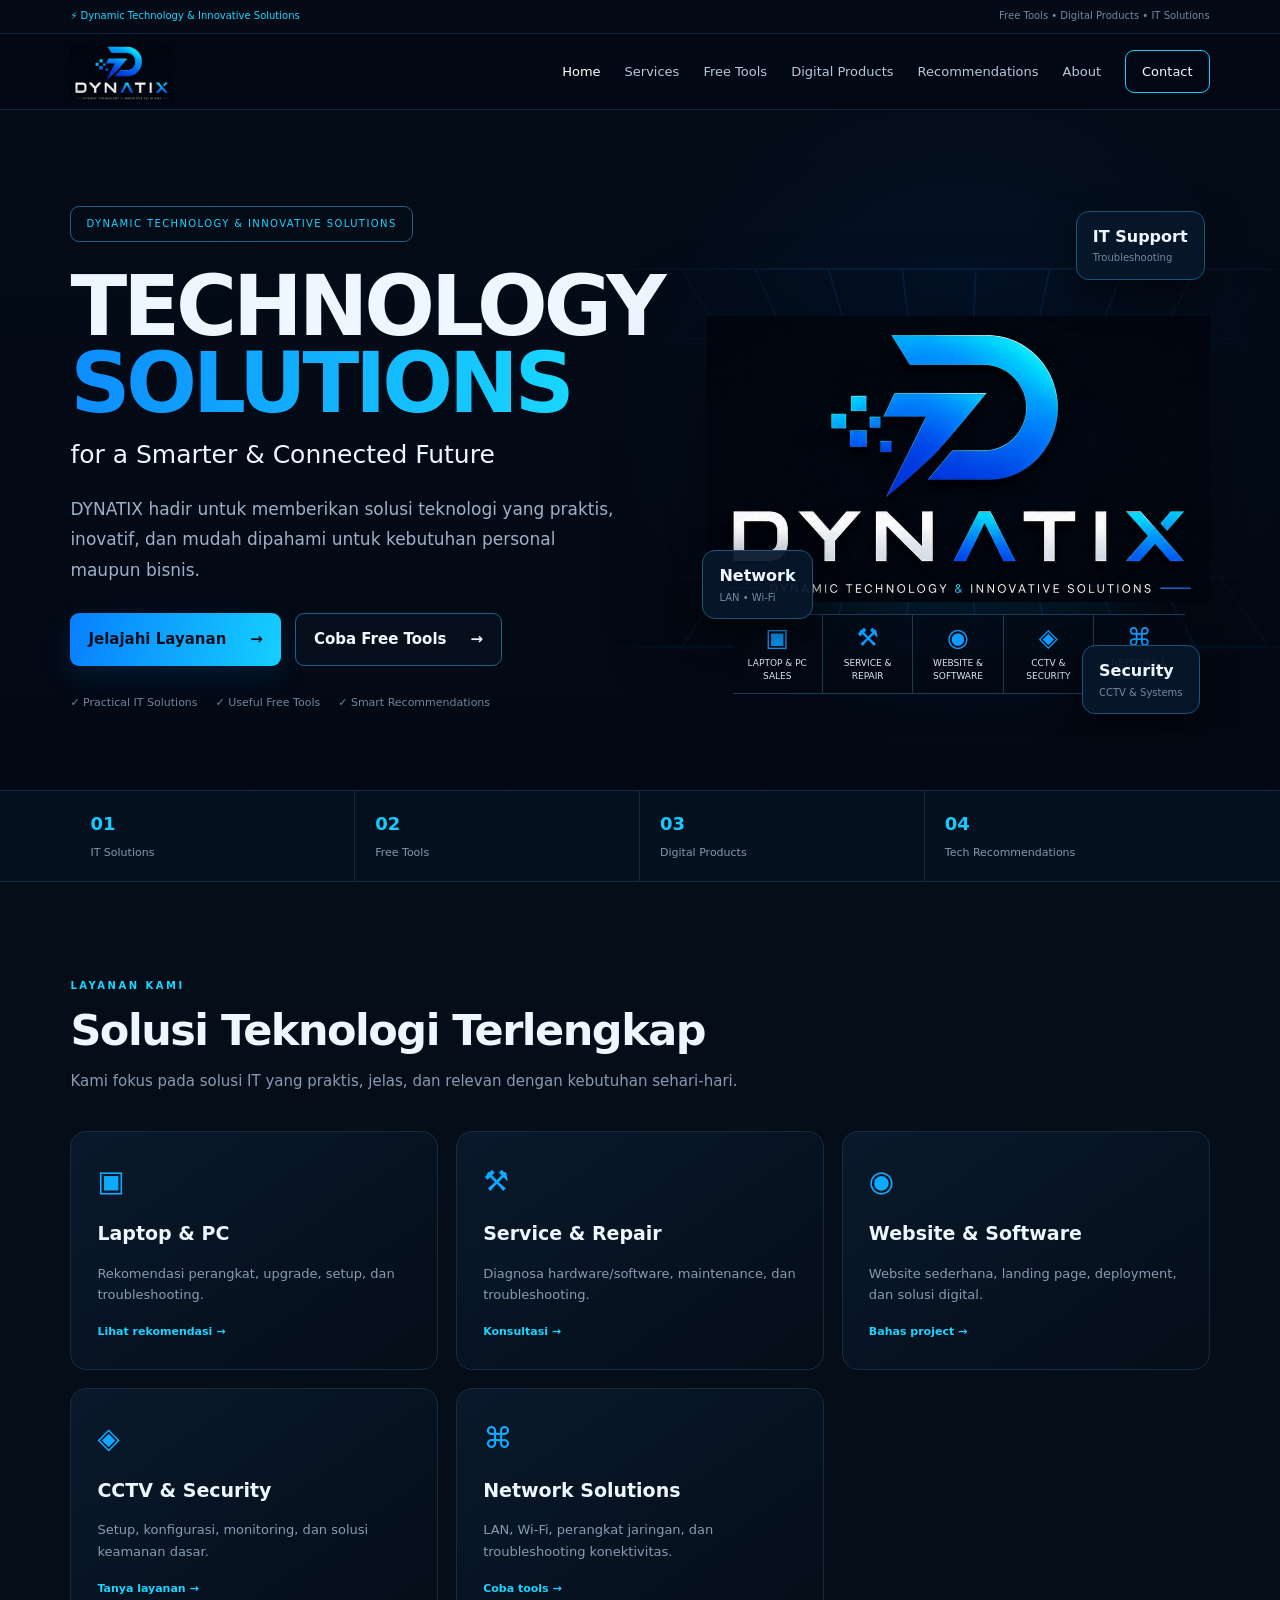
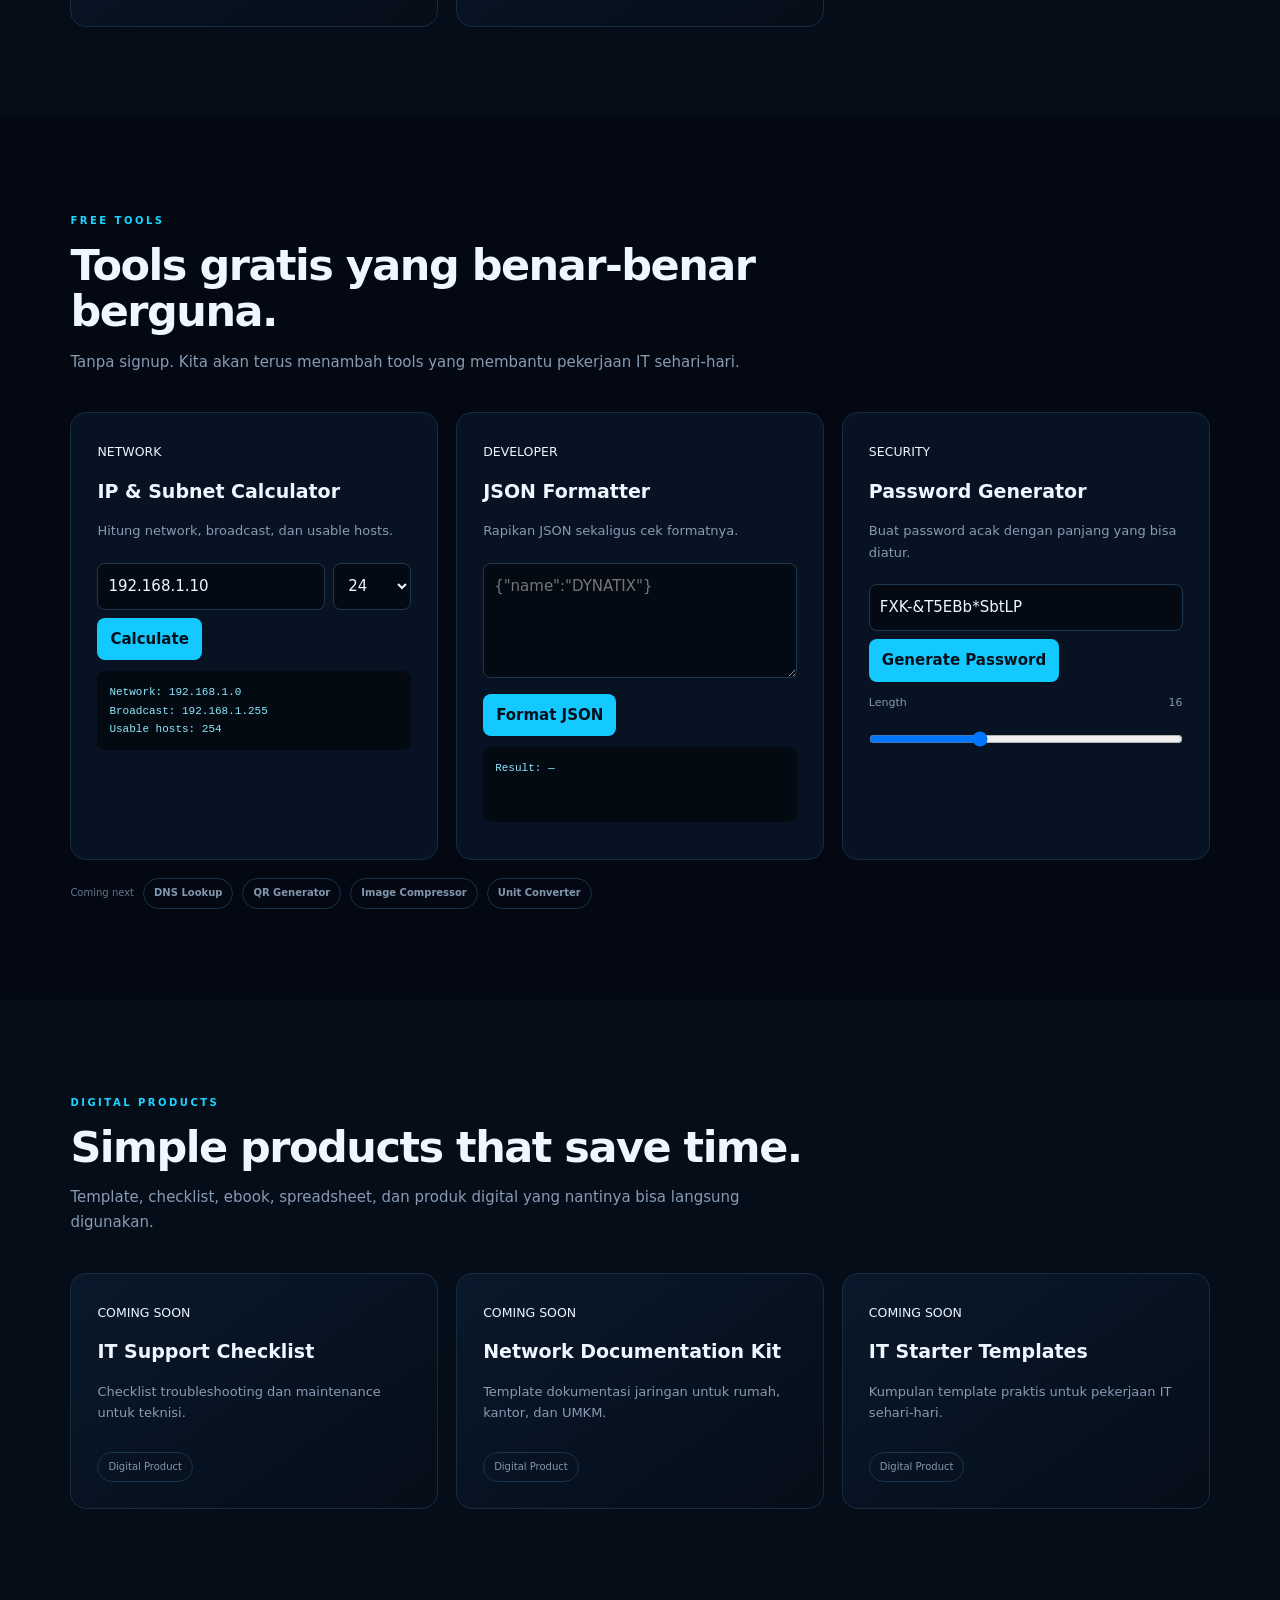
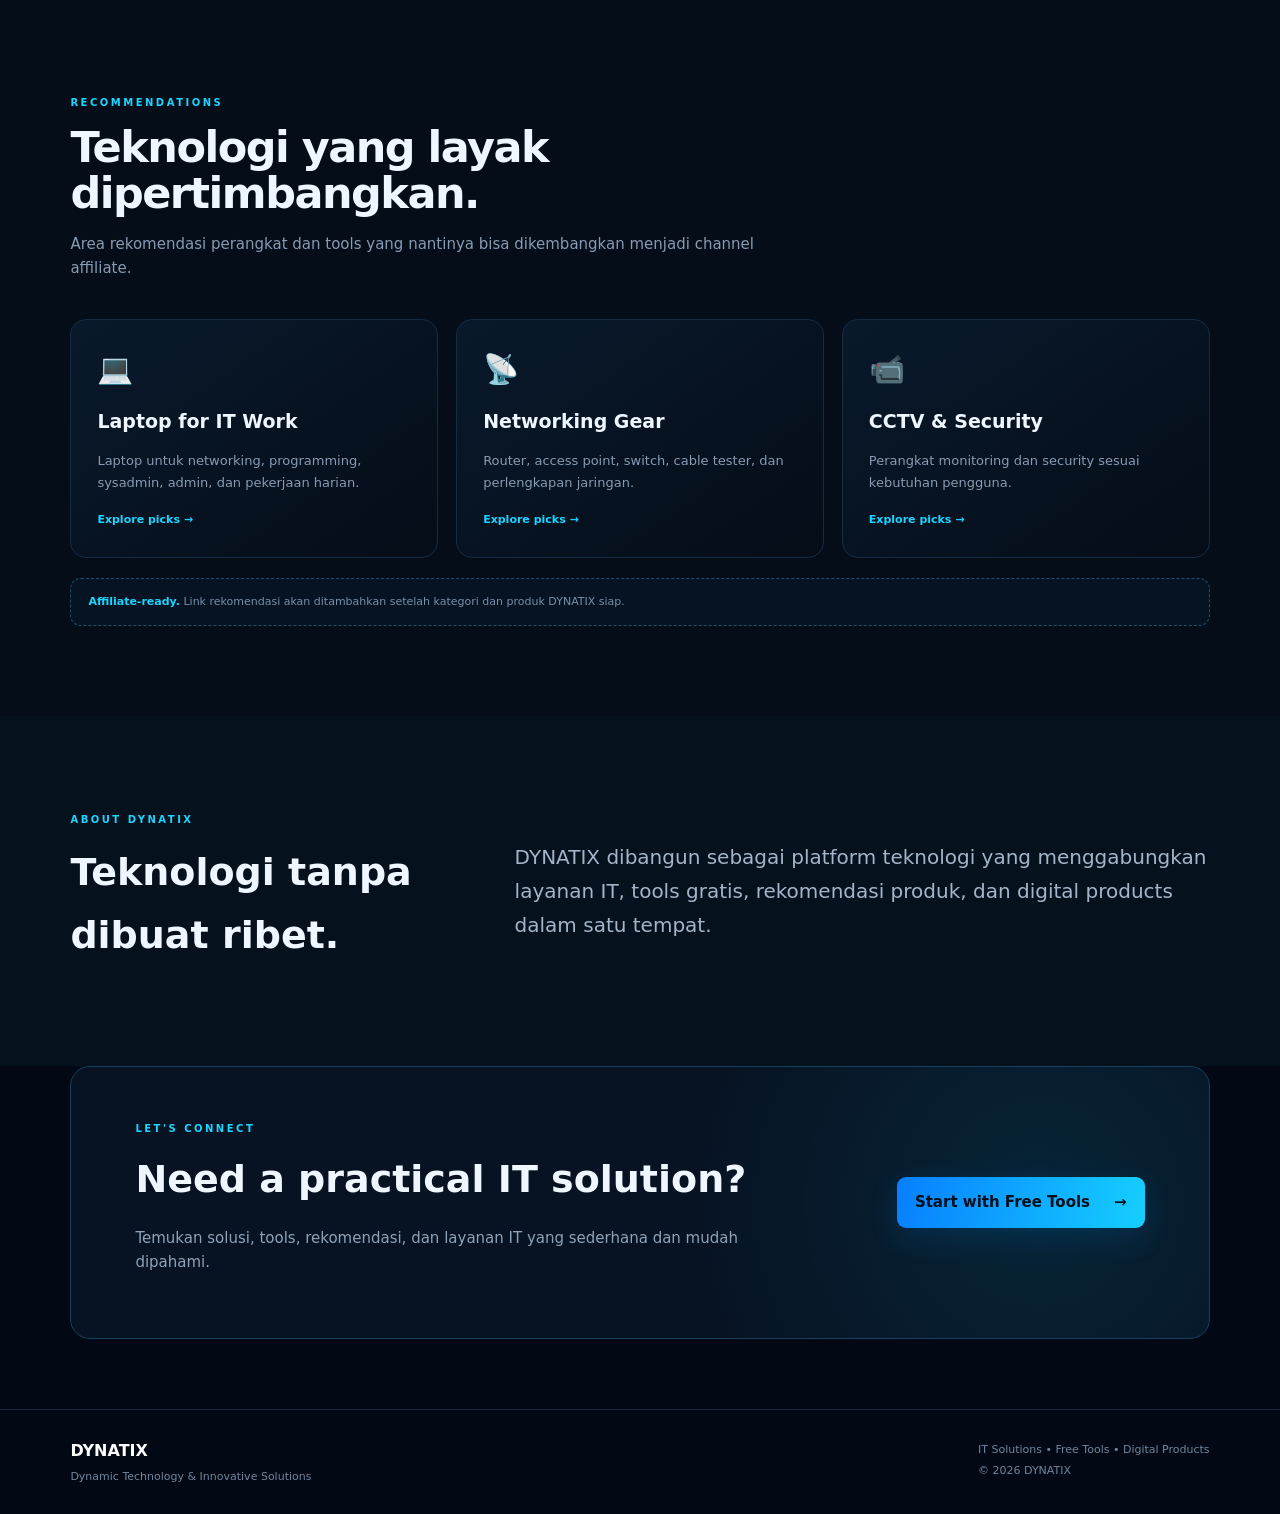
==== index.html @ 8c46ffd1 "Add files via upload" ====
<!doctype html><html lang="id"><head><meta charset="utf-8"><meta name="viewport" content="width=device-width,initial-scale=1"><meta name="description" content="DYNATIX — Dynamic Technology & Innovative Solutions. Practical IT services, free tools, digital products and technology recommendations."><meta name="robots" content="index,follow"><meta property="og:title" content="DYNATIX — Dynamic Technology & Innovative Solutions"><meta property="og:description" content="Solusi IT praktis, free tools, digital products, dan rekomendasi teknologi."><meta property="og:type" content="website"><title>DYNATIX — Dynamic Technology & Innovative Solutions</title><link rel="icon" href="assets/dynatix-logo.jpg"><link rel="stylesheet" href="style.css"></head><body>
<div class="topbar"><span>⚡ Dynamic Technology & Innovative Solutions</span><span>Free Tools • Digital Products • IT Solutions</span></div>
<header><a class="brand" href="#home"><img src="assets/dynatix-logo.jpg" alt="DYNATIX"></a><button id="menu" aria-label="Buka menu">☰</button><nav><a class="active" href="#home">Home</a><a href="#services">Services</a><a href="#tools">Free Tools</a><a href="#products">Digital Products</a><a href="#recommendations">Recommendations</a><a href="#about">About</a><a class="nav-contact" href="#contact">Contact</a></nav></header>
<main>
<section id="home" class="hero"><div class="hero-copy"><small>DYNAMIC TECHNOLOGY & INNOVATIVE SOLUTIONS</small><h1>Technology<br><span>Solutions</span></h1><h2>for a Smarter & Connected Future</h2><p>DYNATIX hadir untuk memberikan solusi teknologi yang praktis, inovatif, dan mudah dipahami untuk kebutuhan personal maupun bisnis.</p><div class="actions"><a class="btn primary" href="#services">Jelajahi Layanan <b>→</b></a><a class="btn secondary" href="#tools">Coba Free Tools <b>→</b></a></div><div class="trust-row"><span>✓ Practical IT Solutions</span><span>✓ Useful Free Tools</span><span>✓ Smart Recommendations</span></div></div><div class="hero-visual"><div class="circuit circuit-a"></div><div class="circuit circuit-b"></div><div class="glow"></div><img class="hero-logo" src="assets/dynatix-logo.jpg" alt="DYNATIX — Dynamic Technology & Innovative Solutions"><div class="hero-services"><div><i>▣</i><span>LAPTOP & PC<br>SALES</span></div><div><i>⚒</i><span>SERVICE &<br>REPAIR</span></div><div><i>◉</i><span>WEBSITE &<br>SOFTWARE</span></div><div><i>◈</i><span>CCTV &<br>SECURITY</span></div><div><i>⌘</i><span>NETWORK &<br>SOLUTION</span></div></div><div class="floating-card fc-a"><b>IT Support</b><small>Troubleshooting</small></div><div class="floating-card fc-b"><b>Network</b><small>LAN • Wi-Fi</small></div><div class="floating-card fc-c"><b>Security</b><small>CCTV & Systems</small></div></div></section>
<section class="quick-strip"><div><strong>01</strong><span>IT Solutions</span></div><div><strong>02</strong><span>Free Tools</span></div><div><strong>03</strong><span>Digital Products</span></div><div><strong>04</strong><span>Tech Recommendations</span></div></section>
<section id="services" class="section"><div class="section-head"><small>LAYANAN KAMI</small><h2>Solusi Teknologi Terlengkap</h2><p>Kami fokus pada solusi IT yang praktis, jelas, dan relevan dengan kebutuhan sehari-hari.</p></div><div class="cards services-grid"><article><div class="service-icon">▣</div><h3>Laptop & PC</h3><p>Rekomendasi perangkat, upgrade, setup, dan troubleshooting.</p><a href="#recommendations">Lihat rekomendasi →</a></article><article><div class="service-icon">⚒</div><h3>Service & Repair</h3><p>Diagnosa hardware/software, maintenance, dan troubleshooting.</p><a href="#contact">Konsultasi →</a></article><article><div class="service-icon">◉</div><h3>Website & Software</h3><p>Website sederhana, landing page, deployment, dan solusi digital.</p><a href="#contact">Bahas project →</a></article><article><div class="service-icon">◈</div><h3>CCTV & Security</h3><p>Setup, konfigurasi, monitoring, dan solusi keamanan dasar.</p><a href="#contact">Tanya layanan →</a></article><article><div class="service-icon">⌘</div><h3>Network Solutions</h3><p>LAN, Wi-Fi, perangkat jaringan, dan troubleshooting konektivitas.</p><a href="#tools">Coba tools →</a></article></div></section>
<section id="tools" class="section dark"><div class="section-head"><small>FREE TOOLS</small><h2>Tools gratis yang benar-benar berguna.</h2><p>Tanpa signup. Kita akan terus menambah tools yang membantu pekerjaan IT sehari-hari.</p></div><div class="cards tools-grid"><article class="tool-card"><small>NETWORK</small><h3>IP & Subnet Calculator</h3><p>Hitung network, broadcast, dan usable hosts.</p><div class="tool-row"><input id="ip" value="192.168.1.10"><select id="cidr"><option>24</option><option>25</option><option>26</option><option>27</option><option>28</option><option>29</option><option>30</option></select></div><button onclick="calc()">Calculate</button><pre id="ipout">Network: —\nBroadcast: —\nUsable hosts: —</pre></article><article class="tool-card"><small>DEVELOPER</small><h3>JSON Formatter</h3><p>Rapikan JSON sekaligus cek formatnya.</p><textarea id="json" placeholder='{"name":"DYNATIX"}'></textarea><button onclick="fmt()">Format JSON</button><pre id="jsonout">Result: —</pre></article><article class="tool-card"><small>SECURITY</small><h3>Password Generator</h3><p>Buat password acak dengan panjang yang bisa diatur.</p><input id="pass" readonly><button onclick="gen()">Generate Password</button><div class="range"><span>Length</span><output id="lenout">16</output></div><input id="len" type="range" min="8" max="32" value="16" oninput="lenout.textContent=this.value"></article></div><div class="planned"><span>Coming next</span><b>DNS Lookup</b><b>QR Generator</b><b>Image Compressor</b><b>Unit Converter</b></div></section>
<section id="products" class="section"><div class="section-head"><small>DIGITAL PRODUCTS</small><h2>Simple products that save time.</h2><p>Template, checklist, ebook, spreadsheet, dan produk digital yang nantinya bisa langsung digunakan.</p></div><div class="cards product-grid"><article><small>COMING SOON</small><h3>IT Support Checklist</h3><p>Checklist troubleshooting dan maintenance untuk teknisi.</p><span class="tag">Digital Product</span></article><article><small>COMING SOON</small><h3>Network Documentation Kit</h3><p>Template dokumentasi jaringan untuk rumah, kantor, dan UMKM.</p><span class="tag">Digital Product</span></article><article><small>COMING SOON</small><h3>IT Starter Templates</h3><p>Kumpulan template praktis untuk pekerjaan IT sehari-hari.</p><span class="tag">Digital Product</span></article></div></section>
<section id="recommendations" class="section"><div class="section-head"><small>RECOMMENDATIONS</small><h2>Teknologi yang layak dipertimbangkan.</h2><p>Area rekomendasi perangkat dan tools yang nantinya bisa dikembangkan menjadi channel affiliate.</p></div><div class="cards recommendation-grid"><article><div class="rec-icon">💻</div><h3>Laptop for IT Work</h3><p>Laptop untuk networking, programming, sysadmin, admin, dan pekerjaan harian.</p><a href="#contact">Explore picks →</a></article><article><div class="rec-icon">📡</div><h3>Networking Gear</h3><p>Router, access point, switch, cable tester, dan perlengkapan jaringan.</p><a href="#contact">Explore picks →</a></article><article><div class="rec-icon">📹</div><h3>CCTV & Security</h3><p>Perangkat monitoring dan security sesuai kebutuhan pengguna.</p><a href="#contact">Explore picks →</a></article></div><div class="affiliate-note"><b>Affiliate-ready.</b> Link rekomendasi akan ditambahkan setelah kategori dan produk DYNATIX siap.</div></section>
<section id="about" class="section about"><div><small>ABOUT DYNATIX</small><h2>Teknologi tanpa dibuat ribet.</h2></div><p>DYNATIX dibangun sebagai platform teknologi yang menggabungkan layanan IT, tools gratis, rekomendasi produk, dan digital products dalam satu tempat.</p></section>
<section id="contact" class="contact"><div><small>LET'S CONNECT</small><h2>Need a practical IT solution?</h2><p>Temukan solusi, tools, rekomendasi, dan layanan IT yang sederhana dan mudah dipahami.</p></div><a class="btn primary" href="#tools">Start with Free Tools <b>→</b></a></section>
</main><footer><div><b>DYNATIX</b><span>Dynamic Technology & Innovative Solutions</span></div><div><span>IT Solutions • Free Tools • Digital Products</span><span>© 2026 DYNATIX</span></div></footer><script src="script.js"></script></body></html>
---- style.css ----
*{box-sizing:border-box}html{scroll-behavior:smooth}body{margin:0;background:#030914;color:#eef6ff;font:15px/1.65 system-ui,-apple-system,Segoe UI,sans-serif}a{text-decoration:none;color:inherit}button,input,select,textarea{font:inherit}.topbar{height:34px;padding:0 5.5%;display:flex;align-items:center;justify-content:space-between;border-bottom:1px solid #11233a;background:#040b16;color:#7289a4;font-size:10px}.topbar span:first-child{color:#1bd6ff}header{height:76px;padding:8px 5.5%;position:sticky;top:0;z-index:20;display:flex;align-items:center;justify-content:space-between;background:#030914e8;border-bottom:1px solid #12263d;backdrop-filter:blur(18px)}.brand{display:block;width:205px;height:58px;overflow:hidden}.brand img{width:100%;height:100%;object-fit:contain;object-position:left center;display:block}nav{display:flex;align-items:center;gap:24px;color:#b8c8dc;font-size:13px}nav a{position:relative;padding:7px 0}nav a:hover,nav a.active{color:#fff}.nav-contact{border:1px solid #17c9ff;border-radius:9px;padding:10px 16px!important;color:#eefbff!important}#menu{display:none;background:none;border:0;color:#fff;font-size:25px}.hero{min-height:680px;padding:78px 5.5% 60px;display:grid;grid-template-columns:1fr 1.05fr;gap:45px;align-items:center;position:relative;overflow:hidden;background:radial-gradient(circle at 75% 45%,#006dff18,transparent 33%),linear-gradient(180deg,#040c18,#030914)}.hero-copy{max-width:620px}.hero-copy>small{display:inline-block;padding:9px 15px;border:1px solid #236189;border-radius:9px;color:#19d4ff;font-size:10px;letter-spacing:1.4px}.hero h1{font-size:clamp(58px,6.5vw,90px);line-height:.92;text-transform:uppercase;letter-spacing:-4px;margin:27px 0 12px}.hero h1 span{background:linear-gradient(90deg,#0d8cff,#18d7ff);-webkit-background-clip:text;color:transparent}.hero h2{font-size:25px;font-weight:500;margin:0 0 18px}.hero-copy>p{max-width:560px;color:#9eb1c9;font-size:17px;line-height:1.8}.actions{display:flex;gap:14px;margin:28px 0}.btn{display:inline-flex;align-items:center;justify-content:space-between;gap:24px;padding:13px 18px;border-radius:9px;font-weight:800}.primary{background:linear-gradient(100deg,#087fff,#15cfff);color:#02101e;box-shadow:0 10px 30px #008cff22}.secondary{border:1px solid #22608a;color:#f1f8ff;background:#06101c}.trust-row{display:flex;gap:18px;flex-wrap:wrap;color:#71869e;font-size:11px}.hero-visual{position:relative;min-height:520px;display:flex;align-items:center;justify-content:center}.hero-logo{position:relative;z-index:3;width:min(650px,100%);height:auto;max-height:390px;object-fit:contain;border-radius:0;box-shadow:none;filter:drop-shadow(0 25px 45px #0008)}.glow{position:absolute;width:370px;height:90px;bottom:105px;border-radius:50%;background:#00bfff38;filter:blur(28px);z-index:1}.circuit{position:absolute;width:80%;height:65%;opacity:.22;background-image:linear-gradient(90deg,#087cff 1px,transparent 1px),linear-gradient(#087cff 1px,transparent 1px);background-size:42px 42px;mask-image:linear-gradient(90deg,transparent,#000 30%,#000 70%,transparent);transform:perspective(300px) rotateX(50deg);z-index:0}.circuit-b{transform:perspective(300px) rotateX(-50deg);opacity:.12}.hero-services{position:absolute;z-index:4;bottom:25px;left:5%;right:5%;display:grid;grid-template-columns:repeat(5,1fr);border-top:1px solid #1d3b56;border-bottom:1px solid #1d3b56;background:#030914aa;backdrop-filter:blur(5px)}.hero-services div{min-height:78px;display:flex;flex-direction:column;align-items:center;justify-content:center;text-align:center;border-right:1px solid #21394f}.hero-services div:last-child{border-right:0}.hero-services i{font-style:normal;color:#0e9cff;font-size:25px;line-height:1;margin-bottom:7px}.hero-services span{font-size:9px;line-height:1.45;color:#d9e7f5}.floating-card{position:absolute;z-index:5;padding:12px 16px;background:#07172aee;border:1px solid #185579;border-radius:13px;box-shadow:0 15px 35px #0008}.floating-card b,.floating-card small{display:block}.floating-card b{font-size:16px}.floating-card small{font-size:10px;color:#7289a3}.fc-a{top:12px;right:1%}.fc-b{bottom:100px;left:-1%}.fc-c{bottom:5px;right:2%}.quick-strip{padding:0 5.5%;display:grid;grid-template-columns:repeat(4,1fr);border-top:1px solid #142a40;border-bottom:1px solid #142a40;background:#06111f}.quick-strip div{padding:18px 20px;border-right:1px solid #142a40}.quick-strip div:last-child{border-right:0}.quick-strip strong{display:block;color:#16caff;font-size:18px}.quick-strip span{color:#8397ae;font-size:11px}.section{padding:90px 5.5%;background:#050d19}.section.dark{background:#030812}.section-head{max-width:770px}.section-head small,.about small,.contact small{color:#1bd5ff;letter-spacing:2.5px;font-weight:800;font-size:10px}.section-head h2{font-size:43px;line-height:1.08;margin:10px 0 12px;letter-spacing:-1.5px}.section-head p{color:#879bb3;max-width:720px}.cards{display:grid;gap:18px;margin-top:38px}.services-grid,.tools-grid,.product-grid,.recommendation-grid{grid-template-columns:repeat(3,1fr)}.cards article{padding:26px;border:1px solid #162c43;border-radius:16px;background:linear-gradient(145deg,#09192b,#050d18);transition:.2s}.cards article:hover{transform:translateY(-4px);border-color:#1879ac;box-shadow:0 18px 50px #0004}.service-icon,.rec-icon{color:#0eaaff;font-size:29px}.cards h3{margin:12px 0 6px;font-size:19px}.cards p{color:#879bb3;font-size:13px}.cards article a{font-size:11px;color:#1bd4ff;font-weight:800}.tool-card{background:#071322!important}.tool-card input,.tool-card select,.tool-card textarea{width:100%;margin:8px 0;padding:10px;border:1px solid #203750;border-radius:8px;background:#040a13;color:#eef6ff}.tool-card textarea{height:115px;resize:vertical}.tool-card button{padding:9px 13px;border:0;border-radius:8px;background:#14c9ff;color:#02101b;font-weight:800;cursor:pointer}.tool-row{display:grid;grid-template-columns:1fr 78px;gap:8px}.tool-card pre{padding:12px;min-height:75px;background:#040a12;color:#8ee8ff;border-radius:8px;font-size:11px;white-space:pre-wrap}.range{display:flex;justify-content:space-between;color:#8498ae;font-size:11px;margin-top:12px}.planned{display:flex;align-items:center;gap:9px;flex-wrap:wrap;margin-top:18px}.planned span{font-size:10px;color:#62788f}.planned b,.tag{font-size:10px;color:#8197ae;border:1px solid #18334c;border-radius:99px;padding:6px 10px}.tag{display:inline-block;margin-top:15px}.affiliate-note{margin-top:20px;padding:14px 17px;border:1px dashed #20506e;border-radius:11px;color:#7890a9;font-size:11px;background:#061322}.affiliate-note b{color:#19d5ff}.about{display:grid;grid-template-columns:.7fr 1.3fr;gap:70px;align-items:center;background:#06111e}.about h2{font-size:38px;margin:10px 0}.about>p{font-size:20px;line-height:1.7;color:#a4b5c9}.contact{margin:0 5.5% 70px;padding:48px 5%;border:1px solid #16405e;border-radius:20px;display:flex;align-items:center;justify-content:space-between;gap:25px;background:radial-gradient(circle at 85% 50%,#00cfff18,transparent 35%),#071323}.contact h2{font-size:38px;margin:8px 0}.contact p{max-width:680px;color:#8fa2b8}footer{padding:28px 5.5%;display:flex;justify-content:space-between;gap:25px;border-top:1px solid #13283f;color:#70859d;font-size:11px}footer b{display:block;color:#fff;font-size:16px}footer span{display:block;margin-top:3px}@media(max-width:1000px){nav{gap:14px}.hero{grid-template-columns:1fr}.hero-copy{max-width:750px}.hero-visual{min-height:520px}.services-grid,.tools-grid,.product-grid,.recommendation-grid{grid-template-columns:repeat(2,1fr)}.about{grid-template-columns:1fr}.contact{flex-direction:column;align-items:flex-start}}@media(max-width:720px){.topbar{display:none}header{height:68px;padding:7px 5%}.brand{width:160px;height:52px}#menu{display:block}nav{display:none;position:absolute;top:68px;right:5%;padding:16px;flex-direction:column;align-items:stretch;gap:4px;width:220px;background:#06111f;border:1px solid #17334b;border-radius:12px;box-shadow:0 20px 50px #0008}.hero{padding:65px 5% 40px}.hero h1{font-size:55px;letter-spacing:-2px}.hero h2{font-size:21px}.hero-copy>p{font-size:14px}.actions{flex-direction:column}.hero-visual{min-height:450px}.hero-logo{width:100%;max-height:280px}.hero-services{left:0;right:0;bottom:25px}.hero-services div{min-height:70px}.hero-services i{font-size:19px}.hero-services span{font-size:7px}.floating-card{padding:9px 12px}.floating-card b{font-size:13px}.floating-card small{font-size:8px}.fc-a{top:12px;right:0}.fc-b{left:0;bottom:100px}.fc-c{right:0;bottom:7px}.quick-strip{grid-template-columns:1fr 1fr;padding:0 5%}.quick-strip div{padding:14px}.section{padding:70px 5%}.section-head h2{font-size:34px}.services-grid,.tools-grid,.product-grid,.recommendation-grid{grid-template-columns:1fr}.about>p{font-size:16px}.contact{margin:0 5% 50px;padding:32px 24px}.contact h2{font-size:32px}footer{padding:24px 5%;flex-direction:column}}
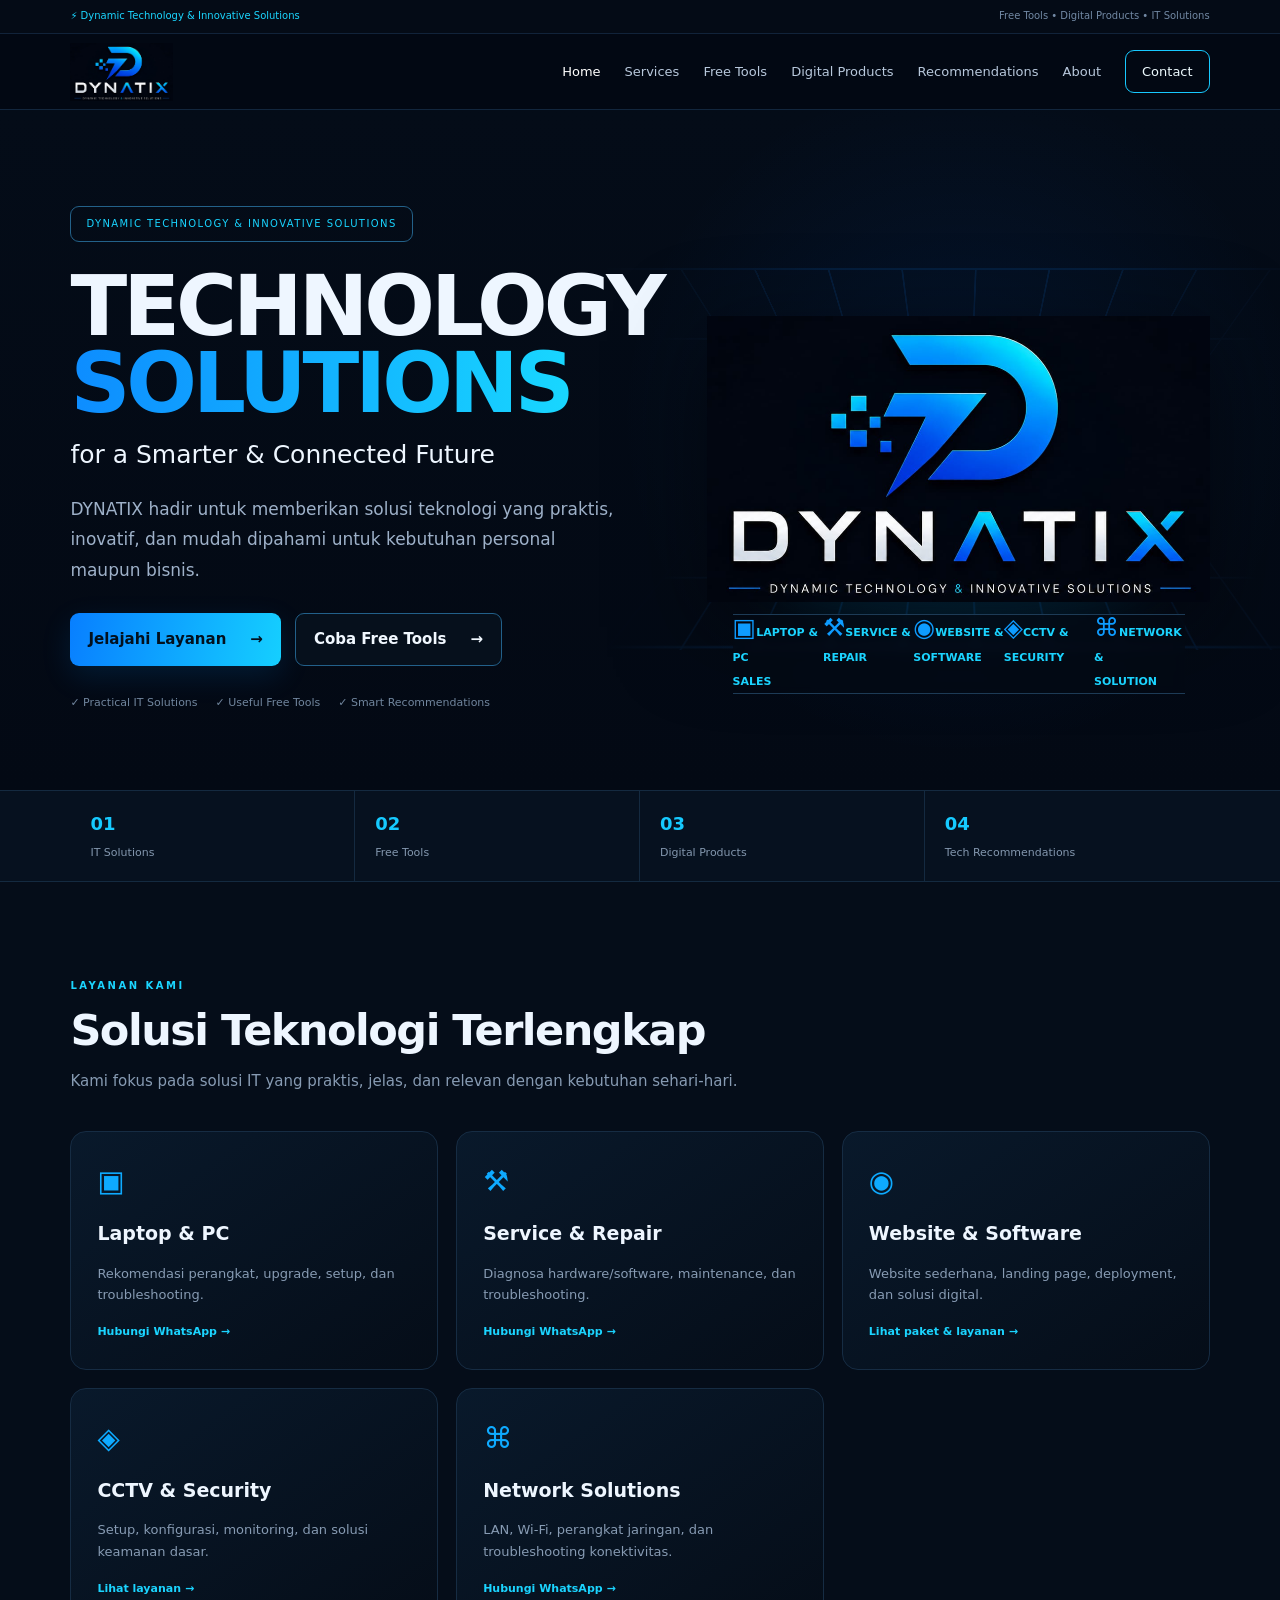
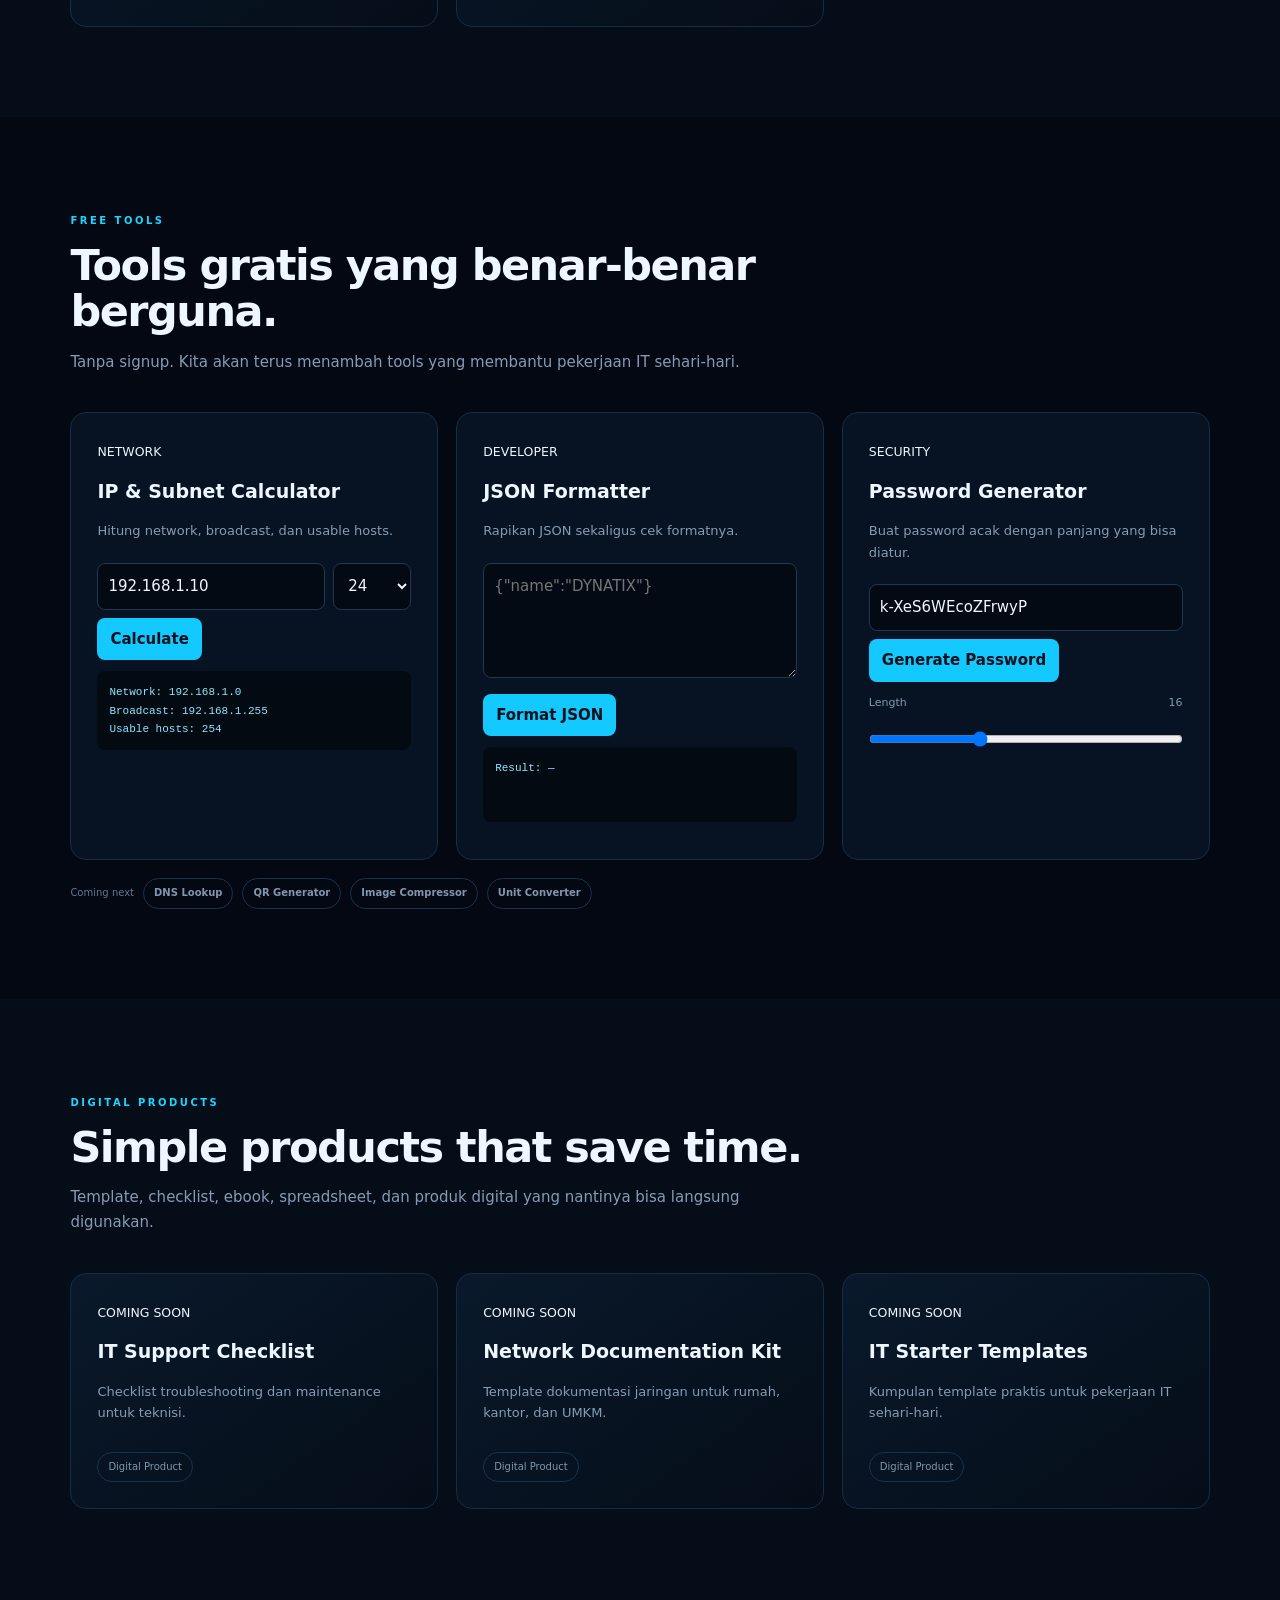
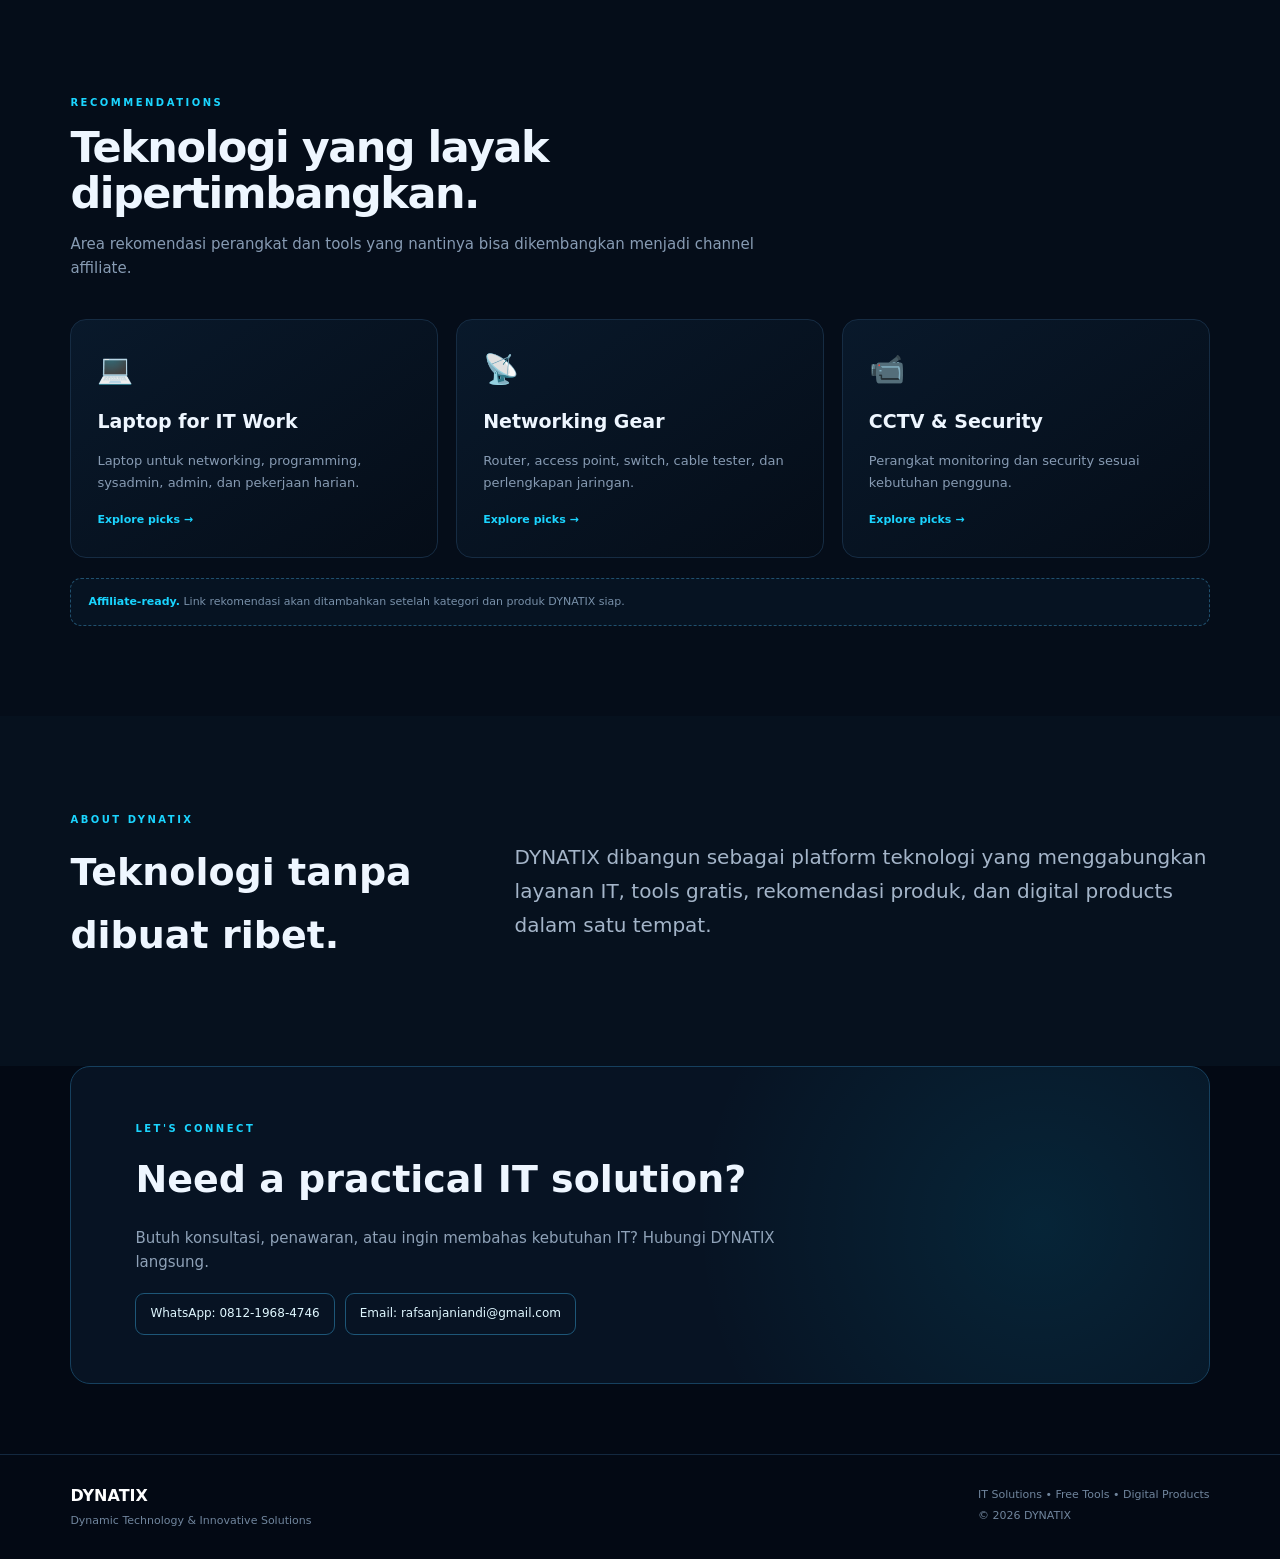
==== commit 090c31fd: "Add files via upload" ====
--- a/index.html
+++ b/index.html
@@ -2,12 +2,26 @@
 <div class="topbar"><span>⚡ Dynamic Technology & Innovative Solutions</span><span>Free Tools • Digital Products • IT Solutions</span></div>
 <header><a class="brand" href="#home"><img src="assets/dynatix-logo.jpg" alt="DYNATIX"></a><button id="menu" aria-label="Buka menu">☰</button><nav><a class="active" href="#home">Home</a><a href="#services">Services</a><a href="#tools">Free Tools</a><a href="#products">Digital Products</a><a href="#recommendations">Recommendations</a><a href="#about">About</a><a class="nav-contact" href="#contact">Contact</a></nav></header>
 <main>
-<section id="home" class="hero"><div class="hero-copy"><small>DYNAMIC TECHNOLOGY & INNOVATIVE SOLUTIONS</small><h1>Technology<br><span>Solutions</span></h1><h2>for a Smarter & Connected Future</h2><p>DYNATIX hadir untuk memberikan solusi teknologi yang praktis, inovatif, dan mudah dipahami untuk kebutuhan personal maupun bisnis.</p><div class="actions"><a class="btn primary" href="#services">Jelajahi Layanan <b>→</b></a><a class="btn secondary" href="#tools">Coba Free Tools <b>→</b></a></div><div class="trust-row"><span>✓ Practical IT Solutions</span><span>✓ Useful Free Tools</span><span>✓ Smart Recommendations</span></div></div><div class="hero-visual"><div class="circuit circuit-a"></div><div class="circuit circuit-b"></div><div class="glow"></div><img class="hero-logo" src="assets/dynatix-logo.jpg" alt="DYNATIX — Dynamic Technology & Innovative Solutions"><div class="hero-services"><div><i>▣</i><span>LAPTOP & PC<br>SALES</span></div><div><i>⚒</i><span>SERVICE &<br>REPAIR</span></div><div><i>◉</i><span>WEBSITE &<br>SOFTWARE</span></div><div><i>◈</i><span>CCTV &<br>SECURITY</span></div><div><i>⌘</i><span>NETWORK &<br>SOLUTION</span></div></div><div class="floating-card fc-a"><b>IT Support</b><small>Troubleshooting</small></div><div class="floating-card fc-b"><b>Network</b><small>LAN • Wi-Fi</small></div><div class="floating-card fc-c"><b>Security</b><small>CCTV & Systems</small></div></div></section>
+<section id="home" class="hero"><div class="hero-copy"><small>DYNAMIC TECHNOLOGY & INNOVATIVE SOLUTIONS</small><h1>Technology<br><span>Solutions</span></h1><h2>for a Smarter & Connected Future</h2><p>DYNATIX hadir untuk memberikan solusi teknologi yang praktis, inovatif, dan mudah dipahami untuk kebutuhan personal maupun bisnis.</p><div class="actions"><a class="btn primary" href="#services">Jelajahi Layanan <b>→</b></a><a class="btn secondary" href="#tools">Coba Free Tools <b>→</b></a></div><div class="trust-row"><span>✓ Practical IT Solutions</span><span>✓ Useful Free Tools</span><span>✓ Smart Recommendations</span></div></div><div class="hero-visual"><div class="circuit circuit-a"></div><div class="circuit circuit-b"></div><div class="glow"></div><img class="hero-logo" src="assets/dynatix-logo.jpg" alt="DYNATIX — Dynamic Technology & Innovative Solutions"><div class="hero-services">
+<a class="service-link" href="https://wa.me/6281219684746?text=Halo%20DYNATIX%2C%20saya%20ingin%20konsultasi%20Laptop%20%26%20PC." target="_blank" rel="noopener"><i>▣</i><span>LAPTOP & PC<br>SALES</span></a>
+<a class="service-link" href="https://wa.me/6281219684746?text=Halo%20DYNATIX%2C%20saya%20ingin%20konsultasi%20Service%20%26%20Repair." target="_blank" rel="noopener"><i>⚒</i><span>SERVICE &<br>REPAIR</span></a>
+<a class="service-link" href="service-web.html"><i>◉</i><span>WEBSITE &<br>SOFTWARE</span></a>
+<a class="service-link" href="service-cctv.html"><i>◈</i><span>CCTV &<br>SECURITY</span></a>
+<a class="service-link" href="https://wa.me/6281219684746?text=Halo%20DYNATIX%2C%20saya%20ingin%20konsultasi%20Network%20Solution." target="_blank" rel="noopener"><i>⌘</i><span>NETWORK &<br>SOLUTION</span></a>
+</div></div></section>
 <section class="quick-strip"><div><strong>01</strong><span>IT Solutions</span></div><div><strong>02</strong><span>Free Tools</span></div><div><strong>03</strong><span>Digital Products</span></div><div><strong>04</strong><span>Tech Recommendations</span></div></section>
-<section id="services" class="section"><div class="section-head"><small>LAYANAN KAMI</small><h2>Solusi Teknologi Terlengkap</h2><p>Kami fokus pada solusi IT yang praktis, jelas, dan relevan dengan kebutuhan sehari-hari.</p></div><div class="cards services-grid"><article><div class="service-icon">▣</div><h3>Laptop & PC</h3><p>Rekomendasi perangkat, upgrade, setup, dan troubleshooting.</p><a href="#recommendations">Lihat rekomendasi →</a></article><article><div class="service-icon">⚒</div><h3>Service & Repair</h3><p>Diagnosa hardware/software, maintenance, dan troubleshooting.</p><a href="#contact">Konsultasi →</a></article><article><div class="service-icon">◉</div><h3>Website & Software</h3><p>Website sederhana, landing page, deployment, dan solusi digital.</p><a href="#contact">Bahas project →</a></article><article><div class="service-icon">◈</div><h3>CCTV & Security</h3><p>Setup, konfigurasi, monitoring, dan solusi keamanan dasar.</p><a href="#contact">Tanya layanan →</a></article><article><div class="service-icon">⌘</div><h3>Network Solutions</h3><p>LAN, Wi-Fi, perangkat jaringan, dan troubleshooting konektivitas.</p><a href="#tools">Coba tools →</a></article></div></section>
-<section id="tools" class="section dark"><div class="section-head"><small>FREE TOOLS</small><h2>Tools gratis yang benar-benar berguna.</h2><p>Tanpa signup. Kita akan terus menambah tools yang membantu pekerjaan IT sehari-hari.</p></div><div class="cards tools-grid"><article class="tool-card"><small>NETWORK</small><h3>IP & Subnet Calculator</h3><p>Hitung network, broadcast, dan usable hosts.</p><div class="tool-row"><input id="ip" value="192.168.1.10"><select id="cidr"><option>24</option><option>25</option><option>26</option><option>27</option><option>28</option><option>29</option><option>30</option></select></div><button onclick="calc()">Calculate</button><pre id="ipout">Network: —\nBroadcast: —\nUsable hosts: —</pre></article><article class="tool-card"><small>DEVELOPER</small><h3>JSON Formatter</h3><p>Rapikan JSON sekaligus cek formatnya.</p><textarea id="json" placeholder='{"name":"DYNATIX"}'></textarea><button onclick="fmt()">Format JSON</button><pre id="jsonout">Result: —</pre></article><article class="tool-card"><small>SECURITY</small><h3>Password Generator</h3><p>Buat password acak dengan panjang yang bisa diatur.</p><input id="pass" readonly><button onclick="gen()">Generate Password</button><div class="range"><span>Length</span><output id="lenout">16</output></div><input id="len" type="range" min="8" max="32" value="16" oninput="lenout.textContent=this.value"></article></div><div class="planned"><span>Coming next</span><b>DNS Lookup</b><b>QR Generator</b><b>Image Compressor</b><b>Unit Converter</b></div></section>
+<section id="services" class="section"><div class="section-head"><small>LAYANAN KAMI</small><h2>Solusi Teknologi Terlengkap</h2><p>Kami fokus pada solusi IT yang praktis, jelas, dan relevan dengan kebutuhan sehari-hari.</p></div><div class="cards services-grid">
+<a class="service-link" href="https://wa.me/6281219684746?text=Halo%20DYNATIX%2C%20saya%20ingin%20konsultasi%20Laptop%20%26%20PC." target="_blank" rel="noopener"><article><div class="service-icon">▣</div><h3>Laptop & PC</h3><p>Rekomendasi perangkat, upgrade, setup, dan troubleshooting.</p><span>Hubungi WhatsApp →</span></article></a>
+<a class="service-link" href="https://wa.me/6281219684746?text=Halo%20DYNATIX%2C%20saya%20ingin%20konsultasi%20Service%20%26%20Repair." target="_blank" rel="noopener"><article><div class="service-icon">⚒</div><h3>Service & Repair</h3><p>Diagnosa hardware/software, maintenance, dan troubleshooting.</p><span>Hubungi WhatsApp →</span></article></a>
+<a class="service-link" href="service-web.html"><article><div class="service-icon">◉</div><h3>Website & Software</h3><p>Website sederhana, landing page, deployment, dan solusi digital.</p><span>Lihat paket & layanan →</span></article></a>
+<a class="service-link" href="service-cctv.html"><article><div class="service-icon">◈</div><h3>CCTV & Security</h3><p>Setup, konfigurasi, monitoring, dan solusi keamanan dasar.</p><span>Lihat layanan →</span></article></a>
+<a class="service-link" href="https://wa.me/6281219684746?text=Halo%20DYNATIX%2C%20saya%20ingin%20konsultasi%20Network%20Solution." target="_blank" rel="noopener"><article><div class="service-icon">⌘</div><h3>Network Solutions</h3><p>LAN, Wi-Fi, perangkat jaringan, dan troubleshooting konektivitas.</p><span>Hubungi WhatsApp →</span></article></a>
+</div></section>
+<section id="tools" class="section dark"><div class="section-head"><small>FREE TOOLS</small><h2>Tools gratis yang benar-benar berguna.</h2><p>Tanpa signup. Kita akan terus menambah tools yang membantu pekerjaan IT sehari-hari.</p></div><div class="cards tools-grid"><article class="tool-card"><small>NETWORK</small><h3>IP & Subnet Calculator</h3><p>Hitung network, broadcast, dan usable hosts.</p><div class="tool-row"><input id="ip" value="192.168.1.10"><select id="cidr"><option>24</option><option>25</option><option>26</option><option>27</option><option>28</option><option>29</option><option>30</option></select></div><button onclick="calc()">Calculate</button><pre id="ipout">Network: —
+Broadcast: —
+Usable hosts: —</pre></article><article class="tool-card"><small>DEVELOPER</small><h3>JSON Formatter</h3><p>Rapikan JSON sekaligus cek formatnya.</p><textarea id="json" placeholder='{"name":"DYNATIX"}'></textarea><button onclick="fmt()">Format JSON</button><pre id="jsonout">Result: —</pre></article><article class="tool-card"><small>SECURITY</small><h3>Password Generator</h3><p>Buat password acak dengan panjang yang bisa diatur.</p><input id="pass" readonly><button onclick="gen()">Generate Password</button><div class="range"><span>Length</span><output id="lenout">16</output></div><input id="len" type="range" min="8" max="32" value="16" oninput="lenout.textContent=this.value"></article></div><div class="planned"><span>Coming next</span><b>DNS Lookup</b><b>QR Generator</b><b>Image Compressor</b><b>Unit Converter</b></div></section>
 <section id="products" class="section"><div class="section-head"><small>DIGITAL PRODUCTS</small><h2>Simple products that save time.</h2><p>Template, checklist, ebook, spreadsheet, dan produk digital yang nantinya bisa langsung digunakan.</p></div><div class="cards product-grid"><article><small>COMING SOON</small><h3>IT Support Checklist</h3><p>Checklist troubleshooting dan maintenance untuk teknisi.</p><span class="tag">Digital Product</span></article><article><small>COMING SOON</small><h3>Network Documentation Kit</h3><p>Template dokumentasi jaringan untuk rumah, kantor, dan UMKM.</p><span class="tag">Digital Product</span></article><article><small>COMING SOON</small><h3>IT Starter Templates</h3><p>Kumpulan template praktis untuk pekerjaan IT sehari-hari.</p><span class="tag">Digital Product</span></article></div></section>
 <section id="recommendations" class="section"><div class="section-head"><small>RECOMMENDATIONS</small><h2>Teknologi yang layak dipertimbangkan.</h2><p>Area rekomendasi perangkat dan tools yang nantinya bisa dikembangkan menjadi channel affiliate.</p></div><div class="cards recommendation-grid"><article><div class="rec-icon">💻</div><h3>Laptop for IT Work</h3><p>Laptop untuk networking, programming, sysadmin, admin, dan pekerjaan harian.</p><a href="#contact">Explore picks →</a></article><article><div class="rec-icon">📡</div><h3>Networking Gear</h3><p>Router, access point, switch, cable tester, dan perlengkapan jaringan.</p><a href="#contact">Explore picks →</a></article><article><div class="rec-icon">📹</div><h3>CCTV & Security</h3><p>Perangkat monitoring dan security sesuai kebutuhan pengguna.</p><a href="#contact">Explore picks →</a></article></div><div class="affiliate-note"><b>Affiliate-ready.</b> Link rekomendasi akan ditambahkan setelah kategori dan produk DYNATIX siap.</div></section>
 <section id="about" class="section about"><div><small>ABOUT DYNATIX</small><h2>Teknologi tanpa dibuat ribet.</h2></div><p>DYNATIX dibangun sebagai platform teknologi yang menggabungkan layanan IT, tools gratis, rekomendasi produk, dan digital products dalam satu tempat.</p></section>
-<section id="contact" class="contact"><div><small>LET'S CONNECT</small><h2>Need a practical IT solution?</h2><p>Temukan solusi, tools, rekomendasi, dan layanan IT yang sederhana dan mudah dipahami.</p></div><a class="btn primary" href="#tools">Start with Free Tools <b>→</b></a></section>
-</main><footer><div><b>DYNATIX</b><span>Dynamic Technology & Innovative Solutions</span></div><div><span>IT Solutions • Free Tools • Digital Products</span><span>© 2026 DYNATIX</span></div></footer><script src="script.js"></script></body></html>
+<section id="contact" class="contact"><div><small>LET'S CONNECT</small><h2>Need a practical IT solution?</h2><p>Butuh konsultasi, penawaran, atau ingin membahas kebutuhan IT? Hubungi DYNATIX langsung.</p><div class="contact-links"><a href="https://wa.me/6281219684746" target="_blank" rel="noopener">WhatsApp: 0812-1968-4746</a><a href="mailto:rafsanjaniandi@gmail.com">Email: rafsanjaniandi@gmail.com</a></div></div></section>
+</main><footer><div><b>DYNATIX</b><span>Dynamic Technology & Innovative Solutions</span></div><div><span>IT Solutions • Free Tools • Digital Products</span><span>© 2026 DYNATIX</span></div></footer><script src="script.js"></script></body></html>
--- a/style.css
+++ b/style.css
@@ -1 +1 @@
-*{box-sizing:border-box}html{scroll-behavior:smooth}body{margin:0;background:#030914;color:#eef6ff;font:15px/1.65 system-ui,-apple-system,Segoe UI,sans-serif}a{text-decoration:none;color:inherit}button,input,select,textarea{font:inherit}.topbar{height:34px;padding:0 5.5%;display:flex;align-items:center;justify-content:space-between;border-bottom:1px solid #11233a;background:#040b16;color:#7289a4;font-size:10px}.topbar span:first-child{color:#1bd6ff}header{height:76px;padding:8px 5.5%;position:sticky;top:0;z-index:20;display:flex;align-items:center;justify-content:space-between;background:#030914e8;border-bottom:1px solid #12263d;backdrop-filter:blur(18px)}.brand{display:block;width:205px;height:58px;overflow:hidden}.brand img{width:100%;height:100%;object-fit:contain;object-position:left center;display:block}nav{display:flex;align-items:center;gap:24px;color:#b8c8dc;font-size:13px}nav a{position:relative;padding:7px 0}nav a:hover,nav a.active{color:#fff}.nav-contact{border:1px solid #17c9ff;border-radius:9px;padding:10px 16px!important;color:#eefbff!important}#menu{display:none;background:none;border:0;color:#fff;font-size:25px}.hero{min-height:680px;padding:78px 5.5% 60px;display:grid;grid-template-columns:1fr 1.05fr;gap:45px;align-items:center;position:relative;overflow:hidden;background:radial-gradient(circle at 75% 45%,#006dff18,transparent 33%),linear-gradient(180deg,#040c18,#030914)}.hero-copy{max-width:620px}.hero-copy>small{display:inline-block;padding:9px 15px;border:1px solid #236189;border-radius:9px;color:#19d4ff;font-size:10px;letter-spacing:1.4px}.hero h1{font-size:clamp(58px,6.5vw,90px);line-height:.92;text-transform:uppercase;letter-spacing:-4px;margin:27px 0 12px}.hero h1 span{background:linear-gradient(90deg,#0d8cff,#18d7ff);-webkit-background-clip:text;color:transparent}.hero h2{font-size:25px;font-weight:500;margin:0 0 18px}.hero-copy>p{max-width:560px;color:#9eb1c9;font-size:17px;line-height:1.8}.actions{display:flex;gap:14px;margin:28px 0}.btn{display:inline-flex;align-items:center;justify-content:space-between;gap:24px;padding:13px 18px;border-radius:9px;font-weight:800}.primary{background:linear-gradient(100deg,#087fff,#15cfff);color:#02101e;box-shadow:0 10px 30px #008cff22}.secondary{border:1px solid #22608a;color:#f1f8ff;background:#06101c}.trust-row{display:flex;gap:18px;flex-wrap:wrap;color:#71869e;font-size:11px}.hero-visual{position:relative;min-height:520px;display:flex;align-items:center;justify-content:center}.hero-logo{position:relative;z-index:3;width:min(650px,100%);height:auto;max-height:390px;object-fit:contain;border-radius:0;box-shadow:none;filter:drop-shadow(0 25px 45px #0008)}.glow{position:absolute;width:370px;height:90px;bottom:105px;border-radius:50%;background:#00bfff38;filter:blur(28px);z-index:1}.circuit{position:absolute;width:80%;height:65%;opacity:.22;background-image:linear-gradient(90deg,#087cff 1px,transparent 1px),linear-gradient(#087cff 1px,transparent 1px);background-size:42px 42px;mask-image:linear-gradient(90deg,transparent,#000 30%,#000 70%,transparent);transform:perspective(300px) rotateX(50deg);z-index:0}.circuit-b{transform:perspective(300px) rotateX(-50deg);opacity:.12}.hero-services{position:absolute;z-index:4;bottom:25px;left:5%;right:5%;display:grid;grid-template-columns:repeat(5,1fr);border-top:1px solid #1d3b56;border-bottom:1px solid #1d3b56;background:#030914aa;backdrop-filter:blur(5px)}.hero-services div{min-height:78px;display:flex;flex-direction:column;align-items:center;justify-content:center;text-align:center;border-right:1px solid #21394f}.hero-services div:last-child{border-right:0}.hero-services i{font-style:normal;color:#0e9cff;font-size:25px;line-height:1;margin-bottom:7px}.hero-services span{font-size:9px;line-height:1.45;color:#d9e7f5}.floating-card{position:absolute;z-index:5;padding:12px 16px;background:#07172aee;border:1px solid #185579;border-radius:13px;box-shadow:0 15px 35px #0008}.floating-card b,.floating-card small{display:block}.floating-card b{font-size:16px}.floating-card small{font-size:10px;color:#7289a3}.fc-a{top:12px;right:1%}.fc-b{bottom:100px;left:-1%}.fc-c{bottom:5px;right:2%}.quick-strip{padding:0 5.5%;display:grid;grid-template-columns:repeat(4,1fr);border-top:1px solid #142a40;border-bottom:1px solid #142a40;background:#06111f}.quick-strip div{padding:18px 20px;border-right:1px solid #142a40}.quick-strip div:last-child{border-right:0}.quick-strip strong{display:block;color:#16caff;font-size:18px}.quick-strip span{color:#8397ae;font-size:11px}.section{padding:90px 5.5%;background:#050d19}.section.dark{background:#030812}.section-head{max-width:770px}.section-head small,.about small,.contact small{color:#1bd5ff;letter-spacing:2.5px;font-weight:800;font-size:10px}.section-head h2{font-size:43px;line-height:1.08;margin:10px 0 12px;letter-spacing:-1.5px}.section-head p{color:#879bb3;max-width:720px}.cards{display:grid;gap:18px;margin-top:38px}.services-grid,.tools-grid,.product-grid,.recommendation-grid{grid-template-columns:repeat(3,1fr)}.cards article{padding:26px;border:1px solid #162c43;border-radius:16px;background:linear-gradient(145deg,#09192b,#050d18);transition:.2s}.cards article:hover{transform:translateY(-4px);border-color:#1879ac;box-shadow:0 18px 50px #0004}.service-icon,.rec-icon{color:#0eaaff;font-size:29px}.cards h3{margin:12px 0 6px;font-size:19px}.cards p{color:#879bb3;font-size:13px}.cards article a{font-size:11px;color:#1bd4ff;font-weight:800}.tool-card{background:#071322!important}.tool-card input,.tool-card select,.tool-card textarea{width:100%;margin:8px 0;padding:10px;border:1px solid #203750;border-radius:8px;background:#040a13;color:#eef6ff}.tool-card textarea{height:115px;resize:vertical}.tool-card button{padding:9px 13px;border:0;border-radius:8px;background:#14c9ff;color:#02101b;font-weight:800;cursor:pointer}.tool-row{display:grid;grid-template-columns:1fr 78px;gap:8px}.tool-card pre{padding:12px;min-height:75px;background:#040a12;color:#8ee8ff;border-radius:8px;font-size:11px;white-space:pre-wrap}.range{display:flex;justify-content:space-between;color:#8498ae;font-size:11px;margin-top:12px}.planned{display:flex;align-items:center;gap:9px;flex-wrap:wrap;margin-top:18px}.planned span{font-size:10px;color:#62788f}.planned b,.tag{font-size:10px;color:#8197ae;border:1px solid #18334c;border-radius:99px;padding:6px 10px}.tag{display:inline-block;margin-top:15px}.affiliate-note{margin-top:20px;padding:14px 17px;border:1px dashed #20506e;border-radius:11px;color:#7890a9;font-size:11px;background:#061322}.affiliate-note b{color:#19d5ff}.about{display:grid;grid-template-columns:.7fr 1.3fr;gap:70px;align-items:center;background:#06111e}.about h2{font-size:38px;margin:10px 0}.about>p{font-size:20px;line-height:1.7;color:#a4b5c9}.contact{margin:0 5.5% 70px;padding:48px 5%;border:1px solid #16405e;border-radius:20px;display:flex;align-items:center;justify-content:space-between;gap:25px;background:radial-gradient(circle at 85% 50%,#00cfff18,transparent 35%),#071323}.contact h2{font-size:38px;margin:8px 0}.contact p{max-width:680px;color:#8fa2b8}footer{padding:28px 5.5%;display:flex;justify-content:space-between;gap:25px;border-top:1px solid #13283f;color:#70859d;font-size:11px}footer b{display:block;color:#fff;font-size:16px}footer span{display:block;margin-top:3px}@media(max-width:1000px){nav{gap:14px}.hero{grid-template-columns:1fr}.hero-copy{max-width:750px}.hero-visual{min-height:520px}.services-grid,.tools-grid,.product-grid,.recommendation-grid{grid-template-columns:repeat(2,1fr)}.about{grid-template-columns:1fr}.contact{flex-direction:column;align-items:flex-start}}@media(max-width:720px){.topbar{display:none}header{height:68px;padding:7px 5%}.brand{width:160px;height:52px}#menu{display:block}nav{display:none;position:absolute;top:68px;right:5%;padding:16px;flex-direction:column;align-items:stretch;gap:4px;width:220px;background:#06111f;border:1px solid #17334b;border-radius:12px;box-shadow:0 20px 50px #0008}.hero{padding:65px 5% 40px}.hero h1{font-size:55px;letter-spacing:-2px}.hero h2{font-size:21px}.hero-copy>p{font-size:14px}.actions{flex-direction:column}.hero-visual{min-height:450px}.hero-logo{width:100%;max-height:280px}.hero-services{left:0;right:0;bottom:25px}.hero-services div{min-height:70px}.hero-services i{font-size:19px}.hero-services span{font-size:7px}.floating-card{padding:9px 12px}.floating-card b{font-size:13px}.floating-card small{font-size:8px}.fc-a{top:12px;right:0}.fc-b{left:0;bottom:100px}.fc-c{right:0;bottom:7px}.quick-strip{grid-template-columns:1fr 1fr;padding:0 5%}.quick-strip div{padding:14px}.section{padding:70px 5%}.section-head h2{font-size:34px}.services-grid,.tools-grid,.product-grid,.recommendation-grid{grid-template-columns:1fr}.about>p{font-size:16px}.contact{margin:0 5% 50px;padding:32px 24px}.contact h2{font-size:32px}footer{padding:24px 5%;flex-direction:column}}
+*{box-sizing:border-box}html{scroll-behavior:smooth}body{margin:0;background:#030914;color:#eef6ff;font:15px/1.65 system-ui,-apple-system,Segoe UI,sans-serif}a{text-decoration:none;color:inherit}button,input,select,textarea{font:inherit}.topbar{height:34px;padding:0 5.5%;display:flex;align-items:center;justify-content:space-between;border-bottom:1px solid #11233a;background:#040b16;color:#7289a4;font-size:10px}.topbar span:first-child{color:#1bd6ff}header{height:76px;padding:8px 5.5%;position:sticky;top:0;z-index:20;display:flex;align-items:center;justify-content:space-between;background:#030914e8;border-bottom:1px solid #12263d;backdrop-filter:blur(18px)}.brand{display:block;width:205px;height:58px;overflow:hidden}.brand img{width:100%;height:100%;object-fit:contain;object-position:left center;display:block}nav{display:flex;align-items:center;gap:24px;color:#b8c8dc;font-size:13px}nav a{position:relative;padding:7px 0}nav a:hover,nav a.active{color:#fff}.nav-contact{border:1px solid #17c9ff;border-radius:9px;padding:10px 16px!important;color:#eefbff!important}#menu{display:none;background:none;border:0;color:#fff;font-size:25px}.hero{min-height:680px;padding:78px 5.5% 60px;display:grid;grid-template-columns:1fr 1.05fr;gap:45px;align-items:center;position:relative;overflow:hidden;background:radial-gradient(circle at 75% 45%,#006dff18,transparent 33%),linear-gradient(180deg,#040c18,#030914)}.hero-copy{max-width:620px}.hero-copy>small{display:inline-block;padding:9px 15px;border:1px solid #236189;border-radius:9px;color:#19d4ff;font-size:10px;letter-spacing:1.4px}.hero h1{font-size:clamp(58px,6.5vw,90px);line-height:.92;text-transform:uppercase;letter-spacing:-4px;margin:27px 0 12px}.hero h1 span{background:linear-gradient(90deg,#0d8cff,#18d7ff);-webkit-background-clip:text;color:transparent}.hero h2{font-size:25px;font-weight:500;margin:0 0 18px}.hero-copy>p{max-width:560px;color:#9eb1c9;font-size:17px;line-height:1.8}.actions{display:flex;gap:14px;margin:28px 0}.btn{display:inline-flex;align-items:center;justify-content:space-between;gap:24px;padding:13px 18px;border-radius:9px;font-weight:800}.primary{background:linear-gradient(100deg,#087fff,#15cfff);color:#02101e;box-shadow:0 10px 30px #008cff22}.secondary{border:1px solid #22608a;color:#f1f8ff;background:#06101c}.trust-row{display:flex;gap:18px;flex-wrap:wrap;color:#71869e;font-size:11px}.hero-visual{position:relative;min-height:520px;display:flex;align-items:center;justify-content:center}.hero-logo{position:relative;z-index:3;width:min(650px,100%);height:auto;max-height:390px;object-fit:contain;border-radius:0;box-shadow:none;filter:drop-shadow(0 25px 45px #0008)}.glow{position:absolute;width:370px;height:90px;bottom:105px;border-radius:50%;background:#00bfff38;filter:blur(28px);z-index:1}.circuit{position:absolute;width:80%;height:65%;opacity:.22;background-image:linear-gradient(90deg,#087cff 1px,transparent 1px),linear-gradient(#087cff 1px,transparent 1px);background-size:42px 42px;mask-image:linear-gradient(90deg,transparent,#000 30%,#000 70%,transparent);transform:perspective(300px) rotateX(50deg);z-index:0}.circuit-b{transform:perspective(300px) rotateX(-50deg);opacity:.12}.hero-services{position:absolute;z-index:4;bottom:25px;left:5%;right:5%;display:grid;grid-template-columns:repeat(5,1fr);border-top:1px solid #1d3b56;border-bottom:1px solid #1d3b56;background:#030914aa;backdrop-filter:blur(5px)}.hero-services div{min-height:78px;display:flex;flex-direction:column;align-items:center;justify-content:center;text-align:center;border-right:1px solid #21394f}.hero-services div:last-child{border-right:0}.hero-services i{font-style:normal;color:#0e9cff;font-size:25px;line-height:1;margin-bottom:7px}.hero-services span{font-size:9px;line-height:1.45;color:#d9e7f5}.floating-card{display:none!important}.quick-strip{padding:0 5.5%;display:grid;grid-template-columns:repeat(4,1fr);border-top:1px solid #142a40;border-bottom:1px solid #142a40;background:#06111f}.quick-strip div{padding:18px 20px;border-right:1px solid #142a40}.quick-strip div:last-child{border-right:0}.quick-strip strong{display:block;color:#16caff;font-size:18px}.quick-strip span{color:#8397ae;font-size:11px}.section{padding:90px 5.5%;background:#050d19}.section.dark{background:#030812}.section-head{max-width:770px}.section-head small,.about small,.contact small{color:#1bd5ff;letter-spacing:2.5px;font-weight:800;font-size:10px}.section-head h2{font-size:43px;line-height:1.08;margin:10px 0 12px;letter-spacing:-1.5px}.section-head p{color:#879bb3;max-width:720px}.cards{display:grid;gap:18px;margin-top:38px}.services-grid,.tools-grid,.product-grid,.recommendation-grid{grid-template-columns:repeat(3,1fr)}.cards article{padding:26px;border:1px solid #162c43;border-radius:16px;background:linear-gradient(145deg,#09192b,#050d18);transition:.2s}.cards article:hover{transform:translateY(-4px);border-color:#1879ac;box-shadow:0 18px 50px #0004}.service-icon,.rec-icon{color:#0eaaff;font-size:29px}.cards h3{margin:12px 0 6px;font-size:19px}.cards p{color:#879bb3;font-size:13px}.cards article a,.service-link span{font-size:11px;color:#1bd4ff;font-weight:800}.service-link{display:block;cursor:pointer}.service-link:hover .service-icon{transform:translateY(-2px);filter:drop-shadow(0 0 8px #0eaaff)}.tool-card{background:#071322!important}.tool-card input,.tool-card select,.tool-card textarea{width:100%;margin:8px 0;padding:10px;border:1px solid #203750;border-radius:8px;background:#040a13;color:#eef6ff}.tool-card textarea{height:115px;resize:vertical}.tool-card button{padding:9px 13px;border:0;border-radius:8px;background:#14c9ff;color:#02101b;font-weight:800;cursor:pointer}.tool-row{display:grid;grid-template-columns:1fr 78px;gap:8px}.tool-card pre{padding:12px;min-height:75px;background:#040a12;color:#8ee8ff;border-radius:8px;font-size:11px;white-space:pre-wrap}.range{display:flex;justify-content:space-between;color:#8498ae;font-size:11px;margin-top:12px}.planned{display:flex;align-items:center;gap:9px;flex-wrap:wrap;margin-top:18px}.planned span{font-size:10px;color:#62788f}.planned b,.tag{font-size:10px;color:#8197ae;border:1px solid #18334c;border-radius:99px;padding:6px 10px}.tag{display:inline-block;margin-top:15px}.affiliate-note{margin-top:20px;padding:14px 17px;border:1px dashed #20506e;border-radius:11px;color:#7890a9;font-size:11px;background:#061322}.affiliate-note b{color:#19d5ff}.about{display:grid;grid-template-columns:.7fr 1.3fr;gap:70px;align-items:center;background:#06111e}.about h2{font-size:38px;margin:10px 0}.about>p{font-size:20px;line-height:1.7;color:#a4b5c9}.contact{margin:0 5.5% 70px;padding:48px 5%;border:1px solid #16405e;border-radius:20px;display:flex;align-items:center;justify-content:space-between;gap:25px;background:radial-gradient(circle at 85% 50%,#00cfff18,transparent 35%),#071323}.contact h2{font-size:38px;margin:8px 0}.contact p{max-width:680px;color:#8fa2b8}.contact-links{display:flex;gap:10px;flex-wrap:wrap;margin-top:18px}.contact-links a{padding:10px 14px;border:1px solid #1d5677;border-radius:9px;color:#dff7ff;font-size:12px}.contact-links a:hover{border-color:#19d4ff;color:#19d4ff}footer{padding:28px 5.5%;display:flex;justify-content:space-between;gap:25px;border-top:1px solid #13283f;color:#70859d;font-size:11px}footer b{display:block;color:#fff;font-size:16px}footer span{display:block;margin-top:3px}@media(max-width:1000px){nav{gap:14px}.hero{grid-template-columns:1fr}.hero-copy{max-width:750px}.hero-visual{min-height:520px}.services-grid,.tools-grid,.product-grid,.recommendation-grid{grid-template-columns:repeat(2,1fr)}.about{grid-template-columns:1fr}.contact{flex-direction:column;align-items:flex-start}}@media(max-width:720px){.topbar{display:none}header{height:68px;padding:7px 5%}.brand{width:160px;height:52px}#menu{display:block}nav{display:none;position:absolute;top:68px;right:5%;padding:16px;flex-direction:column;align-items:stretch;gap:4px;width:220px;background:#06111f;border:1px solid #17334b;border-radius:12px;box-shadow:0 20px 50px #0008}.hero{padding:65px 5% 40px}.hero h1{font-size:55px;letter-spacing:-2px}.hero h2{font-size:21px}.hero-copy>p{font-size:14px}.actions{flex-direction:column}.hero-visual{min-height:450px}.hero-logo{width:100%;max-height:280px}.hero-services{left:0;right:0;bottom:25px}.hero-services div{min-height:70px}.hero-services i{font-size:19px}.hero-services span{font-size:7px}.quick-strip{grid-template-columns:1fr 1fr;padding:0 5%}.quick-strip div{padding:14px}.section{padding:70px 5%}.section-head h2{font-size:34px}.services-grid,.tools-grid,.product-grid,.recommendation-grid{grid-template-columns:1fr}.about>p{font-size:16px}.contact{margin:0 5% 50px;padding:32px 24px}.contact h2{font-size:32px}footer{padding:24px 5%;flex-direction:column}}
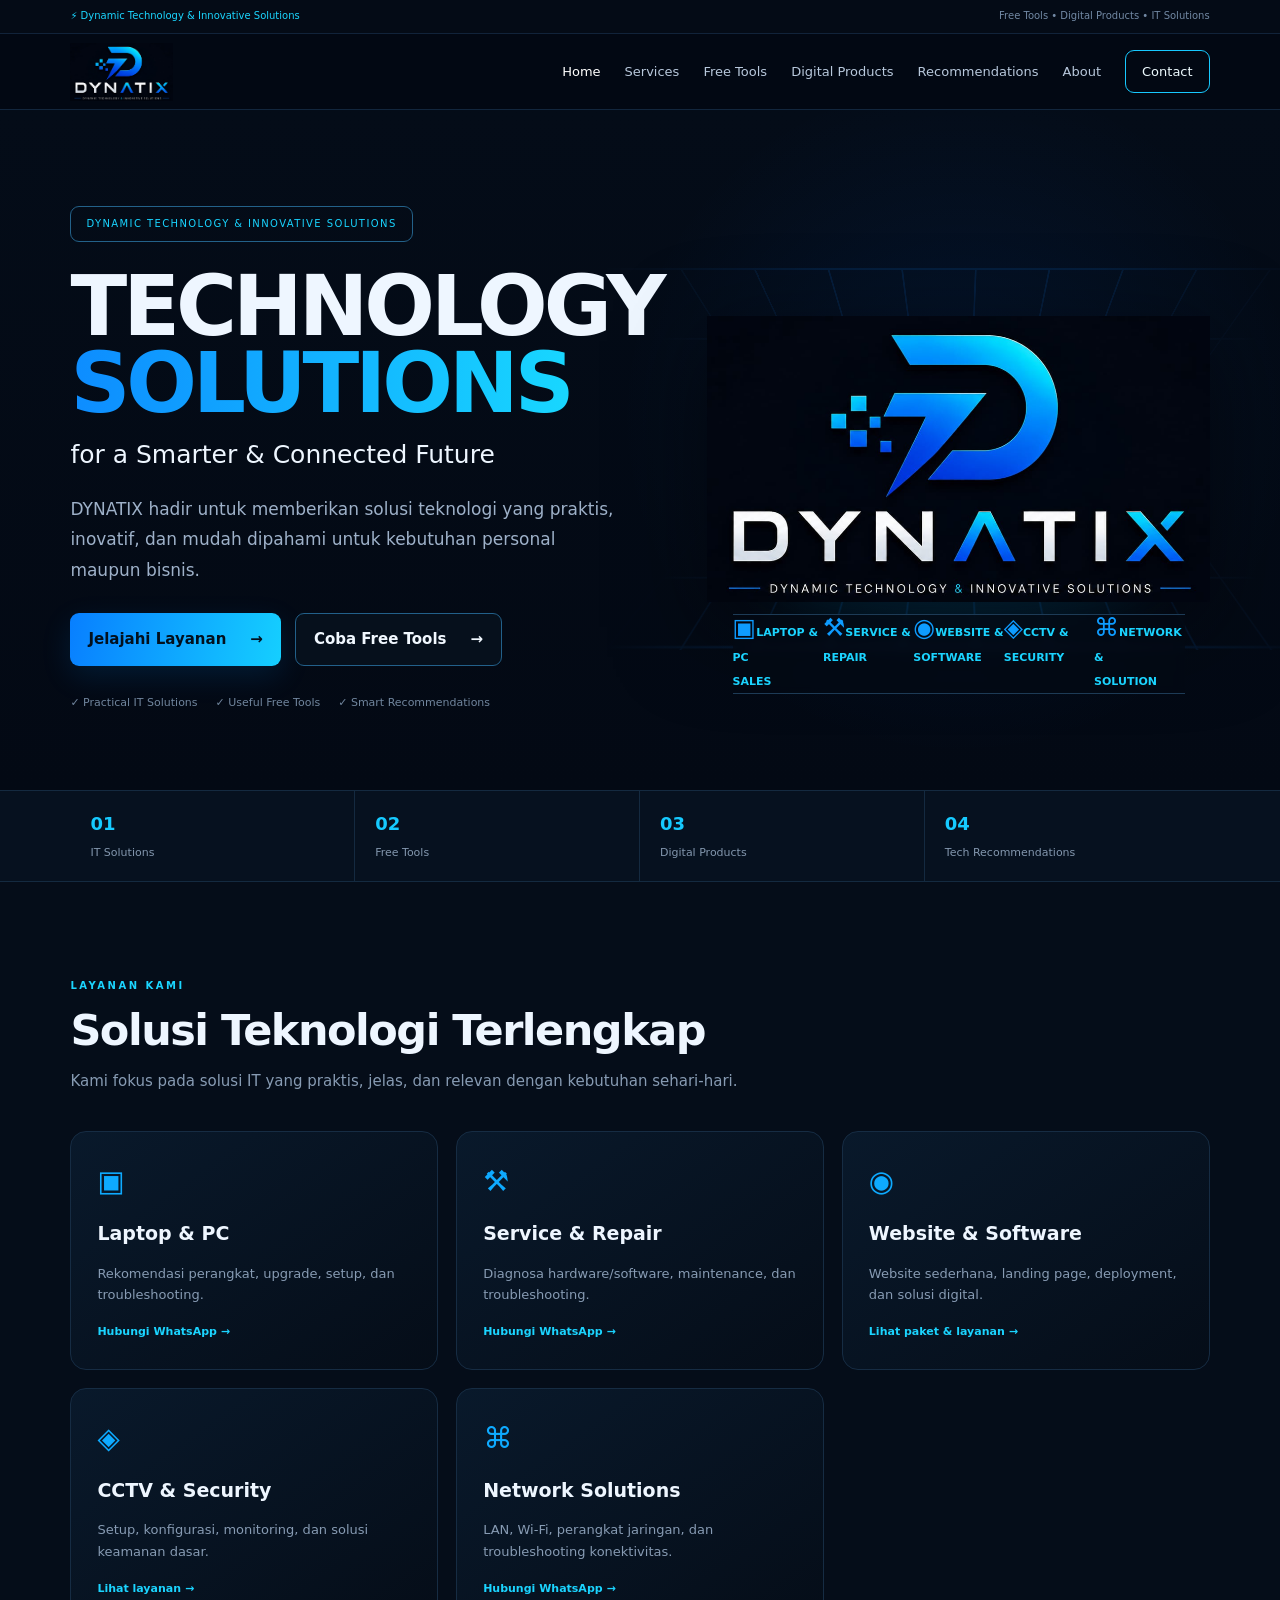
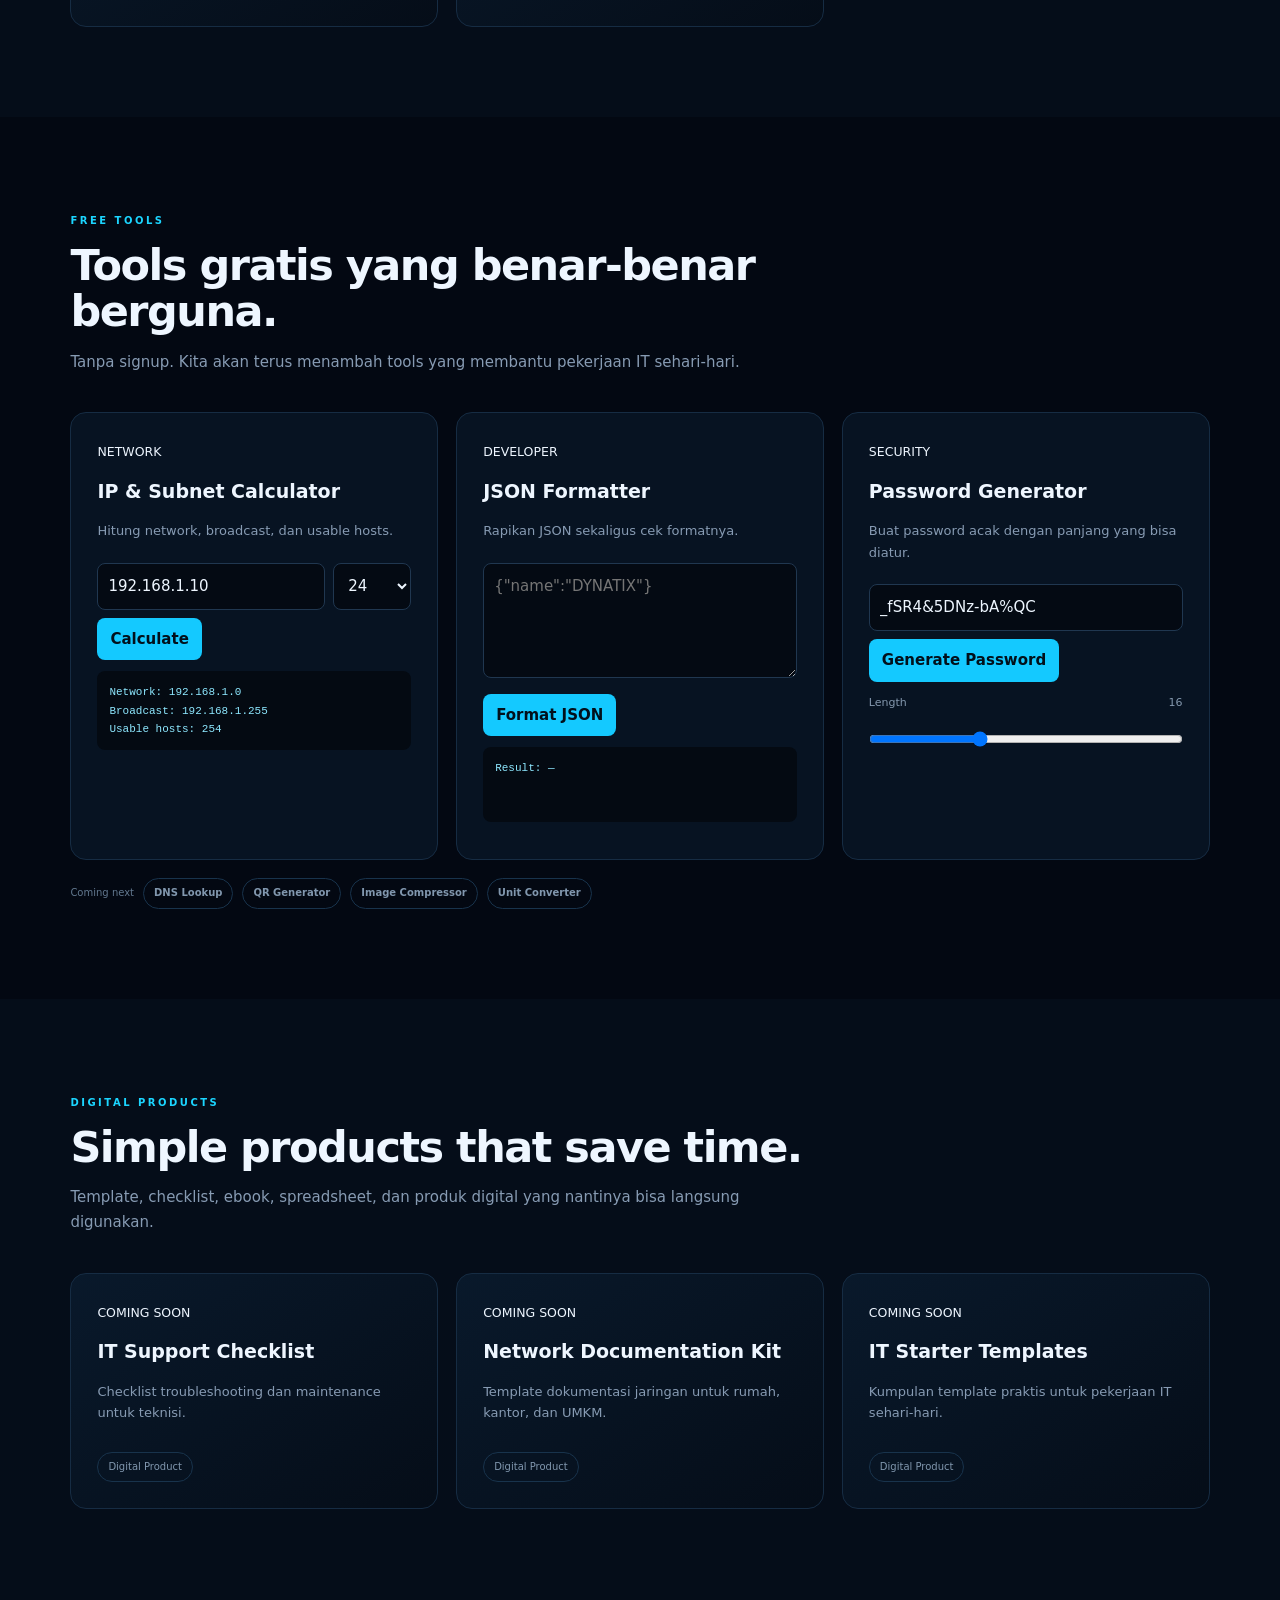
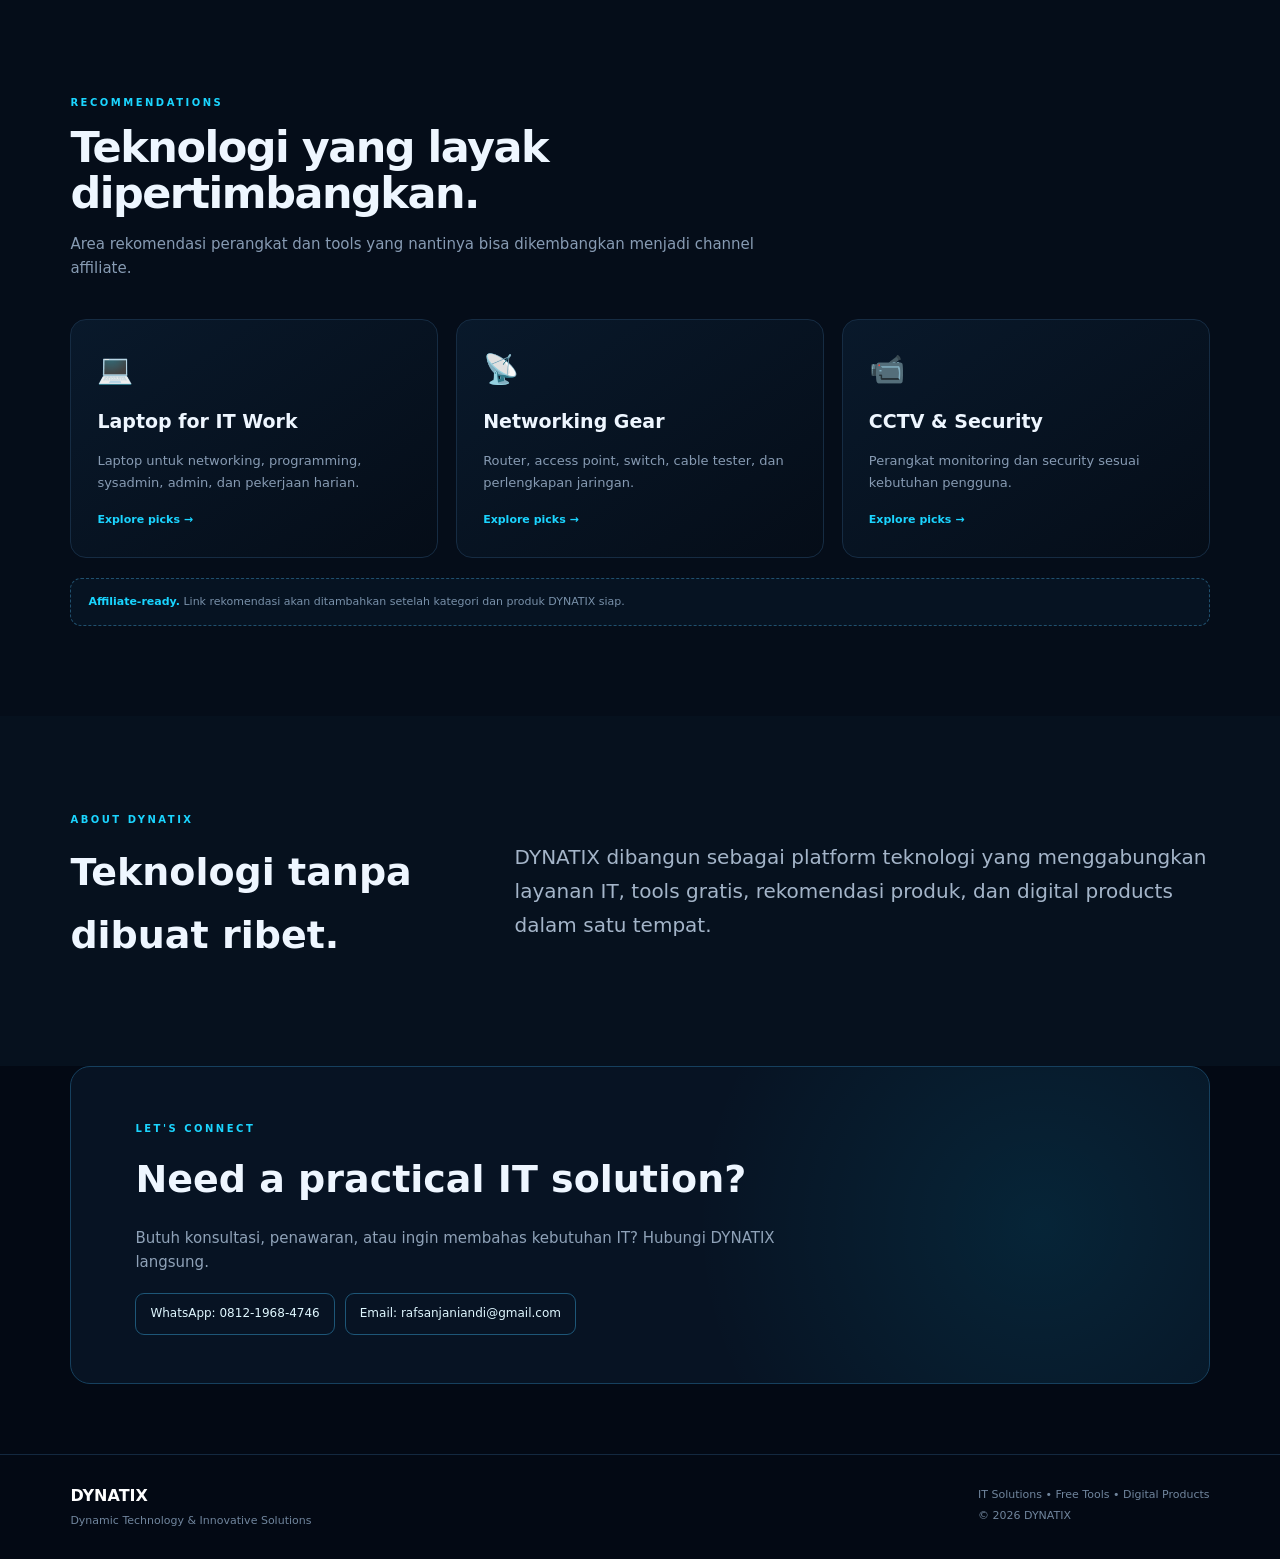
==== commit 6c7fe067: "Add files via upload" ====
--- a/index.html
+++ b/index.html
@@ -1,4 +1,4 @@
-<!doctype html><html lang="id"><head><meta charset="utf-8"><meta name="viewport" content="width=device-width,initial-scale=1"><meta name="description" content="DYNATIX — Dynamic Technology & Innovative Solutions. Practical IT services, free tools, digital products and technology recommendations."><meta name="robots" content="index,follow"><meta property="og:title" content="DYNATIX — Dynamic Technology & Innovative Solutions"><meta property="og:description" content="Solusi IT praktis, free tools, digital products, dan rekomendasi teknologi."><meta property="og:type" content="website"><title>DYNATIX — Dynamic Technology & Innovative Solutions</title><link rel="icon" href="assets/dynatix-logo.jpg"><link rel="stylesheet" href="style.css"></head><body>
+<!doctype html><html lang="id"><head><meta charset="utf-8"><meta name="viewport" content="width=device-width,initial-scale=1"><meta name="description" content="DYNATIX — Dynamic Technology & Innovative Solutions. Practical IT services, free tools, digital products and technology recommendations."><meta name="robots" content="index,follow"><meta property="og:title" content="DYNATIX — Dynamic Technology & Innovative Solutions"><meta property="og:description" content="Solusi IT praktis, free tools, digital products, dan rekomendasi teknologi."><meta property="og:type" content="website"><title>DYNATIX — Dynamic Technology & Innovative Solutions</title><link rel="icon" href="assets/dynatix-logo.jpg"><link rel="stylesheet" href="style.css?v=20260814-2"></head><body>
 <div class="topbar"><span>⚡ Dynamic Technology & Innovative Solutions</span><span>Free Tools • Digital Products • IT Solutions</span></div>
 <header><a class="brand" href="#home"><img src="assets/dynatix-logo.jpg" alt="DYNATIX"></a><button id="menu" aria-label="Buka menu">☰</button><nav><a class="active" href="#home">Home</a><a href="#services">Services</a><a href="#tools">Free Tools</a><a href="#products">Digital Products</a><a href="#recommendations">Recommendations</a><a href="#about">About</a><a class="nav-contact" href="#contact">Contact</a></nav></header>
 <main>
@@ -24,4 +24,4 @@
 <section id="recommendations" class="section"><div class="section-head"><small>RECOMMENDATIONS</small><h2>Teknologi yang layak dipertimbangkan.</h2><p>Area rekomendasi perangkat dan tools yang nantinya bisa dikembangkan menjadi channel affiliate.</p></div><div class="cards recommendation-grid"><article><div class="rec-icon">💻</div><h3>Laptop for IT Work</h3><p>Laptop untuk networking, programming, sysadmin, admin, dan pekerjaan harian.</p><a href="#contact">Explore picks →</a></article><article><div class="rec-icon">📡</div><h3>Networking Gear</h3><p>Router, access point, switch, cable tester, dan perlengkapan jaringan.</p><a href="#contact">Explore picks →</a></article><article><div class="rec-icon">📹</div><h3>CCTV & Security</h3><p>Perangkat monitoring dan security sesuai kebutuhan pengguna.</p><a href="#contact">Explore picks →</a></article></div><div class="affiliate-note"><b>Affiliate-ready.</b> Link rekomendasi akan ditambahkan setelah kategori dan produk DYNATIX siap.</div></section>
 <section id="about" class="section about"><div><small>ABOUT DYNATIX</small><h2>Teknologi tanpa dibuat ribet.</h2></div><p>DYNATIX dibangun sebagai platform teknologi yang menggabungkan layanan IT, tools gratis, rekomendasi produk, dan digital products dalam satu tempat.</p></section>
 <section id="contact" class="contact"><div><small>LET'S CONNECT</small><h2>Need a practical IT solution?</h2><p>Butuh konsultasi, penawaran, atau ingin membahas kebutuhan IT? Hubungi DYNATIX langsung.</p><div class="contact-links"><a href="https://wa.me/6281219684746" target="_blank" rel="noopener">WhatsApp: 0812-1968-4746</a><a href="mailto:rafsanjaniandi@gmail.com">Email: rafsanjaniandi@gmail.com</a></div></div></section>
-</main><footer><div><b>DYNATIX</b><span>Dynamic Technology & Innovative Solutions</span></div><div><span>IT Solutions • Free Tools • Digital Products</span><span>© 2026 DYNATIX</span></div></footer><script src="script.js"></script></body></html>+</main><footer><div><b>DYNATIX</b><span>Dynamic Technology & Innovative Solutions</span></div><div><span>IT Solutions • Free Tools • Digital Products</span><span>© 2026 DYNATIX</span></div></footer><script src="script.js?v=20260814-2"></script></body></html>
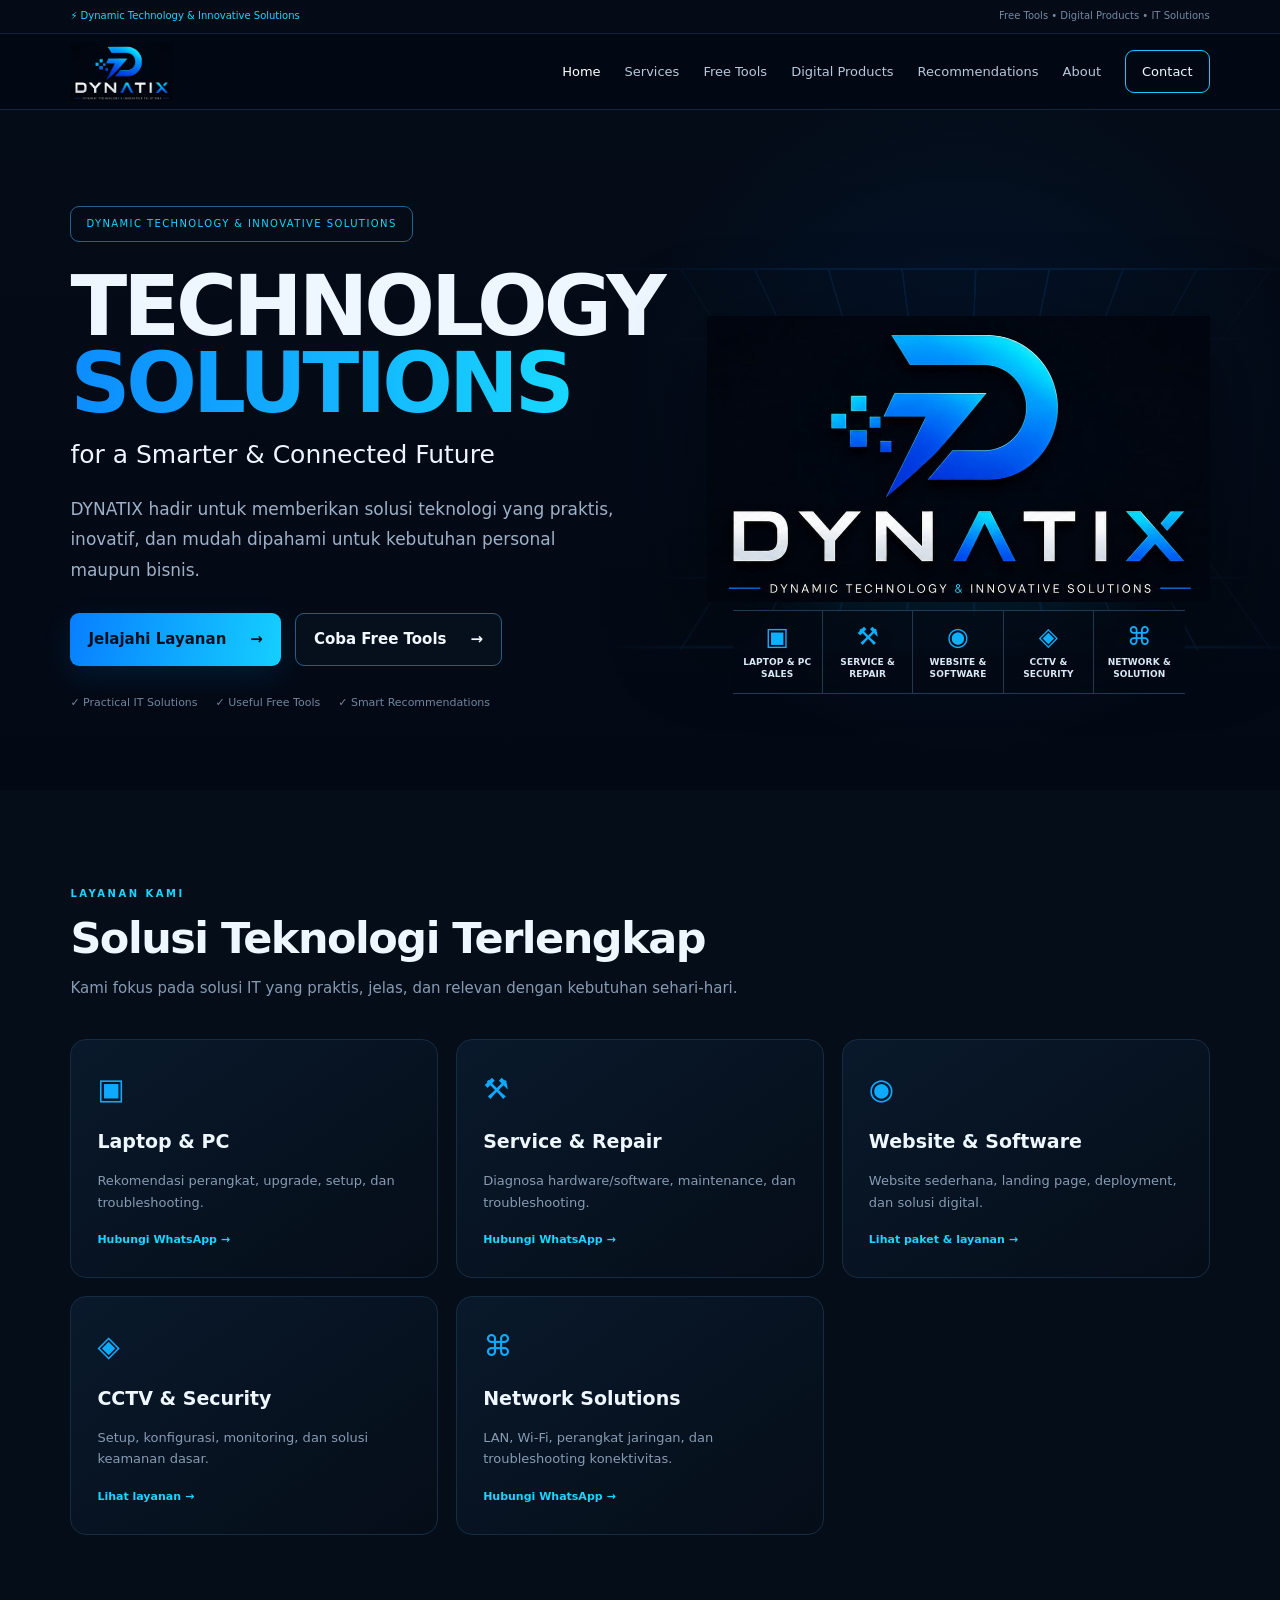
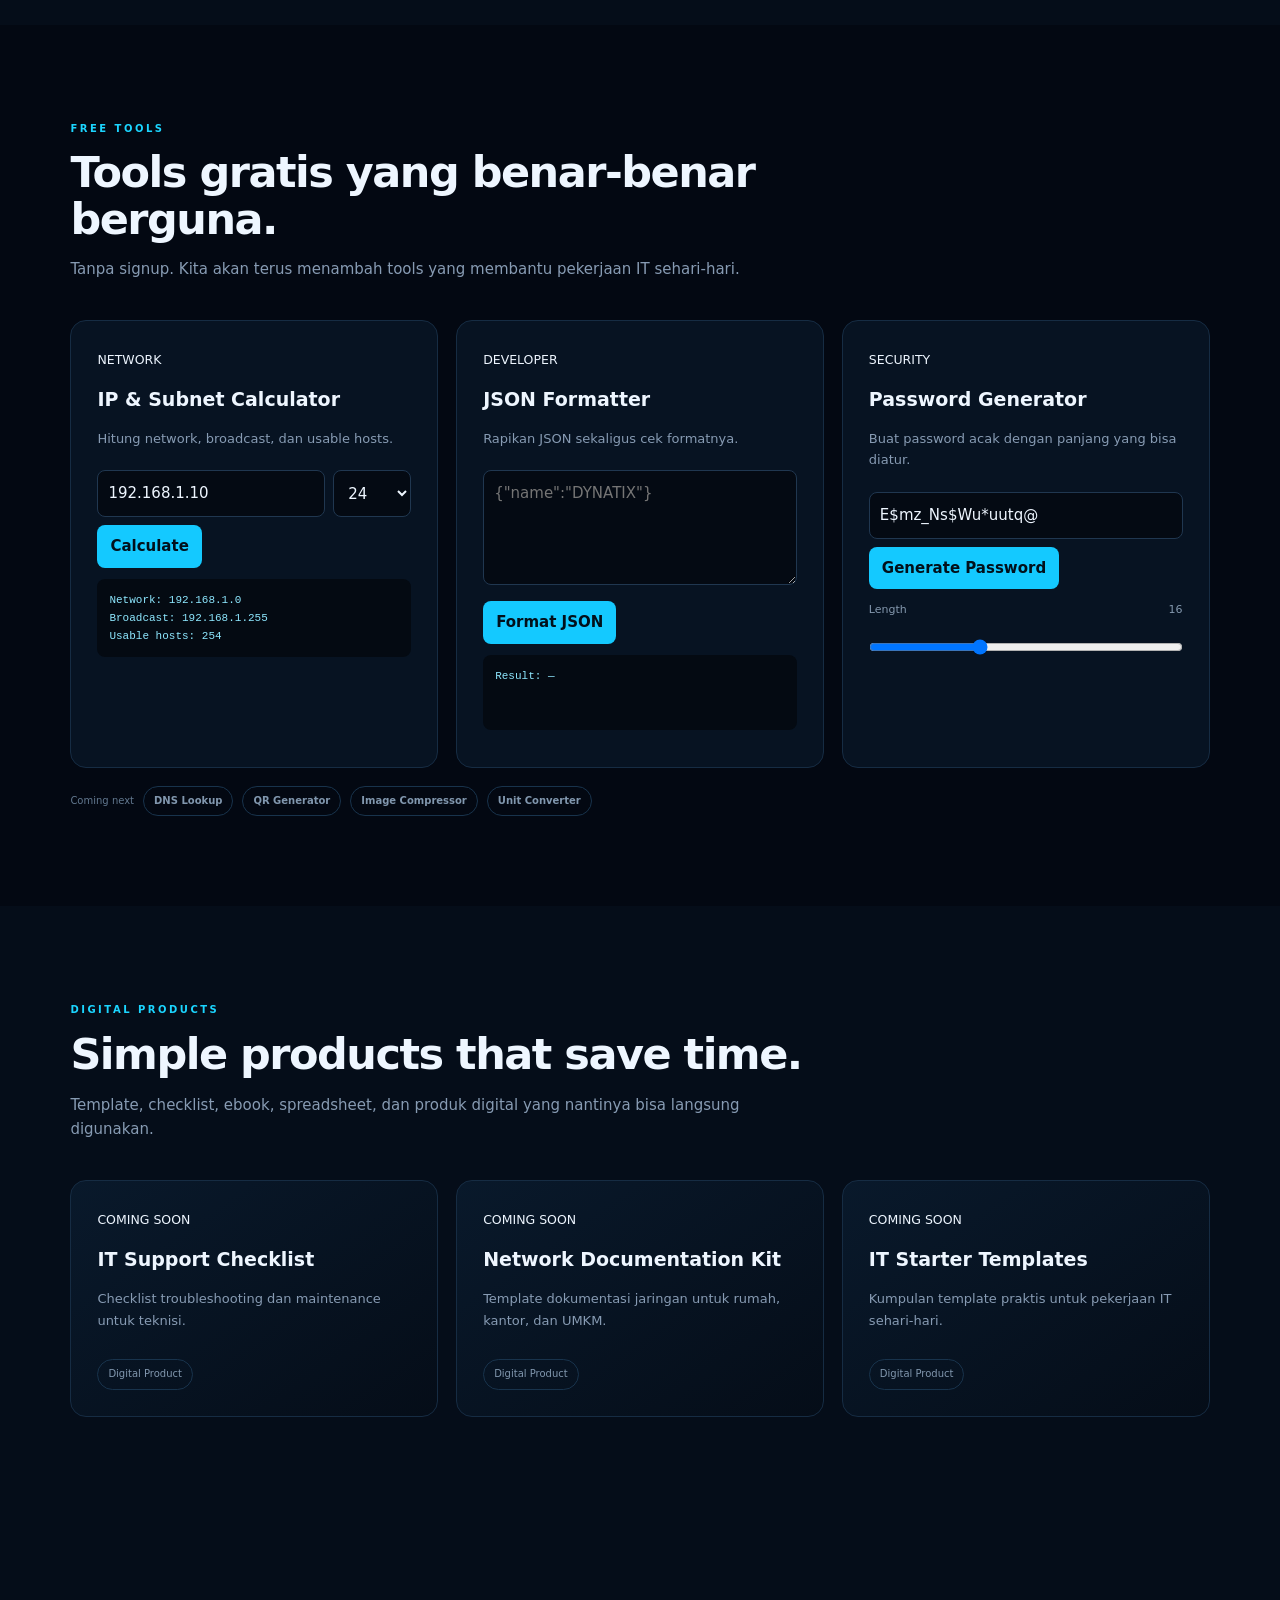
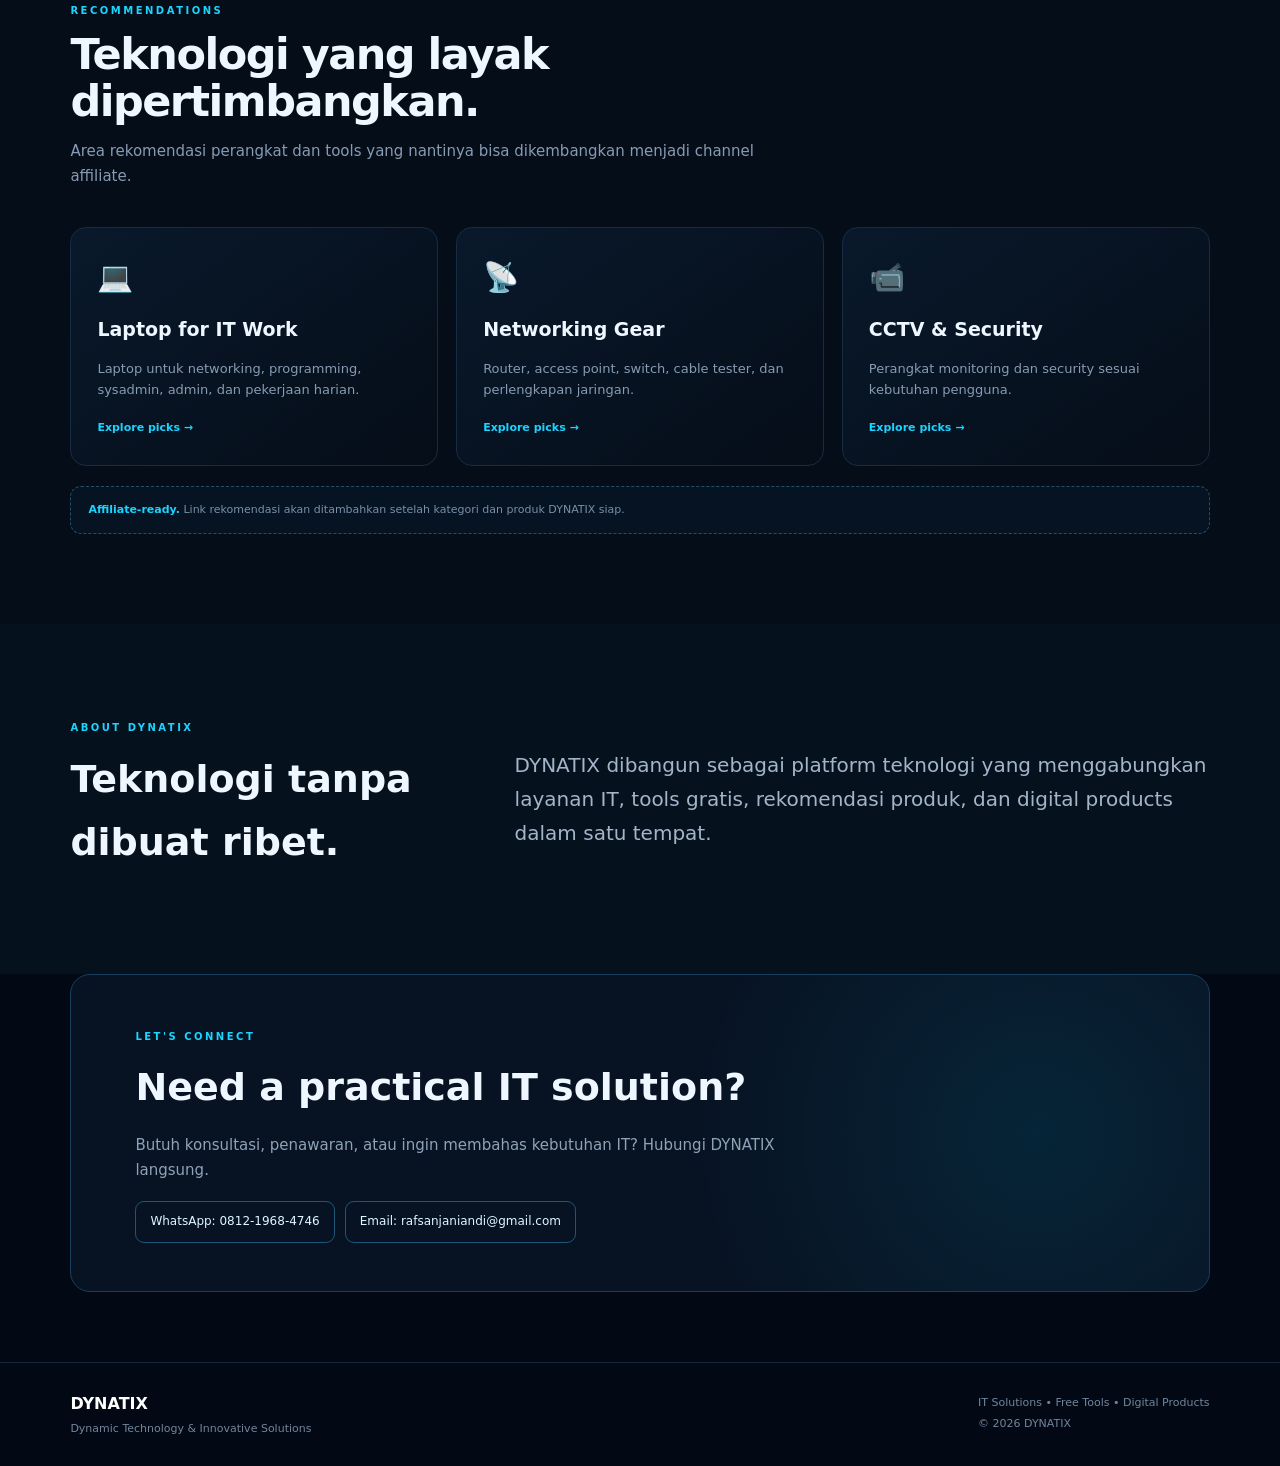
==== commit ae9582b3: "Add files via upload" ====
--- a/index.html
+++ b/index.html
@@ -9,7 +9,7 @@
 <a class="service-link" href="service-cctv.html"><i>◈</i><span>CCTV &<br>SECURITY</span></a>
 <a class="service-link" href="https://wa.me/6281219684746?text=Halo%20DYNATIX%2C%20saya%20ingin%20konsultasi%20Network%20Solution." target="_blank" rel="noopener"><i>⌘</i><span>NETWORK &<br>SOLUTION</span></a>
 </div></div></section>
-<section class="quick-strip"><div><strong>01</strong><span>IT Solutions</span></div><div><strong>02</strong><span>Free Tools</span></div><div><strong>03</strong><span>Digital Products</span></div><div><strong>04</strong><span>Tech Recommendations</span></div></section>
+
 <section id="services" class="section"><div class="section-head"><small>LAYANAN KAMI</small><h2>Solusi Teknologi Terlengkap</h2><p>Kami fokus pada solusi IT yang praktis, jelas, dan relevan dengan kebutuhan sehari-hari.</p></div><div class="cards services-grid">
 <a class="service-link" href="https://wa.me/6281219684746?text=Halo%20DYNATIX%2C%20saya%20ingin%20konsultasi%20Laptop%20%26%20PC." target="_blank" rel="noopener"><article><div class="service-icon">▣</div><h3>Laptop & PC</h3><p>Rekomendasi perangkat, upgrade, setup, dan troubleshooting.</p><span>Hubungi WhatsApp →</span></article></a>
 <a class="service-link" href="https://wa.me/6281219684746?text=Halo%20DYNATIX%2C%20saya%20ingin%20konsultasi%20Service%20%26%20Repair." target="_blank" rel="noopener"><article><div class="service-icon">⚒</div><h3>Service & Repair</h3><p>Diagnosa hardware/software, maintenance, dan troubleshooting.</p><span>Hubungi WhatsApp →</span></article></a>
--- a/style.css
+++ b/style.css
@@ -1 +1,398 @@
-*{box-sizing:border-box}html{scroll-behavior:smooth}body{margin:0;background:#030914;color:#eef6ff;font:15px/1.65 system-ui,-apple-system,Segoe UI,sans-serif}a{text-decoration:none;color:inherit}button,input,select,textarea{font:inherit}.topbar{height:34px;padding:0 5.5%;display:flex;align-items:center;justify-content:space-between;border-bottom:1px solid #11233a;background:#040b16;color:#7289a4;font-size:10px}.topbar span:first-child{color:#1bd6ff}header{height:76px;padding:8px 5.5%;position:sticky;top:0;z-index:20;display:flex;align-items:center;justify-content:space-between;background:#030914e8;border-bottom:1px solid #12263d;backdrop-filter:blur(18px)}.brand{display:block;width:205px;height:58px;overflow:hidden}.brand img{width:100%;height:100%;object-fit:contain;object-position:left center;display:block}nav{display:flex;align-items:center;gap:24px;color:#b8c8dc;font-size:13px}nav a{position:relative;padding:7px 0}nav a:hover,nav a.active{color:#fff}.nav-contact{border:1px solid #17c9ff;border-radius:9px;padding:10px 16px!important;color:#eefbff!important}#menu{display:none;background:none;border:0;color:#fff;font-size:25px}.hero{min-height:680px;padding:78px 5.5% 60px;display:grid;grid-template-columns:1fr 1.05fr;gap:45px;align-items:center;position:relative;overflow:hidden;background:radial-gradient(circle at 75% 45%,#006dff18,transparent 33%),linear-gradient(180deg,#040c18,#030914)}.hero-copy{max-width:620px}.hero-copy>small{display:inline-block;padding:9px 15px;border:1px solid #236189;border-radius:9px;color:#19d4ff;font-size:10px;letter-spacing:1.4px}.hero h1{font-size:clamp(58px,6.5vw,90px);line-height:.92;text-transform:uppercase;letter-spacing:-4px;margin:27px 0 12px}.hero h1 span{background:linear-gradient(90deg,#0d8cff,#18d7ff);-webkit-background-clip:text;color:transparent}.hero h2{font-size:25px;font-weight:500;margin:0 0 18px}.hero-copy>p{max-width:560px;color:#9eb1c9;font-size:17px;line-height:1.8}.actions{display:flex;gap:14px;margin:28px 0}.btn{display:inline-flex;align-items:center;justify-content:space-between;gap:24px;padding:13px 18px;border-radius:9px;font-weight:800}.primary{background:linear-gradient(100deg,#087fff,#15cfff);color:#02101e;box-shadow:0 10px 30px #008cff22}.secondary{border:1px solid #22608a;color:#f1f8ff;background:#06101c}.trust-row{display:flex;gap:18px;flex-wrap:wrap;color:#71869e;font-size:11px}.hero-visual{position:relative;min-height:520px;display:flex;align-items:center;justify-content:center}.hero-logo{position:relative;z-index:3;width:min(650px,100%);height:auto;max-height:390px;object-fit:contain;border-radius:0;box-shadow:none;filter:drop-shadow(0 25px 45px #0008)}.glow{position:absolute;width:370px;height:90px;bottom:105px;border-radius:50%;background:#00bfff38;filter:blur(28px);z-index:1}.circuit{position:absolute;width:80%;height:65%;opacity:.22;background-image:linear-gradient(90deg,#087cff 1px,transparent 1px),linear-gradient(#087cff 1px,transparent 1px);background-size:42px 42px;mask-image:linear-gradient(90deg,transparent,#000 30%,#000 70%,transparent);transform:perspective(300px) rotateX(50deg);z-index:0}.circuit-b{transform:perspective(300px) rotateX(-50deg);opacity:.12}.hero-services{position:absolute;z-index:4;bottom:25px;left:5%;right:5%;display:grid;grid-template-columns:repeat(5,1fr);border-top:1px solid #1d3b56;border-bottom:1px solid #1d3b56;background:#030914aa;backdrop-filter:blur(5px)}.hero-services div{min-height:78px;display:flex;flex-direction:column;align-items:center;justify-content:center;text-align:center;border-right:1px solid #21394f}.hero-services div:last-child{border-right:0}.hero-services i{font-style:normal;color:#0e9cff;font-size:25px;line-height:1;margin-bottom:7px}.hero-services span{font-size:9px;line-height:1.45;color:#d9e7f5}.floating-card{display:none!important}.quick-strip{padding:0 5.5%;display:grid;grid-template-columns:repeat(4,1fr);border-top:1px solid #142a40;border-bottom:1px solid #142a40;background:#06111f}.quick-strip div{padding:18px 20px;border-right:1px solid #142a40}.quick-strip div:last-child{border-right:0}.quick-strip strong{display:block;color:#16caff;font-size:18px}.quick-strip span{color:#8397ae;font-size:11px}.section{padding:90px 5.5%;background:#050d19}.section.dark{background:#030812}.section-head{max-width:770px}.section-head small,.about small,.contact small{color:#1bd5ff;letter-spacing:2.5px;font-weight:800;font-size:10px}.section-head h2{font-size:43px;line-height:1.08;margin:10px 0 12px;letter-spacing:-1.5px}.section-head p{color:#879bb3;max-width:720px}.cards{display:grid;gap:18px;margin-top:38px}.services-grid,.tools-grid,.product-grid,.recommendation-grid{grid-template-columns:repeat(3,1fr)}.cards article{padding:26px;border:1px solid #162c43;border-radius:16px;background:linear-gradient(145deg,#09192b,#050d18);transition:.2s}.cards article:hover{transform:translateY(-4px);border-color:#1879ac;box-shadow:0 18px 50px #0004}.service-icon,.rec-icon{color:#0eaaff;font-size:29px}.cards h3{margin:12px 0 6px;font-size:19px}.cards p{color:#879bb3;font-size:13px}.cards article a,.service-link span{font-size:11px;color:#1bd4ff;font-weight:800}.service-link{display:block;cursor:pointer}.service-link:hover .service-icon{transform:translateY(-2px);filter:drop-shadow(0 0 8px #0eaaff)}.tool-card{background:#071322!important}.tool-card input,.tool-card select,.tool-card textarea{width:100%;margin:8px 0;padding:10px;border:1px solid #203750;border-radius:8px;background:#040a13;color:#eef6ff}.tool-card textarea{height:115px;resize:vertical}.tool-card button{padding:9px 13px;border:0;border-radius:8px;background:#14c9ff;color:#02101b;font-weight:800;cursor:pointer}.tool-row{display:grid;grid-template-columns:1fr 78px;gap:8px}.tool-card pre{padding:12px;min-height:75px;background:#040a12;color:#8ee8ff;border-radius:8px;font-size:11px;white-space:pre-wrap}.range{display:flex;justify-content:space-between;color:#8498ae;font-size:11px;margin-top:12px}.planned{display:flex;align-items:center;gap:9px;flex-wrap:wrap;margin-top:18px}.planned span{font-size:10px;color:#62788f}.planned b,.tag{font-size:10px;color:#8197ae;border:1px solid #18334c;border-radius:99px;padding:6px 10px}.tag{display:inline-block;margin-top:15px}.affiliate-note{margin-top:20px;padding:14px 17px;border:1px dashed #20506e;border-radius:11px;color:#7890a9;font-size:11px;background:#061322}.affiliate-note b{color:#19d5ff}.about{display:grid;grid-template-columns:.7fr 1.3fr;gap:70px;align-items:center;background:#06111e}.about h2{font-size:38px;margin:10px 0}.about>p{font-size:20px;line-height:1.7;color:#a4b5c9}.contact{margin:0 5.5% 70px;padding:48px 5%;border:1px solid #16405e;border-radius:20px;display:flex;align-items:center;justify-content:space-between;gap:25px;background:radial-gradient(circle at 85% 50%,#00cfff18,transparent 35%),#071323}.contact h2{font-size:38px;margin:8px 0}.contact p{max-width:680px;color:#8fa2b8}.contact-links{display:flex;gap:10px;flex-wrap:wrap;margin-top:18px}.contact-links a{padding:10px 14px;border:1px solid #1d5677;border-radius:9px;color:#dff7ff;font-size:12px}.contact-links a:hover{border-color:#19d4ff;color:#19d4ff}footer{padding:28px 5.5%;display:flex;justify-content:space-between;gap:25px;border-top:1px solid #13283f;color:#70859d;font-size:11px}footer b{display:block;color:#fff;font-size:16px}footer span{display:block;margin-top:3px}@media(max-width:1000px){nav{gap:14px}.hero{grid-template-columns:1fr}.hero-copy{max-width:750px}.hero-visual{min-height:520px}.services-grid,.tools-grid,.product-grid,.recommendation-grid{grid-template-columns:repeat(2,1fr)}.about{grid-template-columns:1fr}.contact{flex-direction:column;align-items:flex-start}}@media(max-width:720px){.topbar{display:none}header{height:68px;padding:7px 5%}.brand{width:160px;height:52px}#menu{display:block}nav{display:none;position:absolute;top:68px;right:5%;padding:16px;flex-direction:column;align-items:stretch;gap:4px;width:220px;background:#06111f;border:1px solid #17334b;border-radius:12px;box-shadow:0 20px 50px #0008}.hero{padding:65px 5% 40px}.hero h1{font-size:55px;letter-spacing:-2px}.hero h2{font-size:21px}.hero-copy>p{font-size:14px}.actions{flex-direction:column}.hero-visual{min-height:450px}.hero-logo{width:100%;max-height:280px}.hero-services{left:0;right:0;bottom:25px}.hero-services div{min-height:70px}.hero-services i{font-size:19px}.hero-services span{font-size:7px}.quick-strip{grid-template-columns:1fr 1fr;padding:0 5%}.quick-strip div{padding:14px}.section{padding:70px 5%}.section-head h2{font-size:34px}.services-grid,.tools-grid,.product-grid,.recommendation-grid{grid-template-columns:1fr}.about>p{font-size:16px}.contact{margin:0 5% 50px;padding:32px 24px}.contact h2{font-size:32px}footer{padding:24px 5%;flex-direction:column}}+*{box-sizing:border-box}html{scroll-behavior:smooth}body{margin:0;background:#030914;color:#eef6ff;font:15px/1.65 system-ui,-apple-system,Segoe UI,sans-serif}a{text-decoration:none;color:inherit}button,input,select,textarea{font:inherit}.topbar{height:34px;padding:0 5.5%;display:flex;align-items:center;justify-content:space-between;border-bottom:1px solid #11233a;background:#040b16;color:#7289a4;font-size:10px}.topbar span:first-child{color:#1bd6ff}header{height:76px;padding:8px 5.5%;position:sticky;top:0;z-index:20;display:flex;align-items:center;justify-content:space-between;background:#030914e8;border-bottom:1px solid #12263d;backdrop-filter:blur(18px)}.brand{display:block;width:205px;height:58px;overflow:hidden}.brand img{width:100%;height:100%;object-fit:contain;object-position:left center;display:block}nav{display:flex;align-items:center;gap:24px;color:#b8c8dc;font-size:13px}nav a{position:relative;padding:7px 0}nav a:hover,nav a.active{color:#fff}.nav-contact{border:1px solid #17c9ff;border-radius:9px;padding:10px 16px!important;color:#eefbff!important}#menu{display:none;background:none;border:0;color:#fff;font-size:25px}.hero{min-height:680px;padding:78px 5.5% 60px;display:grid;grid-template-columns:1fr 1.05fr;gap:45px;align-items:center;position:relative;overflow:hidden;background:radial-gradient(circle at 75% 45%,#006dff18,transparent 33%),linear-gradient(180deg,#040c18,#030914)}.hero-copy{max-width:620px}.hero-copy>small{display:inline-block;padding:9px 15px;border:1px solid #236189;border-radius:9px;color:#19d4ff;font-size:10px;letter-spacing:1.4px}.hero h1{font-size:clamp(58px,6.5vw,90px);line-height:.92;text-transform:uppercase;letter-spacing:-4px;margin:27px 0 12px}.hero h1 span{background:linear-gradient(90deg,#0d8cff,#18d7ff);-webkit-background-clip:text;color:transparent}.hero h2{font-size:25px;font-weight:500;margin:0 0 18px}.hero-copy>p{max-width:560px;color:#9eb1c9;font-size:17px;line-height:1.8}.actions{display:flex;gap:14px;margin:28px 0}.btn{display:inline-flex;align-items:center;justify-content:space-between;gap:24px;padding:13px 18px;border-radius:9px;font-weight:800}.primary{background:linear-gradient(100deg,#087fff,#15cfff);color:#02101e;box-shadow:0 10px 30px #008cff22}.secondary{border:1px solid #22608a;color:#f1f8ff;background:#06101c}.trust-row{display:flex;gap:18px;flex-wrap:wrap;color:#71869e;font-size:11px}.hero-visual{position:relative;min-height:520px;display:flex;align-items:center;justify-content:center}.hero-logo{position:relative;z-index:3;width:min(650px,100%);height:auto;max-height:390px;object-fit:contain;border-radius:0;box-shadow:none;filter:drop-shadow(0 25px 45px #0008)}.glow{position:absolute;width:370px;height:90px;bottom:105px;border-radius:50%;background:#00bfff38;filter:blur(28px);z-index:1}.circuit{position:absolute;width:80%;height:65%;opacity:.22;background-image:linear-gradient(90deg,#087cff 1px,transparent 1px),linear-gradient(#087cff 1px,transparent 1px);background-size:42px 42px;mask-image:linear-gradient(90deg,transparent,#000 30%,#000 70%,transparent);transform:perspective(300px) rotateX(50deg);z-index:0}.circuit-b{transform:perspective(300px) rotateX(-50deg);opacity:.12}.hero-services{position:absolute;z-index:4;bottom:25px;left:5%;right:5%;display:grid;grid-template-columns:repeat(5,1fr);border-top:1px solid #1d3b56;border-bottom:1px solid #1d3b56;background:#030914aa;backdrop-filter:blur(5px)}.hero-services div{min-height:78px;display:flex;flex-direction:column;align-items:center;justify-content:center;text-align:center;border-right:1px solid #21394f}.hero-services div:last-child{border-right:0}.hero-services i{font-style:normal;color:#0e9cff;font-size:25px;line-height:1;margin-bottom:7px}.hero-services span{font-size:9px;line-height:1.45;color:#d9e7f5}.floating-card{display:none!important}.section{padding:90px 5.5%;background:#050d19}.section.dark{background:#030812}.section-head{max-width:770px}.section-head small,.about small,.contact small{color:#1bd5ff;letter-spacing:2.5px;font-weight:800;font-size:10px}.section-head h2{font-size:43px;line-height:1.08;margin:10px 0 12px;letter-spacing:-1.5px}.section-head p{color:#879bb3;max-width:720px}.cards{display:grid;gap:18px;margin-top:38px}.services-grid,.tools-grid,.product-grid,.recommendation-grid{grid-template-columns:repeat(3,1fr)}.cards article{padding:26px;border:1px solid #162c43;border-radius:16px;background:linear-gradient(145deg,#09192b,#050d18);transition:.2s}.cards article:hover{transform:translateY(-4px);border-color:#1879ac;box-shadow:0 18px 50px #0004}.service-icon,.rec-icon{color:#0eaaff;font-size:29px}.cards h3{margin:12px 0 6px;font-size:19px}.cards p{color:#879bb3;font-size:13px}.cards article a,.service-link span{font-size:11px;color:#1bd4ff;font-weight:800}.service-link{display:block;cursor:pointer}.service-link:hover .service-icon{transform:translateY(-2px);filter:drop-shadow(0 0 8px #0eaaff)}.tool-card{background:#071322!important}.tool-card input,.tool-card select,.tool-card textarea{width:100%;margin:8px 0;padding:10px;border:1px solid #203750;border-radius:8px;background:#040a13;color:#eef6ff}.tool-card textarea{height:115px;resize:vertical}.tool-card button{padding:9px 13px;border:0;border-radius:8px;background:#14c9ff;color:#02101b;font-weight:800;cursor:pointer}.tool-row{display:grid;grid-template-columns:1fr 78px;gap:8px}.tool-card pre{padding:12px;min-height:75px;background:#040a12;color:#8ee8ff;border-radius:8px;font-size:11px;white-space:pre-wrap}.range{display:flex;justify-content:space-between;color:#8498ae;font-size:11px;margin-top:12px}.planned{display:flex;align-items:center;gap:9px;flex-wrap:wrap;margin-top:18px}.planned span{font-size:10px;color:#62788f}.planned b,.tag{font-size:10px;color:#8197ae;border:1px solid #18334c;border-radius:99px;padding:6px 10px}.tag{display:inline-block;margin-top:15px}.affiliate-note{margin-top:20px;padding:14px 17px;border:1px dashed #20506e;border-radius:11px;color:#7890a9;font-size:11px;background:#061322}.affiliate-note b{color:#19d5ff}.about{display:grid;grid-template-columns:.7fr 1.3fr;gap:70px;align-items:center;background:#06111e}.about h2{font-size:38px;margin:10px 0}.about>p{font-size:20px;line-height:1.7;color:#a4b5c9}.contact{margin:0 5.5% 70px;padding:48px 5%;border:1px solid #16405e;border-radius:20px;display:flex;align-items:center;justify-content:space-between;gap:25px;background:radial-gradient(circle at 85% 50%,#00cfff18,transparent 35%),#071323}.contact h2{font-size:38px;margin:8px 0}.contact p{max-width:680px;color:#8fa2b8}.contact-links{display:flex;gap:10px;flex-wrap:wrap;margin-top:18px}.contact-links a{padding:10px 14px;border:1px solid #1d5677;border-radius:9px;color:#dff7ff;font-size:12px}.contact-links a:hover{border-color:#19d4ff;color:#19d4ff}footer{padding:28px 5.5%;display:flex;justify-content:space-between;gap:25px;border-top:1px solid #13283f;color:#70859d;font-size:11px}footer b{display:block;color:#fff;font-size:16px}footer span{display:block;margin-top:3px}@media(max-width:1000px){nav{gap:14px}.hero{grid-template-columns:1fr}.hero-copy{max-width:750px}.hero-visual{min-height:520px}.services-grid,.tools-grid,.product-grid,.recommendation-grid{grid-template-columns:repeat(2,1fr)}.about{grid-template-columns:1fr}.contact{flex-direction:column;align-items:flex-start}}@media(max-width:720px){.topbar{display:none}header{height:68px;padding:7px 5%}.brand{width:160px;height:52px}#menu{display:block}nav{display:none;position:absolute;top:68px;right:5%;padding:16px;flex-direction:column;align-items:stretch;gap:4px;width:220px;background:#06111f;border:1px solid #17334b;border-radius:12px;box-shadow:0 20px 50px #0008}.hero{padding:65px 5% 40px}.hero h1{font-size:55px;letter-spacing:-2px}.hero h2{font-size:21px}.hero-copy>p{font-size:14px}.actions{flex-direction:column}.hero-visual{min-height:450px}.hero-logo{width:100%;max-height:280px}.hero-services{left:0;right:0;bottom:25px}.hero-services div{min-height:70px}.hero-services i{font-size:19px}.hero-services span{font-size:7px}section{padding:70px 5%}.section-head h2{font-size:34px}.services-grid,.tools-grid,.product-grid,.recommendation-grid{grid-template-columns:1fr}.about>p{font-size:16px}.contact{margin:0 5% 50px;padding:32px 24px}.contact h2{font-size:32px}footer{padding:24px 5%;flex-direction:column}}
+/* garis cyan saat hover */
+.hero-services .service-link::after{
+  content:"";
+  position:absolute;
+  left:22%;
+  right:22%;
+  bottom:0;
+  height:2px;
+
+  background:linear-gradient(
+    90deg,
+    transparent,
+    #16d4ff,
+    transparent
+  );
+
+  transform:scaleX(0);
+  transform-origin:center;
+
+  transition:transform .3s ease;
+  opacity:.9;
+}
+
+/* hover */
+.hero-services .service-link:hover{
+  background:
+    linear-gradient(
+      180deg,
+      rgba(8,145,255,.08),
+      rgba(8,145,255,.02)
+    );
+
+  transform:translateY(-2px);
+}
+
+.hero-services .service-link:hover i{
+  transform:
+    translateY(-2px)
+    scale(1.1);
+
+  color:#5be6ff;
+
+  filter:
+    drop-shadow(
+      0 0 8px
+      rgba(22,212,255,.65)
+    );
+}
+
+.hero-services .service-link:hover span{
+  color:#fff;
+
+  text-shadow:
+    0 0 8px
+    rgba(22,212,255,.28);
+}
+
+.hero-services .service-link:hover::after{
+  transform:scaleX(1);
+}
+
+/* animasi dibuat bergantian supaya tidak bergerak bersamaan */
+.hero-services .service-link:nth-child(1) i{
+  animation-delay:0s;
+}
+
+.hero-services .service-link:nth-child(2) i{
+  animation-delay:.45s;
+}
+
+.hero-services .service-link:nth-child(3) i{
+  animation-delay:.9s;
+}
+
+.hero-services .service-link:nth-child(4) i{
+  animation-delay:1.35s;
+}
+
+.hero-services .service-link:nth-child(5) i{
+  animation-delay:1.8s;
+}
+
+@keyframes dynatixFloat{
+  0%,100%{
+    transform:translateY(0);
+  }
+
+  50%{
+    transform:translateY(-3px);
+  }
+}
+
+/* mobile */
+@media(max-width:720px){
+
+  .hero-services .service-link{
+    min-height:70px;
+    padding:7px 4px 8px;
+  }
+
+  .hero-services .service-link i{
+    width:26px;
+    height:24px;
+    flex-basis:24px;
+    font-size:19px;
+    margin-bottom:4px;
+  }
+
+  .hero-services .service-link span{
+    font-size:7px;
+    line-height:1.3;
+    min-height:24px;
+  }
+
+  .hero-services .service-link::after{
+    left:18%;
+    right:18%;
+  }
+}
+
+/* untuk user yang mematikan animasi di browser */
+@media(prefers-reduced-motion:reduce){
+
+  .hero-services .service-link i{
+    animation:none!important;
+  }
+
+  .hero-services .service-link,
+  .hero-services .service-link i,
+  .hero-services .service-link span,
+  .hero-services .service-link::after{
+    transition:none!important;
+  }
+}
+
+
+/* ===== DYNATIX HERO SERVICES V3 — clean alignment ===== */
+.hero-services .service-link{
+  min-height:86px;
+  padding:10px 8px 9px;
+  align-items:center;
+  justify-content:center;
+}
+.hero-services .service-link i{
+  height:28px;
+  flex:0 0 28px;
+  margin:0 0 6px;
+  font-size:24px;
+}
+.hero-services .service-link span{
+  min-height:0;
+  font-size:9px;
+  line-height:1.25;
+  letter-spacing:.1px;
+  text-align:center;
+}
+.hero-services .service-link:hover i{
+  transform:translateY(-2px) scale(1.08);
+}
+.hero-services .service-link:hover{
+  transform:translateY(-1px);
+}
+@media(max-width:720px){
+  .hero-services .service-link{min-height:72px;padding:8px 4px;}
+  .hero-services .service-link i{font-size:19px;height:24px;flex-basis:24px;margin-bottom:4px;}
+  .hero-services .service-link span{font-size:7.5px;line-height:1.25;}
+}
+
+/* =========================================================
+   DYNATIX — HERO 5 SERVICE BAR
+   Clean horizontal layout + subtle tech animation
+   ========================================================= */
+
+.hero-services{
+  position:absolute;
+  z-index:4;
+  bottom:25px;
+  left:5%;
+  right:5%;
+
+  display:grid;
+  grid-template-columns:repeat(5,minmax(0,1fr));
+
+  min-height:82px;
+
+  border-top:1px solid #1d3b56;
+  border-bottom:1px solid #1d3b56;
+
+  background:rgba(3,9,20,.67);
+  backdrop-filter:blur(6px);
+}
+
+.hero-services .service-link{
+  min-width:0;
+  min-height:82px;
+
+  display:flex;
+  flex-direction:column;
+  align-items:center;
+  justify-content:flex-start;
+
+  padding:10px 8px 9px;
+
+  text-align:center;
+  position:relative;
+  overflow:hidden;
+
+  border-right:1px solid #21394f;
+
+  cursor:pointer;
+
+  transition:
+    background .25s ease,
+    transform .25s ease,
+    box-shadow .25s ease;
+}
+
+.hero-services .service-link:last-child{
+  border-right:0;
+}
+
+.hero-services .service-link i{
+  width:32px;
+  height:30px;
+
+  flex:0 0 30px;
+
+  display:flex;
+  align-items:center;
+  justify-content:center;
+
+  margin:0 0 5px;
+
+  font-style:normal;
+  font-size:25px;
+  line-height:1;
+
+  color:#0eafff;
+
+  animation:dynatixServiceFloat 3.8s ease-in-out infinite;
+
+  transition:
+    transform .25s ease,
+    color .25s ease,
+    filter .25s ease;
+}
+
+.hero-services .service-link span{
+  width:100%;
+  min-height:28px;
+
+  display:flex;
+  align-items:flex-start;
+  justify-content:center;
+
+  color:#d9e7f5;
+
+  font-size:9px;
+  line-height:1.35;
+  font-weight:800;
+
+  transition:
+    color .25s ease,
+    text-shadow .25s ease;
+}
+
+/* masing-masing punya timing berbeda */
+.hero-services .service-link:nth-child(1) i{
+  animation-delay:0s;
+}
+
+.hero-services .service-link:nth-child(2) i{
+  animation-delay:.55s;
+}
+
+.hero-services .service-link:nth-child(3) i{
+  animation-delay:1.1s;
+}
+
+.hero-services .service-link:nth-child(4) i{
+  animation-delay:1.65s;
+}
+
+.hero-services .service-link:nth-child(5) i{
+  animation-delay:2.2s;
+}
+
+/* idle: sangat halus */
+@keyframes dynatixServiceFloat{
+  0%,100%{
+    transform:translateY(0);
+    filter:drop-shadow(0 0 0 rgba(14,175,255,0));
+  }
+
+  50%{
+    transform:translateY(-3px);
+    filter:drop-shadow(0 0 5px rgba(14,175,255,.32));
+  }
+}
+
+/* hover: glow + sedikit naik, tanpa mengubah tinggi/layout */
+.hero-services .service-link:hover{
+  background:rgba(8,145,255,.055);
+  transform:translateY(-2px);
+  box-shadow:inset 0 -2px 0 rgba(22,212,255,.55);
+}
+
+.hero-services .service-link:hover i{
+  animation-play-state:paused;
+  transform:scale(1.1) translateY(-1px);
+  color:#5be6ff;
+  filter:drop-shadow(0 0 9px rgba(22,212,255,.72));
+}
+
+.hero-services .service-link:hover span{
+  color:#ffffff;
+  text-shadow:0 0 8px rgba(22,212,255,.32);
+}
+
+/* garis cyan tipis dari tengah */
+.hero-services .service-link::after{
+  content:"";
+
+  position:absolute;
+  left:22%;
+  right:22%;
+  bottom:0;
+
+  height:2px;
+
+  background:linear-gradient(
+    90deg,
+    transparent,
+    #16d4ff,
+    transparent
+  );
+
+  transform:scaleX(0);
+  transform-origin:center;
+
+  opacity:.9;
+
+  transition:transform .3s ease;
+}
+
+.hero-services .service-link:hover::after{
+  transform:scaleX(1);
+}
+
+/* mobile: tetap horizontal di bawah logo/hero */
+@media(max-width:720px){
+
+  .hero-services{
+    left:3%;
+    right:3%;
+    bottom:18px;
+
+    grid-template-columns:repeat(5,minmax(0,1fr));
+
+    min-height:66px;
+  }
+
+  .hero-services .service-link{
+    min-height:66px;
+    padding:7px 3px 6px;
+  }
+
+  .hero-services .service-link i{
+    width:25px;
+    height:23px;
+    flex-basis:23px;
+
+    margin-bottom:4px;
+
+    font-size:19px;
+  }
+
+  .hero-services .service-link span{
+    min-height:22px;
+    font-size:7px;
+    line-height:1.25;
+  }
+}
+
+@media(prefers-reduced-motion:reduce){
+
+  .hero-services .service-link i{
+    animation:none!important;
+  }
+
+  .hero-services .service-link,
+  .hero-services .service-link i,
+  .hero-services .service-link span,
+  .hero-services .service-link::after{
+    transition:none!important;
+  }
+}
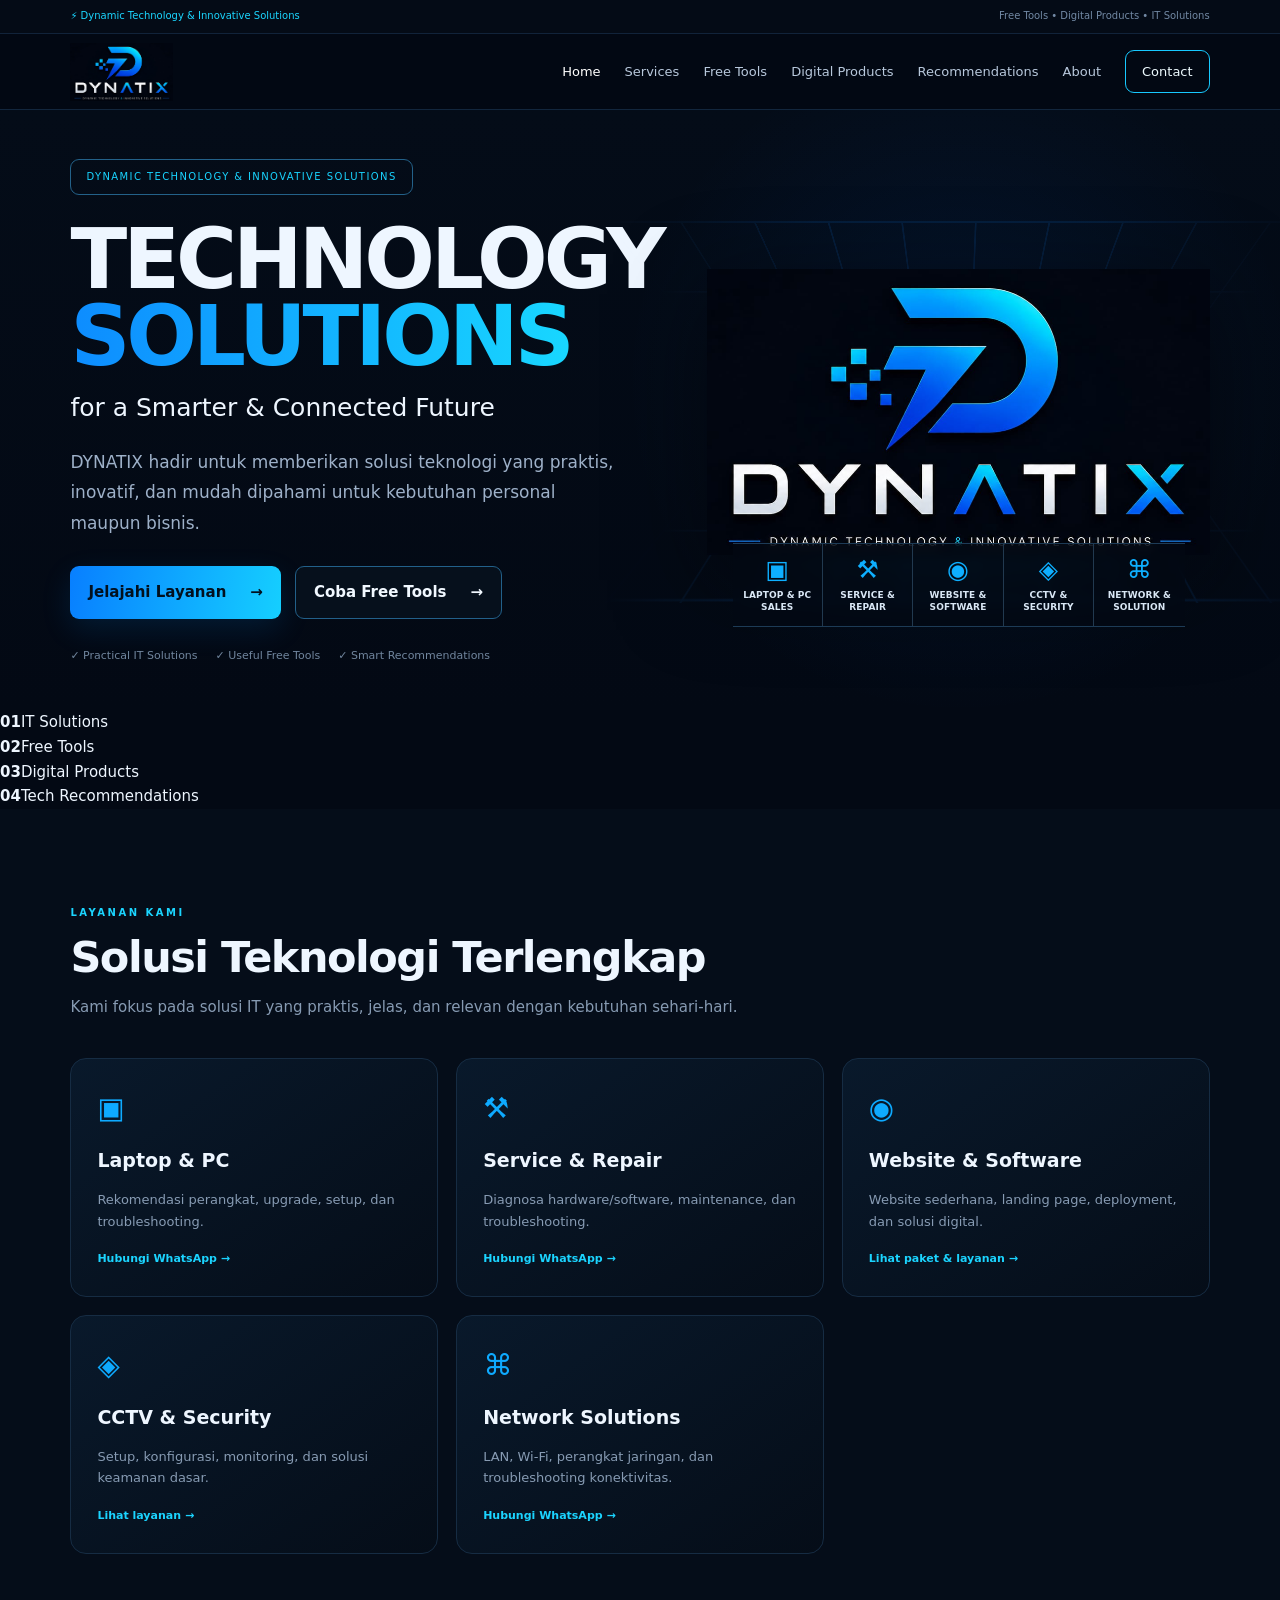
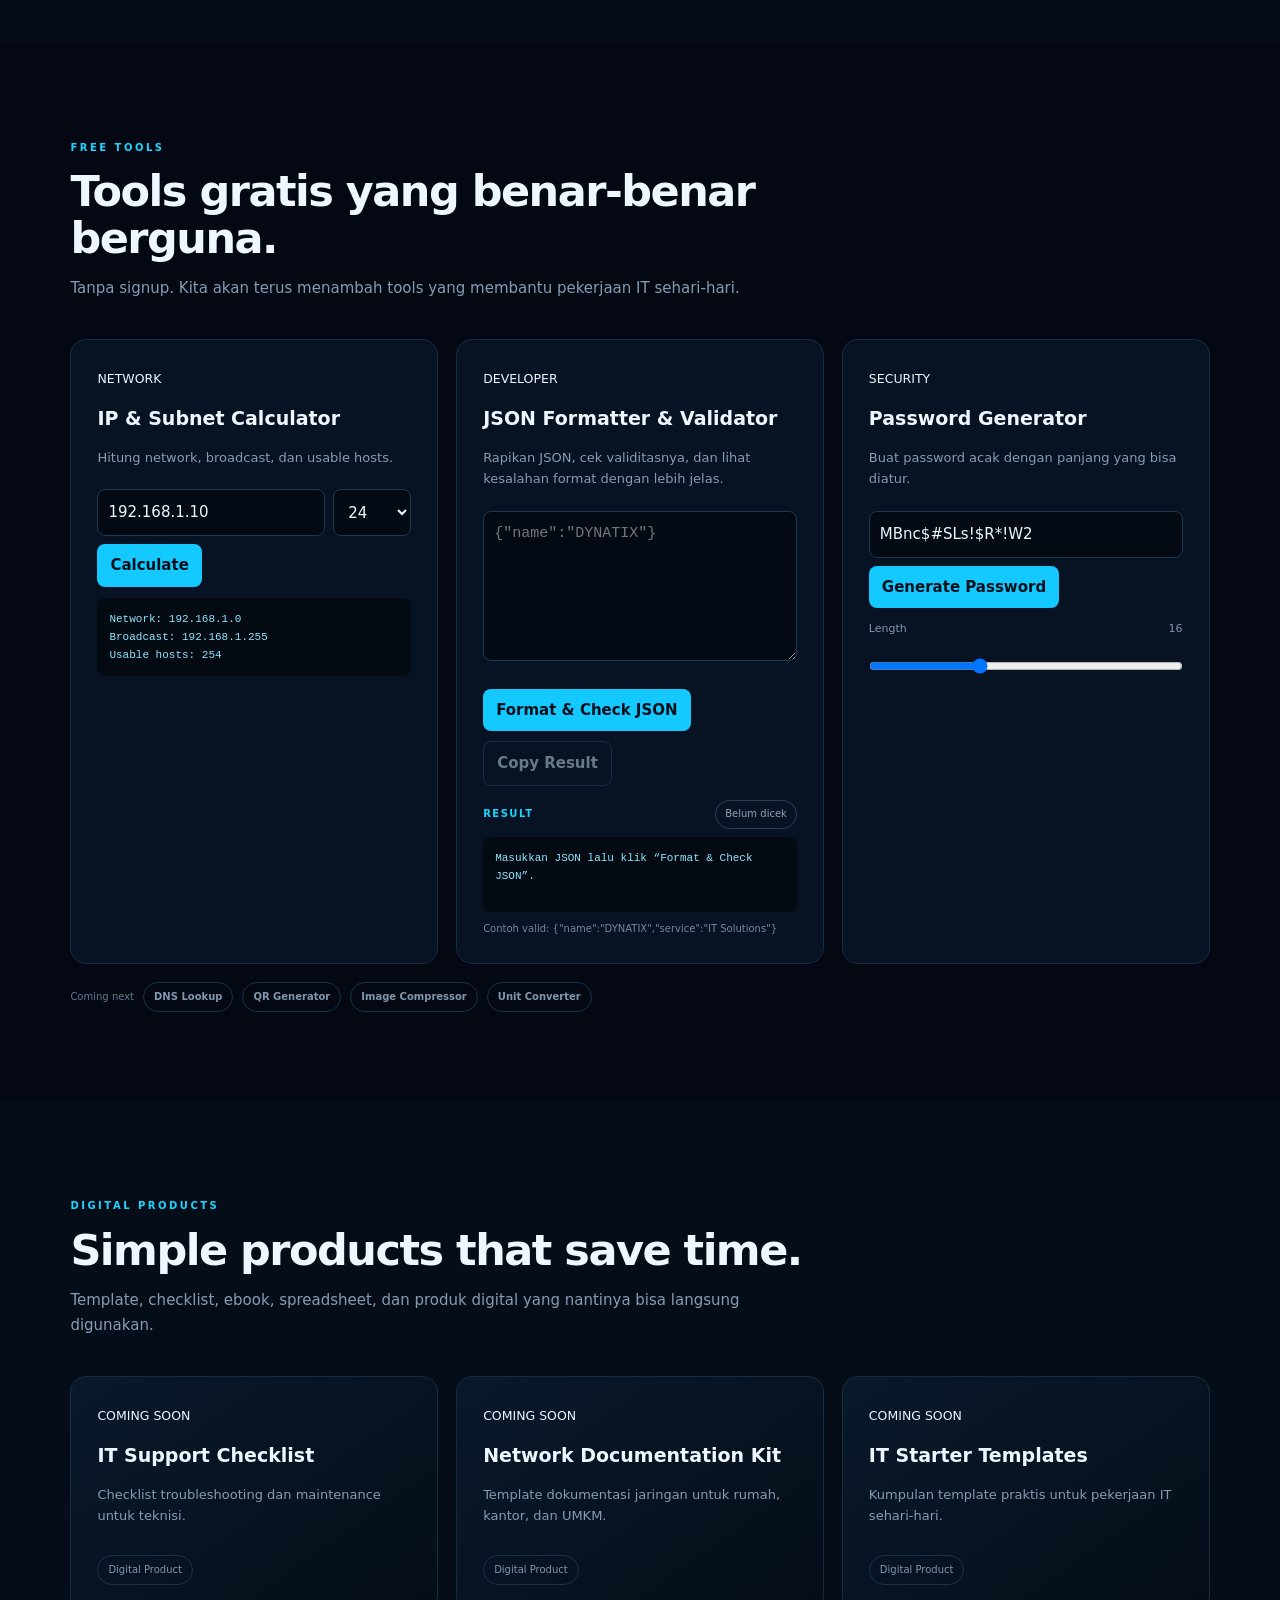
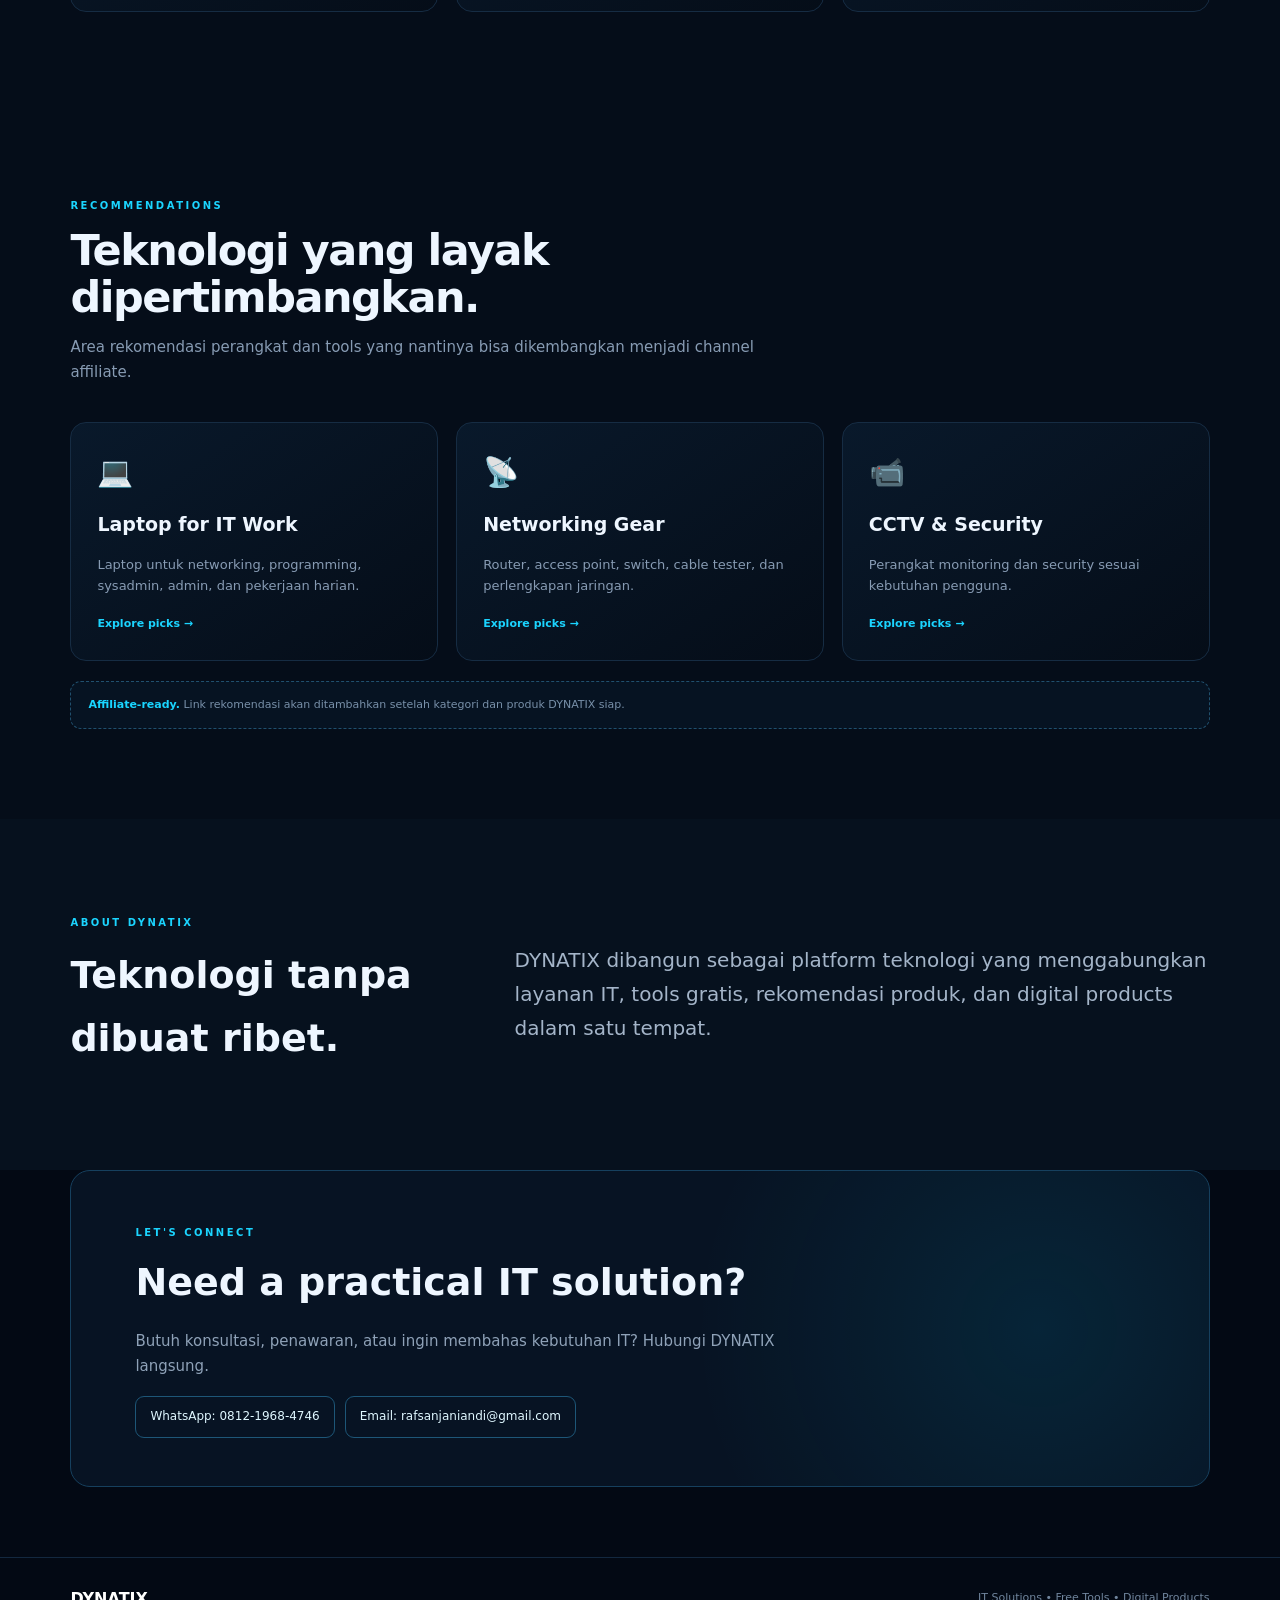
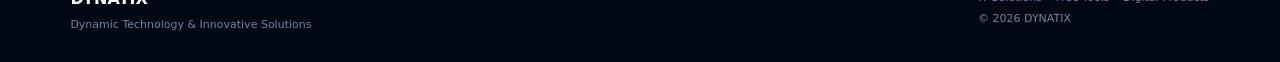
==== commit 347d349f: "Add files via upload" ====
--- a/index.html
+++ b/index.html
@@ -1,4 +1,22 @@
-<!doctype html><html lang="id"><head><meta charset="utf-8"><meta name="viewport" content="width=device-width,initial-scale=1"><meta name="description" content="DYNATIX — Dynamic Technology & Innovative Solutions. Practical IT services, free tools, digital products and technology recommendations."><meta name="robots" content="index,follow"><meta property="og:title" content="DYNATIX — Dynamic Technology & Innovative Solutions"><meta property="og:description" content="Solusi IT praktis, free tools, digital products, dan rekomendasi teknologi."><meta property="og:type" content="website"><title>DYNATIX — Dynamic Technology & Innovative Solutions</title><link rel="icon" href="assets/dynatix-logo.jpg"><link rel="stylesheet" href="style.css?v=20260814-2"></head><body>
+<!doctype html><html lang="id"><head><meta charset="utf-8"><meta name="viewport" content="width=device-width,initial-scale=1"><meta name="description" content="DYNATIX — Dynamic Technology & Innovative Solutions. Practical IT services, free tools, digital products and technology recommendations."><meta name="robots" content="index,follow"><meta property="og:title" content="DYNATIX — Dynamic Technology & Innovative Solutions"><meta property="og:description" content="Solusi IT praktis, free tools, digital products, dan rekomendasi teknologi."><meta property="og:type" content="website"><title>DYNATIX — Dynamic Technology & Innovative Solutions</title><link rel="icon" href="assets/dynatix-logo.jpg"><link rel="stylesheet" href="style.css?v=20260814-2">
+<style id="dynatix-json-tool-style">
+.json-tool textarea{min-height:150px;resize:vertical;font-family:ui-monospace,SFMono-Regular,Consolas,"Liberation Mono",monospace;line-height:1.55}
+.json-actions{display:flex;gap:10px;flex-wrap:wrap;margin-top:12px}
+.json-actions button{margin-top:0}
+.json-copy{border:1px solid #24506e!important;background:#071322!important;color:#dff7ff!important}
+.json-copy:disabled{opacity:.45;cursor:not-allowed}
+.json-result-head{display:flex;align-items:center;justify-content:space-between;gap:12px;margin-top:14px;margin-bottom:8px}
+.json-result-head>span:first-child{font-size:10px;letter-spacing:1.5px;color:#19d4ff;font-weight:800}
+.json-status{font-size:10px;border:1px solid #24415b;border-radius:999px;padding:5px 9px;color:#8da2b8}
+.json-status.valid{color:#7dffcf;border-color:#1d6c59;background:#062018}
+.json-status.invalid{color:#ff9d9d;border-color:#6c3030;background:#210b0b}
+.json-status.neutral{color:#8da2b8}
+.json-result{min-height:96px;max-height:320px;overflow:auto;margin:0!important;white-space:pre-wrap;word-break:break-word}
+.json-hint{margin-top:9px;color:#7189a3;font-size:10px;line-height:1.6}
+.json-tool .json-result.error{color:#ffb5b5}
+.json-tool .json-result.success{color:#bfffe9}
+</style>
+</head><body>
 <div class="topbar"><span>⚡ Dynamic Technology & Innovative Solutions</span><span>Free Tools • Digital Products • IT Solutions</span></div>
 <header><a class="brand" href="#home"><img src="assets/dynatix-logo.jpg" alt="DYNATIX"></a><button id="menu" aria-label="Buka menu">☰</button><nav><a class="active" href="#home">Home</a><a href="#services">Services</a><a href="#tools">Free Tools</a><a href="#products">Digital Products</a><a href="#recommendations">Recommendations</a><a href="#about">About</a><a class="nav-contact" href="#contact">Contact</a></nav></header>
 <main>
@@ -9,7 +27,7 @@
 <a class="service-link" href="service-cctv.html"><i>◈</i><span>CCTV &<br>SECURITY</span></a>
 <a class="service-link" href="https://wa.me/6281219684746?text=Halo%20DYNATIX%2C%20saya%20ingin%20konsultasi%20Network%20Solution." target="_blank" rel="noopener"><i>⌘</i><span>NETWORK &<br>SOLUTION</span></a>
 </div></div></section>
-
+<section class="quick-strip"><div><strong>01</strong><span>IT Solutions</span></div><div><strong>02</strong><span>Free Tools</span></div><div><strong>03</strong><span>Digital Products</span></div><div><strong>04</strong><span>Tech Recommendations</span></div></section>
 <section id="services" class="section"><div class="section-head"><small>LAYANAN KAMI</small><h2>Solusi Teknologi Terlengkap</h2><p>Kami fokus pada solusi IT yang praktis, jelas, dan relevan dengan kebutuhan sehari-hari.</p></div><div class="cards services-grid">
 <a class="service-link" href="https://wa.me/6281219684746?text=Halo%20DYNATIX%2C%20saya%20ingin%20konsultasi%20Laptop%20%26%20PC." target="_blank" rel="noopener"><article><div class="service-icon">▣</div><h3>Laptop & PC</h3><p>Rekomendasi perangkat, upgrade, setup, dan troubleshooting.</p><span>Hubungi WhatsApp →</span></article></a>
 <a class="service-link" href="https://wa.me/6281219684746?text=Halo%20DYNATIX%2C%20saya%20ingin%20konsultasi%20Service%20%26%20Repair." target="_blank" rel="noopener"><article><div class="service-icon">⚒</div><h3>Service & Repair</h3><p>Diagnosa hardware/software, maintenance, dan troubleshooting.</p><span>Hubungi WhatsApp →</span></article></a>
@@ -19,9 +37,105 @@
 </div></section>
 <section id="tools" class="section dark"><div class="section-head"><small>FREE TOOLS</small><h2>Tools gratis yang benar-benar berguna.</h2><p>Tanpa signup. Kita akan terus menambah tools yang membantu pekerjaan IT sehari-hari.</p></div><div class="cards tools-grid"><article class="tool-card"><small>NETWORK</small><h3>IP & Subnet Calculator</h3><p>Hitung network, broadcast, dan usable hosts.</p><div class="tool-row"><input id="ip" value="192.168.1.10"><select id="cidr"><option>24</option><option>25</option><option>26</option><option>27</option><option>28</option><option>29</option><option>30</option></select></div><button onclick="calc()">Calculate</button><pre id="ipout">Network: —
 Broadcast: —
-Usable hosts: —</pre></article><article class="tool-card"><small>DEVELOPER</small><h3>JSON Formatter</h3><p>Rapikan JSON sekaligus cek formatnya.</p><textarea id="json" placeholder='{"name":"DYNATIX"}'></textarea><button onclick="fmt()">Format JSON</button><pre id="jsonout">Result: —</pre></article><article class="tool-card"><small>SECURITY</small><h3>Password Generator</h3><p>Buat password acak dengan panjang yang bisa diatur.</p><input id="pass" readonly><button onclick="gen()">Generate Password</button><div class="range"><span>Length</span><output id="lenout">16</output></div><input id="len" type="range" min="8" max="32" value="16" oninput="lenout.textContent=this.value"></article></div><div class="planned"><span>Coming next</span><b>DNS Lookup</b><b>QR Generator</b><b>Image Compressor</b><b>Unit Converter</b></div></section>
+Usable hosts: —</pre></article><article class="tool-card json-tool">
+<small>DEVELOPER</small>
+<h3>JSON Formatter & Validator</h3>
+<p>Rapikan JSON, cek validitasnya, dan lihat kesalahan format dengan lebih jelas.</p>
+<textarea id="json" placeholder='{"name":"DYNATIX"}' spellcheck="false"></textarea>
+<div class="json-actions">
+  <button onclick="dynatixFormatJSON()">Format & Check JSON</button>
+  <button class="json-copy" id="jsonCopyBtn" onclick="dynatixCopyJSON()" disabled>Copy Result</button>
+</div>
+<div class="json-result-head"><span>RESULT</span><span id="jsonStatus" class="json-status neutral">Belum dicek</span></div>
+<pre id="jsonout" class="json-result">Masukkan JSON lalu klik “Format & Check JSON”.</pre>
+<div id="jsonHint" class="json-hint">Contoh valid: {"name":"DYNATIX","service":"IT Solutions"}</div>
+</article><article class="tool-card"><small>SECURITY</small><h3>Password Generator</h3><p>Buat password acak dengan panjang yang bisa diatur.</p><input id="pass" readonly><button onclick="gen()">Generate Password</button><div class="range"><span>Length</span><output id="lenout">16</output></div><input id="len" type="range" min="8" max="32" value="16" oninput="lenout.textContent=this.value"></article></div><div class="planned"><span>Coming next</span><b>DNS Lookup</b><b>QR Generator</b><b>Image Compressor</b><b>Unit Converter</b></div></section>
 <section id="products" class="section"><div class="section-head"><small>DIGITAL PRODUCTS</small><h2>Simple products that save time.</h2><p>Template, checklist, ebook, spreadsheet, dan produk digital yang nantinya bisa langsung digunakan.</p></div><div class="cards product-grid"><article><small>COMING SOON</small><h3>IT Support Checklist</h3><p>Checklist troubleshooting dan maintenance untuk teknisi.</p><span class="tag">Digital Product</span></article><article><small>COMING SOON</small><h3>Network Documentation Kit</h3><p>Template dokumentasi jaringan untuk rumah, kantor, dan UMKM.</p><span class="tag">Digital Product</span></article><article><small>COMING SOON</small><h3>IT Starter Templates</h3><p>Kumpulan template praktis untuk pekerjaan IT sehari-hari.</p><span class="tag">Digital Product</span></article></div></section>
 <section id="recommendations" class="section"><div class="section-head"><small>RECOMMENDATIONS</small><h2>Teknologi yang layak dipertimbangkan.</h2><p>Area rekomendasi perangkat dan tools yang nantinya bisa dikembangkan menjadi channel affiliate.</p></div><div class="cards recommendation-grid"><article><div class="rec-icon">💻</div><h3>Laptop for IT Work</h3><p>Laptop untuk networking, programming, sysadmin, admin, dan pekerjaan harian.</p><a href="#contact">Explore picks →</a></article><article><div class="rec-icon">📡</div><h3>Networking Gear</h3><p>Router, access point, switch, cable tester, dan perlengkapan jaringan.</p><a href="#contact">Explore picks →</a></article><article><div class="rec-icon">📹</div><h3>CCTV & Security</h3><p>Perangkat monitoring dan security sesuai kebutuhan pengguna.</p><a href="#contact">Explore picks →</a></article></div><div class="affiliate-note"><b>Affiliate-ready.</b> Link rekomendasi akan ditambahkan setelah kategori dan produk DYNATIX siap.</div></section>
 <section id="about" class="section about"><div><small>ABOUT DYNATIX</small><h2>Teknologi tanpa dibuat ribet.</h2></div><p>DYNATIX dibangun sebagai platform teknologi yang menggabungkan layanan IT, tools gratis, rekomendasi produk, dan digital products dalam satu tempat.</p></section>
 <section id="contact" class="contact"><div><small>LET'S CONNECT</small><h2>Need a practical IT solution?</h2><p>Butuh konsultasi, penawaran, atau ingin membahas kebutuhan IT? Hubungi DYNATIX langsung.</p><div class="contact-links"><a href="https://wa.me/6281219684746" target="_blank" rel="noopener">WhatsApp: 0812-1968-4746</a><a href="mailto:rafsanjaniandi@gmail.com">Email: rafsanjaniandi@gmail.com</a></div></div></section>
-</main><footer><div><b>DYNATIX</b><span>Dynamic Technology & Innovative Solutions</span></div><div><span>IT Solutions • Free Tools • Digital Products</span><span>© 2026 DYNATIX</span></div></footer><script src="script.js?v=20260814-2"></script></body></html>+</main><footer><div><b>DYNATIX</b><span>Dynamic Technology & Innovative Solutions</span></div><div><span>IT Solutions • Free Tools • Digital Products</span><span>© 2026 DYNATIX</span></div></footer><script src="script.js?v=20260814-2"></script>
+<script id="dynatix-json-tool">
+(function(){
+  const $ = id => document.getElementById(id);
+
+  function setStatus(type, text){
+    const el = $("jsonStatus");
+    el.className = "json-status " + type;
+    el.textContent = text;
+  }
+
+  function errorLocation(message, input){
+    const match = message.match(/position\s+(\d+)/i);
+    if(!match) return null;
+    const pos = Number(match[1]);
+    const before = input.slice(0, pos);
+    const line = (before.match(/\n/g)||[]).length + 1;
+    const lastNl = before.lastIndexOf("\n");
+    const column = pos - lastNl;
+    return {pos, line, column};
+  }
+
+  window.dynatixFormatJSON = function(){
+    const input = $("json").value.trim();
+    const out = $("jsonout");
+    const hint = $("jsonHint");
+    const copy = $("jsonCopyBtn");
+
+    copy.disabled = true;
+    copy.dataset.copyText = "";
+    out.className = "json-result";
+
+    if(!input){
+      setStatus("neutral","Belum dicek");
+      out.textContent = "Belum ada input. Masukkan object atau array JSON terlebih dahulu.";
+      hint.textContent = 'Contoh: {"name":"DYNATIX","service":"IT Solutions"}';
+      return;
+    }
+
+    try{
+      const parsed = JSON.parse(input);
+      const formatted = JSON.stringify(parsed, null, 2);
+      out.className = "json-result success";
+      out.textContent = formatted;
+      copy.disabled = false;
+      copy.dataset.copyText = formatted;
+      setStatus("valid","✓ JSON VALID");
+      hint.textContent = "Format JSON sudah benar dan sudah dirapikan.";
+    }catch(err){
+      out.className = "json-result error";
+
+      const loc = errorLocation(err.message, input);
+      let detail = "JSON tidak valid.";
+      if(loc){
+        detail += "\\n\\nKesalahan terdeteksi sekitar baris " + loc.line + ", kolom " + loc.column + ".";
+      }
+      if(/Unexpected token/i.test(err.message)){
+        detail += "\\n\\nKemungkinan ada tanda baca yang kurang/salah, misalnya koma (,), titik dua (:), atau tanda kutip.";
+      } else if(/Unexpected end/i.test(err.message)){
+        detail += "\\n\\nKemungkinan ada kurung { [ atau tanda kutip yang belum ditutup.";
+      }
+      out.textContent = detail;
+
+      setStatus("invalid","✕ JSON TIDAK VALID");
+      hint.textContent = 'Catatan: teks biasa seperti "aku bisa" bukan JSON. JSON harus berupa object {...}, array [...], string, angka, true, false, atau null.';
+    }
+  };
+
+  window.dynatixCopyJSON = async function(){
+    const text = $("jsonCopyBtn").dataset.copyText || "";
+    if(!text) return;
+    try{
+      await navigator.clipboard.writeText(text);
+      $("jsonCopyBtn").textContent = "✓ Copied";
+      setTimeout(() => $("jsonCopyBtn").textContent = "Copy Result", 1400);
+    }catch(e){
+      $("jsonCopyBtn").textContent = "Copy gagal";
+      setTimeout(() => $("jsonCopyBtn").textContent = "Copy Result", 1400);
+    }
+  };
+
+  // Keep Enter/blur behavior unobtrusive; user still controls when to validate.
+})();
+</script>
+</body></html>
--- a/style.css
+++ b/style.css
@@ -1,4 +1,4 @@
-*{box-sizing:border-box}html{scroll-behavior:smooth}body{margin:0;background:#030914;color:#eef6ff;font:15px/1.65 system-ui,-apple-system,Segoe UI,sans-serif}a{text-decoration:none;color:inherit}button,input,select,textarea{font:inherit}.topbar{height:34px;padding:0 5.5%;display:flex;align-items:center;justify-content:space-between;border-bottom:1px solid #11233a;background:#040b16;color:#7289a4;font-size:10px}.topbar span:first-child{color:#1bd6ff}header{height:76px;padding:8px 5.5%;position:sticky;top:0;z-index:20;display:flex;align-items:center;justify-content:space-between;background:#030914e8;border-bottom:1px solid #12263d;backdrop-filter:blur(18px)}.brand{display:block;width:205px;height:58px;overflow:hidden}.brand img{width:100%;height:100%;object-fit:contain;object-position:left center;display:block}nav{display:flex;align-items:center;gap:24px;color:#b8c8dc;font-size:13px}nav a{position:relative;padding:7px 0}nav a:hover,nav a.active{color:#fff}.nav-contact{border:1px solid #17c9ff;border-radius:9px;padding:10px 16px!important;color:#eefbff!important}#menu{display:none;background:none;border:0;color:#fff;font-size:25px}.hero{min-height:680px;padding:78px 5.5% 60px;display:grid;grid-template-columns:1fr 1.05fr;gap:45px;align-items:center;position:relative;overflow:hidden;background:radial-gradient(circle at 75% 45%,#006dff18,transparent 33%),linear-gradient(180deg,#040c18,#030914)}.hero-copy{max-width:620px}.hero-copy>small{display:inline-block;padding:9px 15px;border:1px solid #236189;border-radius:9px;color:#19d4ff;font-size:10px;letter-spacing:1.4px}.hero h1{font-size:clamp(58px,6.5vw,90px);line-height:.92;text-transform:uppercase;letter-spacing:-4px;margin:27px 0 12px}.hero h1 span{background:linear-gradient(90deg,#0d8cff,#18d7ff);-webkit-background-clip:text;color:transparent}.hero h2{font-size:25px;font-weight:500;margin:0 0 18px}.hero-copy>p{max-width:560px;color:#9eb1c9;font-size:17px;line-height:1.8}.actions{display:flex;gap:14px;margin:28px 0}.btn{display:inline-flex;align-items:center;justify-content:space-between;gap:24px;padding:13px 18px;border-radius:9px;font-weight:800}.primary{background:linear-gradient(100deg,#087fff,#15cfff);color:#02101e;box-shadow:0 10px 30px #008cff22}.secondary{border:1px solid #22608a;color:#f1f8ff;background:#06101c}.trust-row{display:flex;gap:18px;flex-wrap:wrap;color:#71869e;font-size:11px}.hero-visual{position:relative;min-height:520px;display:flex;align-items:center;justify-content:center}.hero-logo{position:relative;z-index:3;width:min(650px,100%);height:auto;max-height:390px;object-fit:contain;border-radius:0;box-shadow:none;filter:drop-shadow(0 25px 45px #0008)}.glow{position:absolute;width:370px;height:90px;bottom:105px;border-radius:50%;background:#00bfff38;filter:blur(28px);z-index:1}.circuit{position:absolute;width:80%;height:65%;opacity:.22;background-image:linear-gradient(90deg,#087cff 1px,transparent 1px),linear-gradient(#087cff 1px,transparent 1px);background-size:42px 42px;mask-image:linear-gradient(90deg,transparent,#000 30%,#000 70%,transparent);transform:perspective(300px) rotateX(50deg);z-index:0}.circuit-b{transform:perspective(300px) rotateX(-50deg);opacity:.12}.hero-services{position:absolute;z-index:4;bottom:25px;left:5%;right:5%;display:grid;grid-template-columns:repeat(5,1fr);border-top:1px solid #1d3b56;border-bottom:1px solid #1d3b56;background:#030914aa;backdrop-filter:blur(5px)}.hero-services div{min-height:78px;display:flex;flex-direction:column;align-items:center;justify-content:center;text-align:center;border-right:1px solid #21394f}.hero-services div:last-child{border-right:0}.hero-services i{font-style:normal;color:#0e9cff;font-size:25px;line-height:1;margin-bottom:7px}.hero-services span{font-size:9px;line-height:1.45;color:#d9e7f5}.floating-card{display:none!important}.section{padding:90px 5.5%;background:#050d19}.section.dark{background:#030812}.section-head{max-width:770px}.section-head small,.about small,.contact small{color:#1bd5ff;letter-spacing:2.5px;font-weight:800;font-size:10px}.section-head h2{font-size:43px;line-height:1.08;margin:10px 0 12px;letter-spacing:-1.5px}.section-head p{color:#879bb3;max-width:720px}.cards{display:grid;gap:18px;margin-top:38px}.services-grid,.tools-grid,.product-grid,.recommendation-grid{grid-template-columns:repeat(3,1fr)}.cards article{padding:26px;border:1px solid #162c43;border-radius:16px;background:linear-gradient(145deg,#09192b,#050d18);transition:.2s}.cards article:hover{transform:translateY(-4px);border-color:#1879ac;box-shadow:0 18px 50px #0004}.service-icon,.rec-icon{color:#0eaaff;font-size:29px}.cards h3{margin:12px 0 6px;font-size:19px}.cards p{color:#879bb3;font-size:13px}.cards article a,.service-link span{font-size:11px;color:#1bd4ff;font-weight:800}.service-link{display:block;cursor:pointer}.service-link:hover .service-icon{transform:translateY(-2px);filter:drop-shadow(0 0 8px #0eaaff)}.tool-card{background:#071322!important}.tool-card input,.tool-card select,.tool-card textarea{width:100%;margin:8px 0;padding:10px;border:1px solid #203750;border-radius:8px;background:#040a13;color:#eef6ff}.tool-card textarea{height:115px;resize:vertical}.tool-card button{padding:9px 13px;border:0;border-radius:8px;background:#14c9ff;color:#02101b;font-weight:800;cursor:pointer}.tool-row{display:grid;grid-template-columns:1fr 78px;gap:8px}.tool-card pre{padding:12px;min-height:75px;background:#040a12;color:#8ee8ff;border-radius:8px;font-size:11px;white-space:pre-wrap}.range{display:flex;justify-content:space-between;color:#8498ae;font-size:11px;margin-top:12px}.planned{display:flex;align-items:center;gap:9px;flex-wrap:wrap;margin-top:18px}.planned span{font-size:10px;color:#62788f}.planned b,.tag{font-size:10px;color:#8197ae;border:1px solid #18334c;border-radius:99px;padding:6px 10px}.tag{display:inline-block;margin-top:15px}.affiliate-note{margin-top:20px;padding:14px 17px;border:1px dashed #20506e;border-radius:11px;color:#7890a9;font-size:11px;background:#061322}.affiliate-note b{color:#19d5ff}.about{display:grid;grid-template-columns:.7fr 1.3fr;gap:70px;align-items:center;background:#06111e}.about h2{font-size:38px;margin:10px 0}.about>p{font-size:20px;line-height:1.7;color:#a4b5c9}.contact{margin:0 5.5% 70px;padding:48px 5%;border:1px solid #16405e;border-radius:20px;display:flex;align-items:center;justify-content:space-between;gap:25px;background:radial-gradient(circle at 85% 50%,#00cfff18,transparent 35%),#071323}.contact h2{font-size:38px;margin:8px 0}.contact p{max-width:680px;color:#8fa2b8}.contact-links{display:flex;gap:10px;flex-wrap:wrap;margin-top:18px}.contact-links a{padding:10px 14px;border:1px solid #1d5677;border-radius:9px;color:#dff7ff;font-size:12px}.contact-links a:hover{border-color:#19d4ff;color:#19d4ff}footer{padding:28px 5.5%;display:flex;justify-content:space-between;gap:25px;border-top:1px solid #13283f;color:#70859d;font-size:11px}footer b{display:block;color:#fff;font-size:16px}footer span{display:block;margin-top:3px}@media(max-width:1000px){nav{gap:14px}.hero{grid-template-columns:1fr}.hero-copy{max-width:750px}.hero-visual{min-height:520px}.services-grid,.tools-grid,.product-grid,.recommendation-grid{grid-template-columns:repeat(2,1fr)}.about{grid-template-columns:1fr}.contact{flex-direction:column;align-items:flex-start}}@media(max-width:720px){.topbar{display:none}header{height:68px;padding:7px 5%}.brand{width:160px;height:52px}#menu{display:block}nav{display:none;position:absolute;top:68px;right:5%;padding:16px;flex-direction:column;align-items:stretch;gap:4px;width:220px;background:#06111f;border:1px solid #17334b;border-radius:12px;box-shadow:0 20px 50px #0008}.hero{padding:65px 5% 40px}.hero h1{font-size:55px;letter-spacing:-2px}.hero h2{font-size:21px}.hero-copy>p{font-size:14px}.actions{flex-direction:column}.hero-visual{min-height:450px}.hero-logo{width:100%;max-height:280px}.hero-services{left:0;right:0;bottom:25px}.hero-services div{min-height:70px}.hero-services i{font-size:19px}.hero-services span{font-size:7px}section{padding:70px 5%}.section-head h2{font-size:34px}.services-grid,.tools-grid,.product-grid,.recommendation-grid{grid-template-columns:1fr}.about>p{font-size:16px}.contact{margin:0 5% 50px;padding:32px 24px}.contact h2{font-size:32px}footer{padding:24px 5%;flex-direction:column}}
+*{box-sizing:border-box}html{scroll-behavior:smooth}body{margin:0;background:#030914;color:#eef6ff;font:15px/1.65 system-ui,-apple-system,Segoe UI,sans-serif}a{text-decoration:none;color:inherit}button,input,select,textarea{font:inherit}.topbar{height:34px;padding:0 5.5%;display:flex;align-items:center;justify-content:space-between;border-bottom:1px solid #11233a;background:#040b16;color:#7289a4;font-size:10px}.topbar span:first-child{color:#1bd6ff}header{height:76px;padding:8px 5.5%;position:sticky;top:0;z-index:20;display:flex;align-items:center;justify-content:space-between;background:#030914e8;border-bottom:1px solid #12263d;backdrop-filter:blur(18px)}.brand{display:block;width:205px;height:58px;overflow:hidden}.brand img{width:100%;height:100%;object-fit:contain;object-position:left center;display:block}nav{display:flex;align-items:center;gap:24px;color:#b8c8dc;font-size:13px}nav a{position:relative;padding:7px 0}nav a:hover,nav a.active{color:#fff}.nav-contact{border:1px solid #17c9ff;border-radius:9px;padding:10px 16px!important;color:#eefbff!important}#menu{display:none;background:none;border:0;color:#fff;font-size:25px}.hero{min-height:680px;padding:25px 5.5% 60px;display:grid;grid-template-columns:1fr 1.05fr;gap:45px;align-items:center;position:relative;overflow:hidden;background:radial-gradient(circle at 75% 45%,#006dff18,transparent 33%),linear-gradient(180deg,#040c18,#030914)}.hero-copy{max-width:620px}.hero-copy>small{display:inline-block;padding:9px 15px;border:1px solid #236189;border-radius:9px;color:#19d4ff;font-size:10px;letter-spacing:1.4px}.hero h1{font-size:clamp(58px,6.5vw,90px);line-height:.92;text-transform:uppercase;letter-spacing:-4px;margin:27px 0 12px}.hero h1 span{background:linear-gradient(90deg,#0d8cff,#18d7ff);-webkit-background-clip:text;color:transparent}.hero h2{font-size:25px;font-weight:500;margin:0 0 18px}.hero-copy>p{max-width:560px;color:#9eb1c9;font-size:17px;line-height:1.8}.actions{display:flex;gap:14px;margin:28px 0}.btn{display:inline-flex;align-items:center;justify-content:space-between;gap:24px;padding:13px 18px;border-radius:9px;font-weight:800}.primary{background:linear-gradient(100deg,#087fff,#15cfff);color:#02101e;box-shadow:0 10px 30px #008cff22}.secondary{border:1px solid #22608a;color:#f1f8ff;background:#06101c}.trust-row{display:flex;gap:18px;flex-wrap:wrap;color:#71869e;font-size:11px}.hero-visual{position:relative;min-height:520px;display:flex;align-items:center;justify-content:center}.hero-logo{position:relative;z-index:3;width:min(650px,100%);height:auto;max-height:390px;object-fit:contain;border-radius:0;box-shadow:none;filter:drop-shadow(0 25px 45px #0008)}.glow{position:absolute;width:370px;height:90px;bottom:105px;border-radius:50%;background:#00bfff38;filter:blur(28px);z-index:1}.circuit{position:absolute;width:80%;height:65%;opacity:.22;background-image:linear-gradient(90deg,#087cff 1px,transparent 1px),linear-gradient(#087cff 1px,transparent 1px);background-size:42px 42px;mask-image:linear-gradient(90deg,transparent,#000 30%,#000 70%,transparent);transform:perspective(300px) rotateX(50deg);z-index:0}.circuit-b{transform:perspective(300px) rotateX(-50deg);opacity:.12}.hero-services{position:absolute;z-index:4;bottom:45px;left:5%;right:5%;display:grid;grid-template-columns:repeat(5,1fr);border-top:1px solid #1d3b56;border-bottom:1px solid #1d3b56;background:#030914aa;backdrop-filter:blur(5px)}.hero-services div{min-height:78px;display:flex;flex-direction:column;align-items:center;justify-content:center;text-align:center;border-right:1px solid #21394f}.hero-services div:last-child{border-right:0}.hero-services i{font-style:normal;color:#0e9cff;font-size:25px;line-height:1;margin-bottom:7px}.hero-services span{font-size:9px;line-height:1.45;color:#d9e7f5}.floating-card{display:none!important}.section{padding:90px 5.5%;background:#050d19}.section.dark{background:#030812}.section-head{max-width:770px}.section-head small,.about small,.contact small{color:#1bd5ff;letter-spacing:2.5px;font-weight:800;font-size:10px}.section-head h2{font-size:43px;line-height:1.08;margin:10px 0 12px;letter-spacing:-1.5px}.section-head p{color:#879bb3;max-width:720px}.cards{display:grid;gap:18px;margin-top:38px}.services-grid,.tools-grid,.product-grid,.recommendation-grid{grid-template-columns:repeat(3,1fr)}.cards article{padding:26px;border:1px solid #162c43;border-radius:16px;background:linear-gradient(145deg,#09192b,#050d18);transition:.2s}.cards article:hover{transform:translateY(-4px);border-color:#1879ac;box-shadow:0 18px 50px #0004}.service-icon,.rec-icon{color:#0eaaff;font-size:29px}.cards h3{margin:12px 0 6px;font-size:19px}.cards p{color:#879bb3;font-size:13px}.cards article a,.service-link span{font-size:11px;color:#1bd4ff;font-weight:800}.service-link{display:block;cursor:pointer}.service-link:hover .service-icon{transform:translateY(-2px);filter:drop-shadow(0 0 8px #0eaaff)}.tool-card{background:#071322!important}.tool-card input,.tool-card select,.tool-card textarea{width:100%;margin:8px 0;padding:10px;border:1px solid #203750;border-radius:8px;background:#040a13;color:#eef6ff}.tool-card textarea{height:115px;resize:vertical}.tool-card button{padding:9px 13px;border:0;border-radius:8px;background:#14c9ff;color:#02101b;font-weight:800;cursor:pointer}.tool-row{display:grid;grid-template-columns:1fr 78px;gap:8px}.tool-card pre{padding:12px;min-height:75px;background:#040a12;color:#8ee8ff;border-radius:8px;font-size:11px;white-space:pre-wrap}.range{display:flex;justify-content:space-between;color:#8498ae;font-size:11px;margin-top:12px}.planned{display:flex;align-items:center;gap:9px;flex-wrap:wrap;margin-top:18px}.planned span{font-size:10px;color:#62788f}.planned b,.tag{font-size:10px;color:#8197ae;border:1px solid #18334c;border-radius:99px;padding:6px 10px}.tag{display:inline-block;margin-top:15px}.affiliate-note{margin-top:20px;padding:14px 17px;border:1px dashed #20506e;border-radius:11px;color:#7890a9;font-size:11px;background:#061322}.affiliate-note b{color:#19d5ff}.about{display:grid;grid-template-columns:.7fr 1.3fr;gap:70px;align-items:center;background:#06111e}.about h2{font-size:38px;margin:10px 0}.about>p{font-size:20px;line-height:1.7;color:#a4b5c9}.contact{margin:0 5.5% 70px;padding:48px 5%;border:1px solid #16405e;border-radius:20px;display:flex;align-items:center;justify-content:space-between;gap:25px;background:radial-gradient(circle at 85% 50%,#00cfff18,transparent 35%),#071323}.contact h2{font-size:38px;margin:8px 0}.contact p{max-width:680px;color:#8fa2b8}.contact-links{display:flex;gap:10px;flex-wrap:wrap;margin-top:18px}.contact-links a{padding:10px 14px;border:1px solid #1d5677;border-radius:9px;color:#dff7ff;font-size:12px}.contact-links a:hover{border-color:#19d4ff;color:#19d4ff}footer{padding:28px 5.5%;display:flex;justify-content:space-between;gap:25px;border-top:1px solid #13283f;color:#70859d;font-size:11px}footer b{display:block;color:#fff;font-size:16px}footer span{display:block;margin-top:3px}@media(max-width:1000px){nav{gap:14px}.hero{grid-template-columns:1fr}.hero-copy{max-width:750px}.hero-visual{min-height:520px}.services-grid,.tools-grid,.product-grid,.recommendation-grid{grid-template-columns:repeat(2,1fr)}.about{grid-template-columns:1fr}.contact{flex-direction:column;align-items:flex-start}}@media(max-width:720px){.topbar{display:none}header{height:68px;padding:7px 5%}.brand{width:160px;height:52px}#menu{display:block}nav{display:none;position:absolute;top:68px;right:5%;padding:16px;flex-direction:column;align-items:stretch;gap:4px;width:220px;background:#06111f;border:1px solid #17334b;border-radius:12px;box-shadow:0 20px 50px #0008}.hero{padding:65px 5% 40px}.hero h1{font-size:55px;letter-spacing:-2px}.hero h2{font-size:21px}.hero-copy>p{font-size:14px}.actions{flex-direction:column}.hero-visual{min-height:450px}.hero-logo{width:100%;max-height:280px}.hero-services{left:0;right:0;bottom:25px}.hero-services div{min-height:70px}.hero-services i{font-size:19px}.hero-services span{font-size:7px}section{padding:70px 5%}.section-head h2{font-size:34px}.services-grid,.tools-grid,.product-grid,.recommendation-grid{grid-template-columns:1fr}.about>p{font-size:16px}.contact{margin:0 5% 50px;padding:32px 24px}.contact h2{font-size:32px}footer{padding:24px 5%;flex-direction:column}}
 /* garis cyan saat hover */
 .hero-services .service-link::after{
   content:"";
@@ -175,7 +175,7 @@
 .hero-services{
   position:absolute;
   z-index:4;
-  bottom:25px;
+  bottom:45px;
   left:5%;
   right:5%;
 
@@ -396,3 +396,10 @@
     transition:none!important;
   }
 }
+
+/* Service Web - compact hero */
+.hero{
+    min-height:0 !important;
+    padding-top:42px !important;
+    padding-bottom:38px !important;
+}
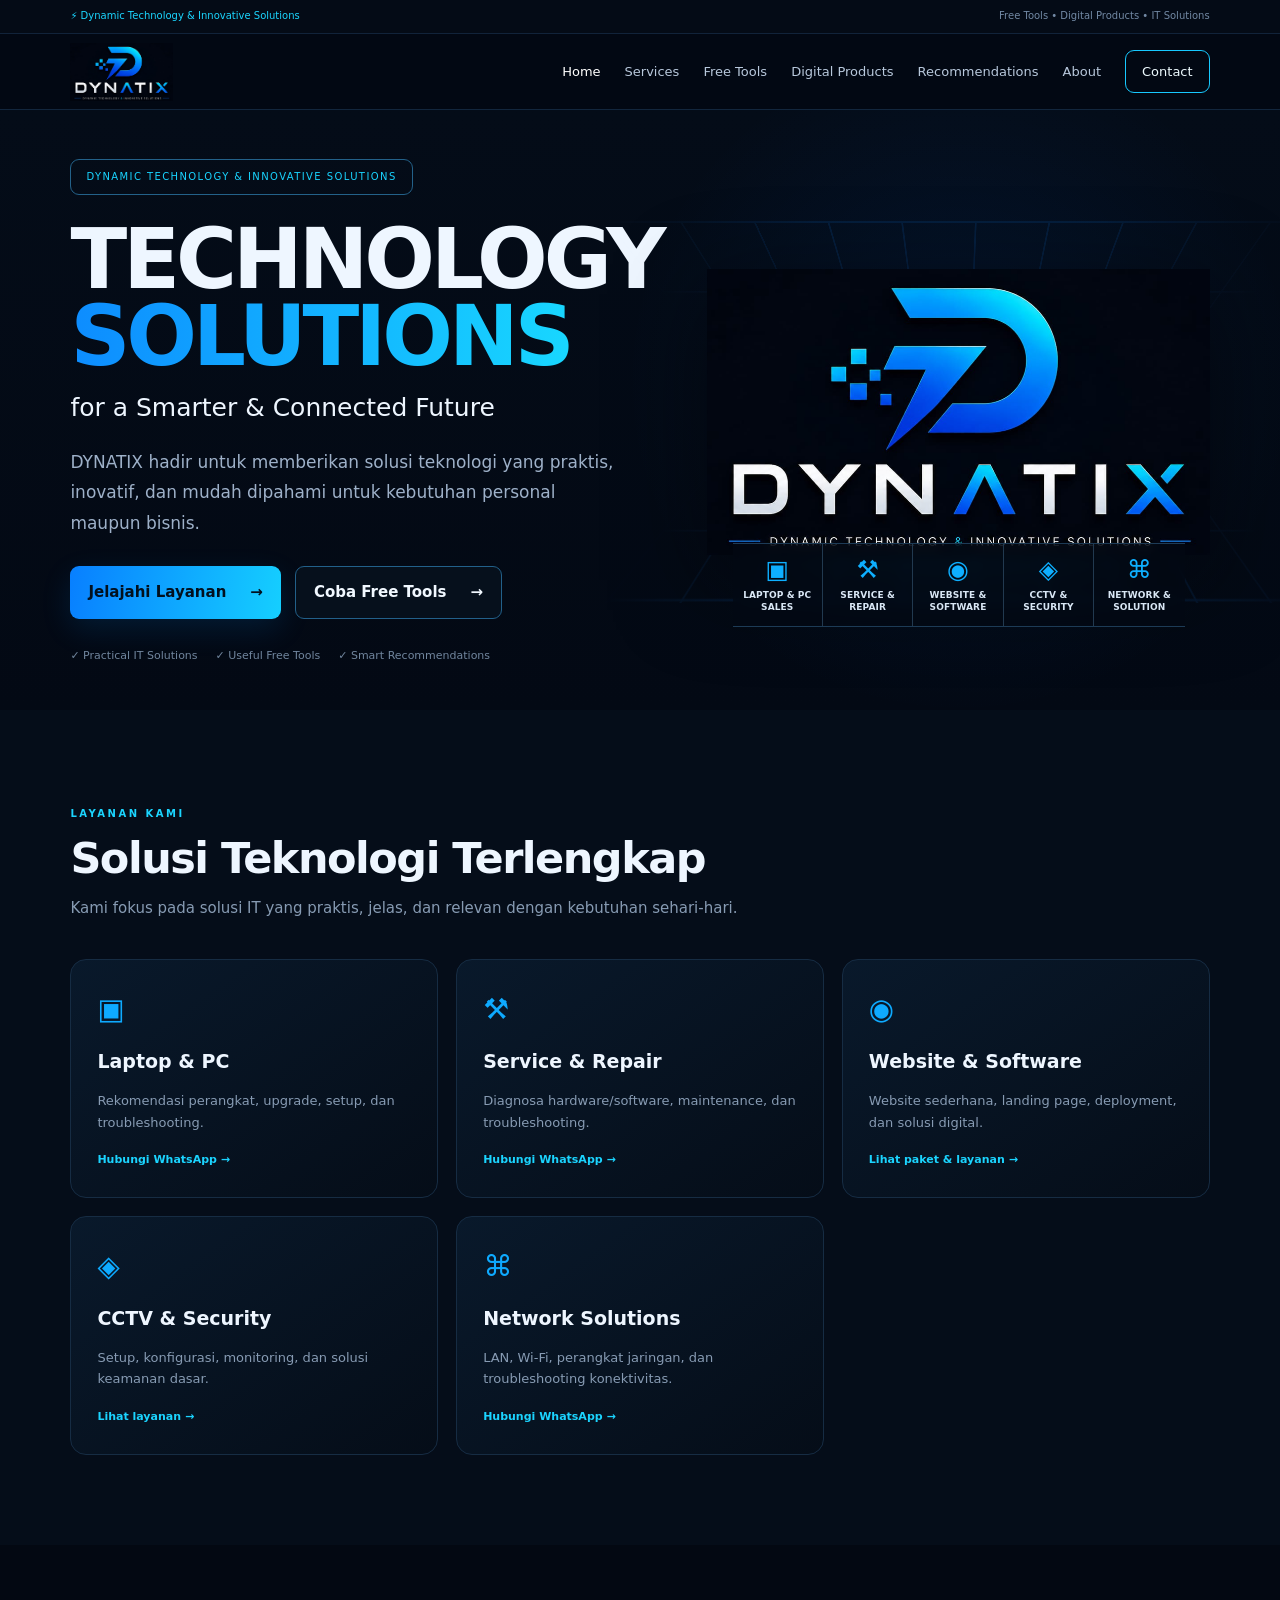
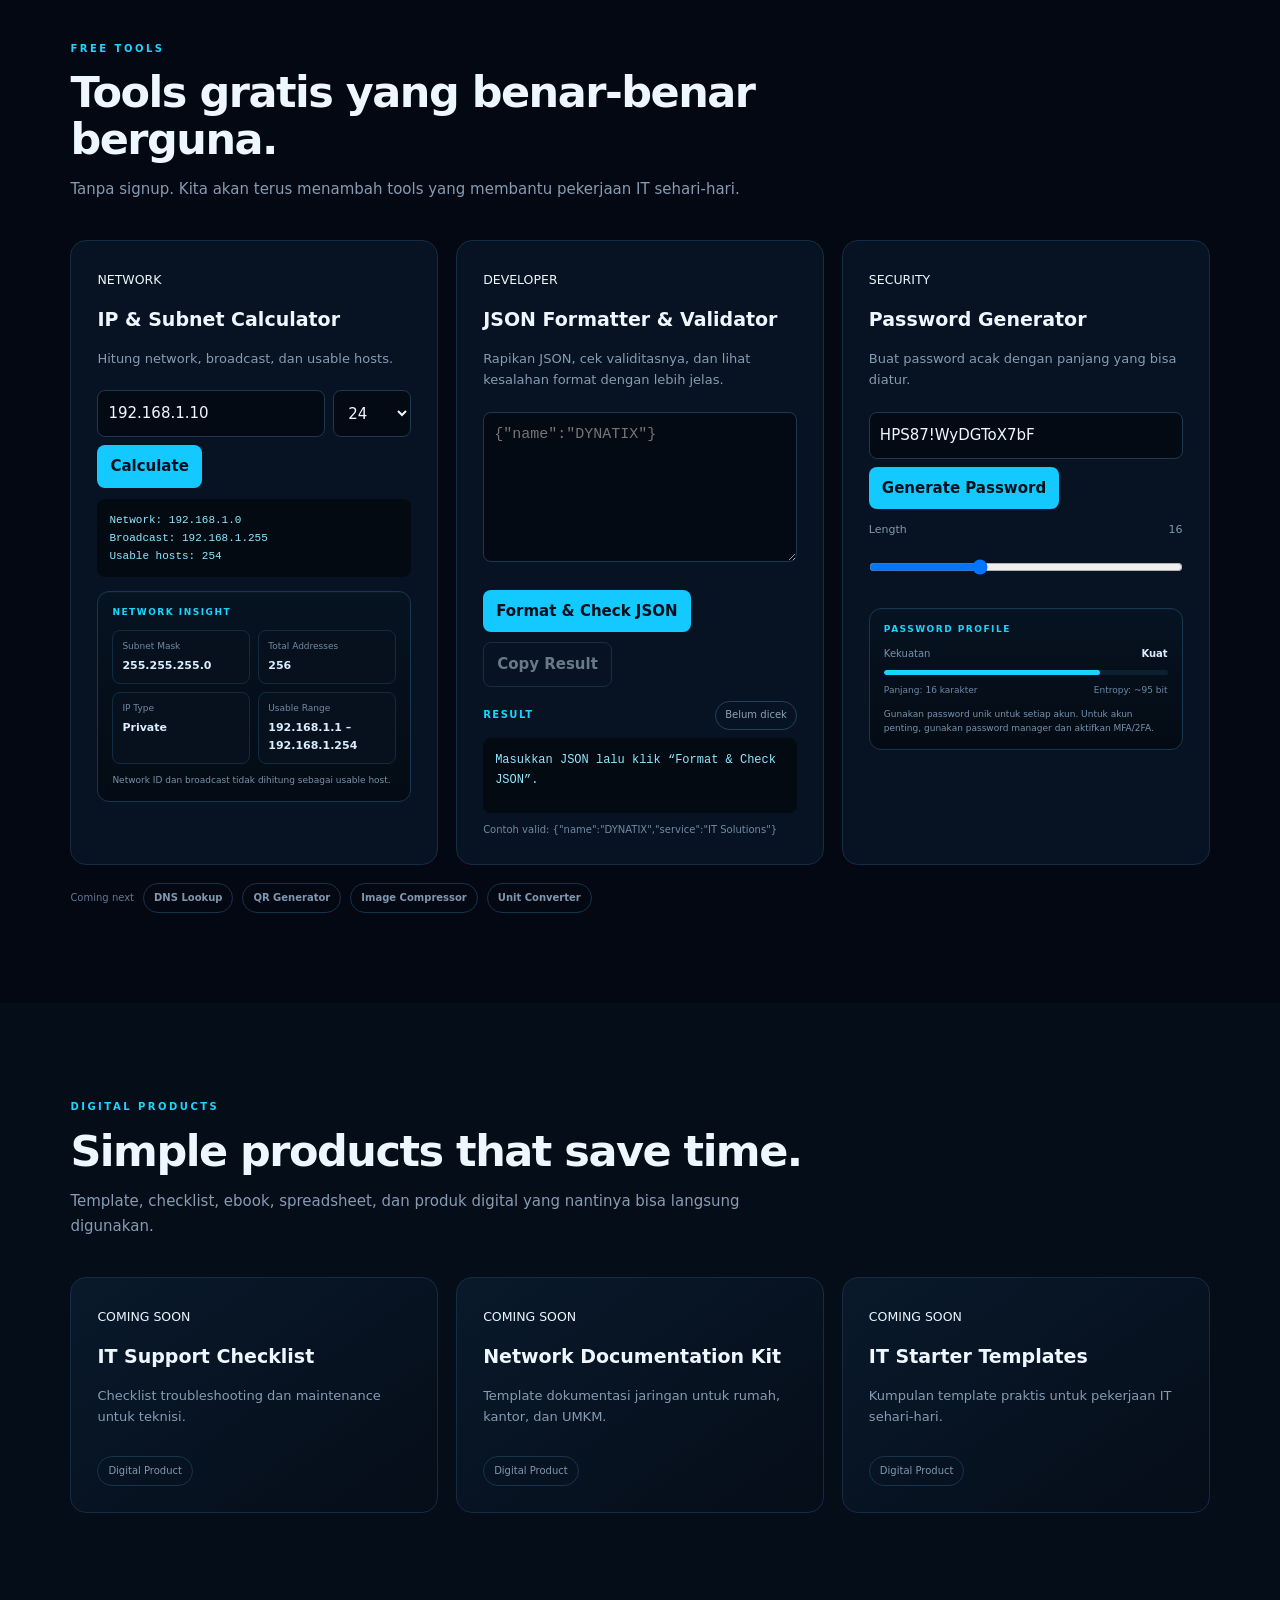
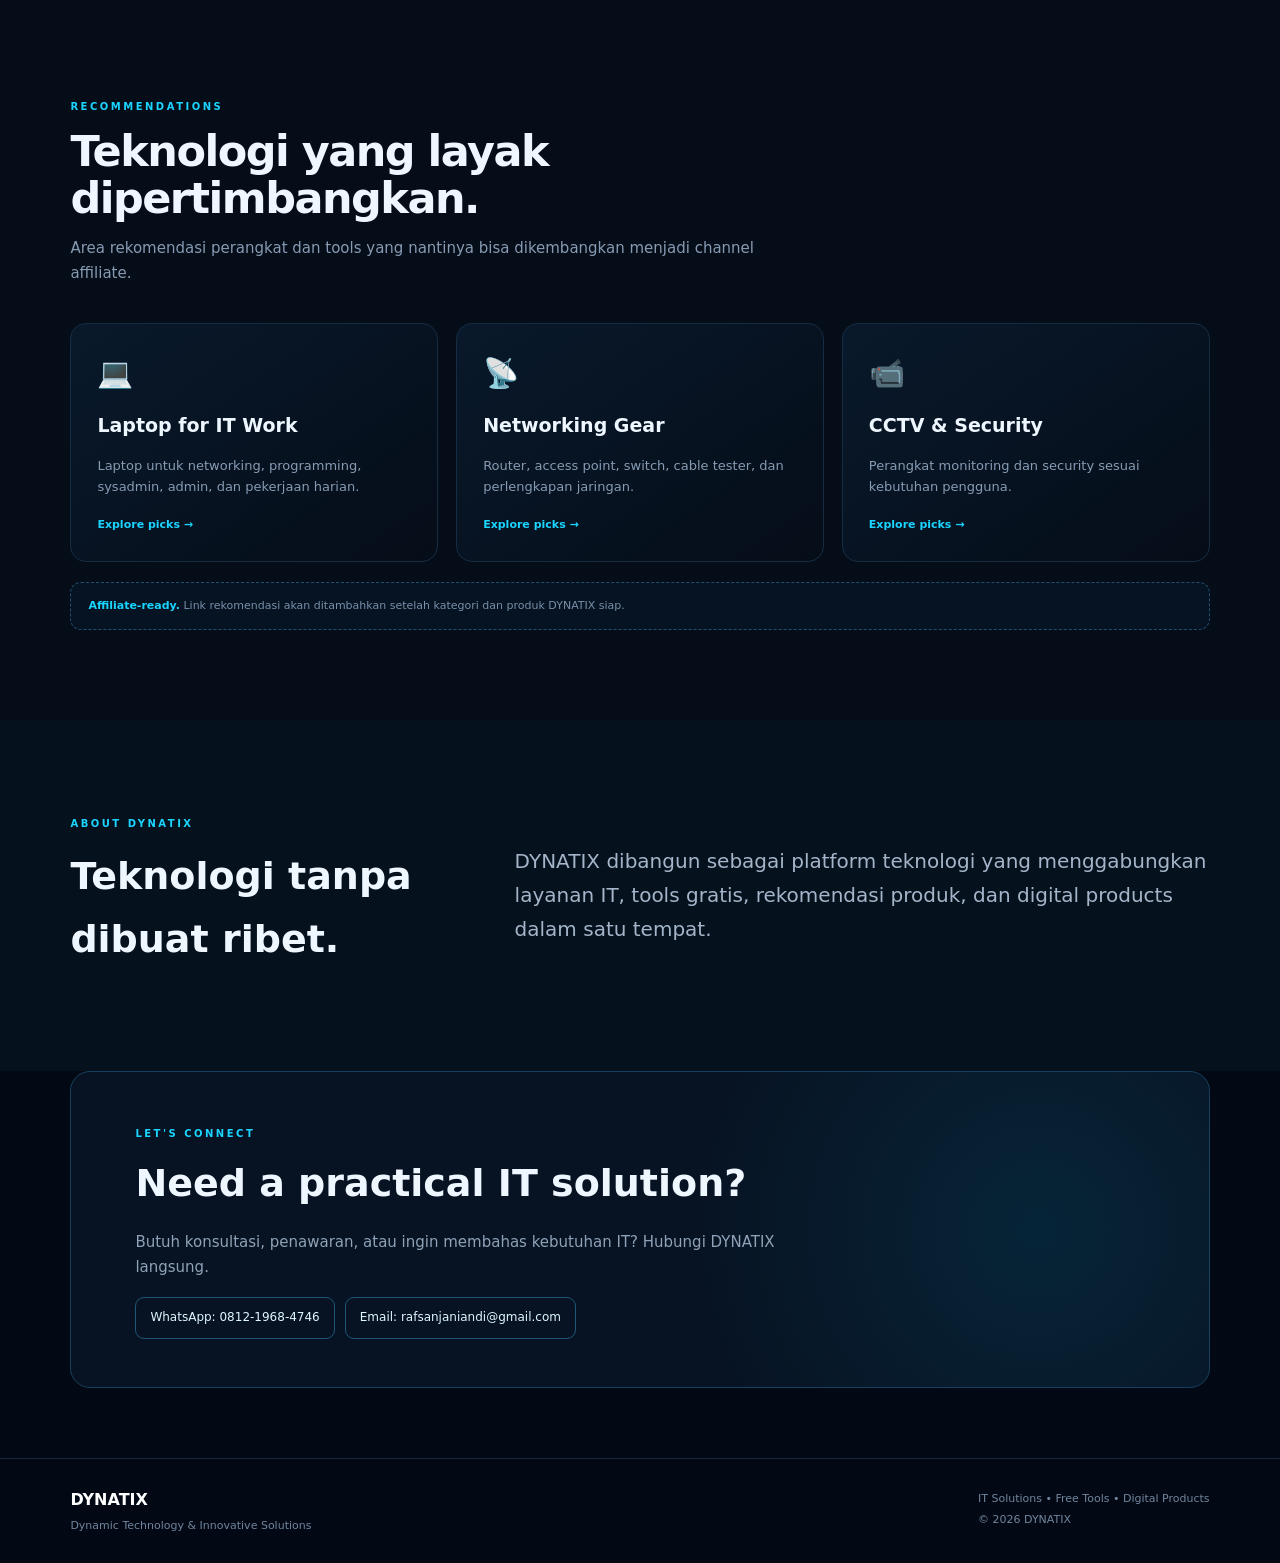
==== commit b0be8148: "Add files via upload" ====
--- a/index.html
+++ b/index.html
@@ -16,6 +16,30 @@
 .json-tool .json-result.error{color:#ffb5b5}
 .json-tool .json-result.success{color:#bfffe9}
 </style>
+
+<style id="dynatix-json-diagnostics-style">
+.json-result{font-size:12px!important;line-height:1.7!important}
+.json-tool .json-result.error{color:#ffc2c2}
+.json-tool .json-result.success{color:#c8ffed}
+</style>
+<style id="dynatix-tool-insights-style">
+.tool-insights{margin-top:14px;padding:13px 14px;border:1px solid #17364f;border-radius:12px;background:linear-gradient(180deg,#061321,#040b14);box-shadow:inset 0 1px 0 rgba(255,255,255,.025)}
+.insight-title{font-size:9px;letter-spacing:1.5px;color:#18d7ff;font-weight:800;margin-bottom:10px}
+.insight-grid{display:grid;grid-template-columns:1fr 1fr;gap:8px}
+.insight-grid>div{padding:8px 9px;border:1px solid #102c43;border-radius:8px;background:#07111d;min-width:0}
+.insight-grid span{display:block;color:#6f89a4;font-size:9px;margin-bottom:3px}
+.insight-grid b{display:block;color:#dcecff;font-size:11px;overflow-wrap:anywhere}
+.insight-tip{margin-top:10px;color:#7892ad;font-size:9px;line-height:1.55}
+.strength-row{display:flex;justify-content:space-between;align-items:center;gap:10px;font-size:10px;color:#7892ad}
+.strength-row b{color:#dcecff}
+.strength-bar{height:5px;border-radius:99px;background:#0c2032;overflow:hidden;margin:7px 0 8px}
+.strength-bar i{display:block;width:0;height:100%;border-radius:99px;background:#19d4ff;transition:width .3s ease}
+.pass-meta{display:flex;justify-content:space-between;gap:8px;color:#6f89a4;font-size:9px}
+.password-insights{margin-top:14px}
+@media(max-width:900px){
+  .insight-grid{grid-template-columns:1fr 1fr}
+}
+</style>
 </head><body>
 <div class="topbar"><span>⚡ Dynamic Technology & Innovative Solutions</span><span>Free Tools • Digital Products • IT Solutions</span></div>
 <header><a class="brand" href="#home"><img src="assets/dynatix-logo.jpg" alt="DYNATIX"></a><button id="menu" aria-label="Buka menu">☰</button><nav><a class="active" href="#home">Home</a><a href="#services">Services</a><a href="#tools">Free Tools</a><a href="#products">Digital Products</a><a href="#recommendations">Recommendations</a><a href="#about">About</a><a class="nav-contact" href="#contact">Contact</a></nav></header>
@@ -27,7 +51,7 @@
 <a class="service-link" href="service-cctv.html"><i>◈</i><span>CCTV &<br>SECURITY</span></a>
 <a class="service-link" href="https://wa.me/6281219684746?text=Halo%20DYNATIX%2C%20saya%20ingin%20konsultasi%20Network%20Solution." target="_blank" rel="noopener"><i>⌘</i><span>NETWORK &<br>SOLUTION</span></a>
 </div></div></section>
-<section class="quick-strip"><div><strong>01</strong><span>IT Solutions</span></div><div><strong>02</strong><span>Free Tools</span></div><div><strong>03</strong><span>Digital Products</span></div><div><strong>04</strong><span>Tech Recommendations</span></div></section>
+
 <section id="services" class="section"><div class="section-head"><small>LAYANAN KAMI</small><h2>Solusi Teknologi Terlengkap</h2><p>Kami fokus pada solusi IT yang praktis, jelas, dan relevan dengan kebutuhan sehari-hari.</p></div><div class="cards services-grid">
 <a class="service-link" href="https://wa.me/6281219684746?text=Halo%20DYNATIX%2C%20saya%20ingin%20konsultasi%20Laptop%20%26%20PC." target="_blank" rel="noopener"><article><div class="service-icon">▣</div><h3>Laptop & PC</h3><p>Rekomendasi perangkat, upgrade, setup, dan troubleshooting.</p><span>Hubungi WhatsApp →</span></article></a>
 <a class="service-link" href="https://wa.me/6281219684746?text=Halo%20DYNATIX%2C%20saya%20ingin%20konsultasi%20Service%20%26%20Repair." target="_blank" rel="noopener"><article><div class="service-icon">⚒</div><h3>Service & Repair</h3><p>Diagnosa hardware/software, maintenance, dan troubleshooting.</p><span>Hubungi WhatsApp →</span></article></a>
@@ -37,7 +61,17 @@
 </div></section>
 <section id="tools" class="section dark"><div class="section-head"><small>FREE TOOLS</small><h2>Tools gratis yang benar-benar berguna.</h2><p>Tanpa signup. Kita akan terus menambah tools yang membantu pekerjaan IT sehari-hari.</p></div><div class="cards tools-grid"><article class="tool-card"><small>NETWORK</small><h3>IP & Subnet Calculator</h3><p>Hitung network, broadcast, dan usable hosts.</p><div class="tool-row"><input id="ip" value="192.168.1.10"><select id="cidr"><option>24</option><option>25</option><option>26</option><option>27</option><option>28</option><option>29</option><option>30</option></select></div><button onclick="calc()">Calculate</button><pre id="ipout">Network: —
 Broadcast: —
-Usable hosts: —</pre></article><article class="tool-card json-tool">
+Usable hosts: —</pre>
+<div class="tool-insights ip-insights">
+  <div class="insight-title">NETWORK INSIGHT</div>
+  <div class="insight-grid">
+    <div><span>Subnet Mask</span><b id="maskout">—</b></div>
+    <div><span>Total Addresses</span><b id="totalout">—</b></div>
+    <div><span>IP Type</span><b id="typeout">—</b></div>
+    <div><span>Usable Range</span><b id="rangeout">—</b></div>
+  </div>
+  <div class="insight-tip" id="iptip">Masukkan IP dan prefix untuk melihat ringkasan jaringan.</div>
+</div></article><article class="tool-card json-tool">
 <small>DEVELOPER</small>
 <h3>JSON Formatter & Validator</h3>
 <p>Rapikan JSON, cek validitasnya, dan lihat kesalahan format dengan lebih jelas.</p>
@@ -49,7 +83,14 @@
 <div class="json-result-head"><span>RESULT</span><span id="jsonStatus" class="json-status neutral">Belum dicek</span></div>
 <pre id="jsonout" class="json-result">Masukkan JSON lalu klik “Format & Check JSON”.</pre>
 <div id="jsonHint" class="json-hint">Contoh valid: {"name":"DYNATIX","service":"IT Solutions"}</div>
-</article><article class="tool-card"><small>SECURITY</small><h3>Password Generator</h3><p>Buat password acak dengan panjang yang bisa diatur.</p><input id="pass" readonly><button onclick="gen()">Generate Password</button><div class="range"><span>Length</span><output id="lenout">16</output></div><input id="len" type="range" min="8" max="32" value="16" oninput="lenout.textContent=this.value"></article></div><div class="planned"><span>Coming next</span><b>DNS Lookup</b><b>QR Generator</b><b>Image Compressor</b><b>Unit Converter</b></div></section>
+</article><article class="tool-card password-tool"><small>SECURITY</small><h3>Password Generator</h3><p>Buat password acak dengan panjang yang bisa diatur.</p><input id="pass" readonly><button onclick="gen()">Generate Password</button><div class="range"><span>Length</span><output id="lenout">16</output></div><input id="len" type="range" min="8" max="32" value="16" oninput="lenout.textContent=this.value; updatePassProfile()">
+<div class="tool-insights password-insights">
+  <div class="insight-title">PASSWORD PROFILE</div>
+  <div class="strength-row"><span>Kekuatan</span><b id="passStrength">Belum dibuat</b></div>
+  <div class="strength-bar"><i id="passStrengthBar"></i></div>
+  <div class="pass-meta"><span id="passLengthInfo">Panjang: 16 karakter</span><span id="passEntropy">Entropy: —</span></div>
+  <div class="insight-tip">Gunakan password unik untuk setiap akun. Untuk akun penting, gunakan password manager dan aktifkan MFA/2FA.</div>
+</div></article></div><div class="planned"><span>Coming next</span><b>DNS Lookup</b><b>QR Generator</b><b>Image Compressor</b><b>Unit Converter</b></div></section>
 <section id="products" class="section"><div class="section-head"><small>DIGITAL PRODUCTS</small><h2>Simple products that save time.</h2><p>Template, checklist, ebook, spreadsheet, dan produk digital yang nantinya bisa langsung digunakan.</p></div><div class="cards product-grid"><article><small>COMING SOON</small><h3>IT Support Checklist</h3><p>Checklist troubleshooting dan maintenance untuk teknisi.</p><span class="tag">Digital Product</span></article><article><small>COMING SOON</small><h3>Network Documentation Kit</h3><p>Template dokumentasi jaringan untuk rumah, kantor, dan UMKM.</p><span class="tag">Digital Product</span></article><article><small>COMING SOON</small><h3>IT Starter Templates</h3><p>Kumpulan template praktis untuk pekerjaan IT sehari-hari.</p><span class="tag">Digital Product</span></article></div></section>
 <section id="recommendations" class="section"><div class="section-head"><small>RECOMMENDATIONS</small><h2>Teknologi yang layak dipertimbangkan.</h2><p>Area rekomendasi perangkat dan tools yang nantinya bisa dikembangkan menjadi channel affiliate.</p></div><div class="cards recommendation-grid"><article><div class="rec-icon">💻</div><h3>Laptop for IT Work</h3><p>Laptop untuk networking, programming, sysadmin, admin, dan pekerjaan harian.</p><a href="#contact">Explore picks →</a></article><article><div class="rec-icon">📡</div><h3>Networking Gear</h3><p>Router, access point, switch, cable tester, dan perlengkapan jaringan.</p><a href="#contact">Explore picks →</a></article><article><div class="rec-icon">📹</div><h3>CCTV & Security</h3><p>Perangkat monitoring dan security sesuai kebutuhan pengguna.</p><a href="#contact">Explore picks →</a></article></div><div class="affiliate-note"><b>Affiliate-ready.</b> Link rekomendasi akan ditambahkan setelah kategori dan produk DYNATIX siap.</div></section>
 <section id="about" class="section about"><div><small>ABOUT DYNATIX</small><h2>Teknologi tanpa dibuat ribet.</h2></div><p>DYNATIX dibangun sebagai platform teknologi yang menggabungkan layanan IT, tools gratis, rekomendasi produk, dan digital products dalam satu tempat.</p></section>
@@ -65,15 +106,93 @@
     el.textContent = text;
   }
 
-  function errorLocation(message, input){
-    const match = message.match(/position\s+(\d+)/i);
-    if(!match) return null;
-    const pos = Number(match[1]);
+  function getPosition(input, pos){
     const before = input.slice(0, pos);
     const line = (before.match(/\n/g)||[]).length + 1;
     const lastNl = before.lastIndexOf("\n");
     const column = pos - lastNl;
     return {pos, line, column};
+  }
+
+  function getErrorPosition(message, input){
+    let match = message.match(/position\s+(\d+)/i);
+    if(match) return getPosition(input, Number(match[1]));
+
+    // Chromium sometimes reports "at line X column Y".
+    match = message.match(/line\s+(\d+)\s+column\s+(\d+)/i);
+    if(match){
+      const line = Number(match[1]), column = Number(match[2]);
+      const lines = input.split("\n");
+      let pos = 0;
+      for(let i=0;i<line-1 && i<lines.length;i++) pos += lines[i].length + 1;
+      pos += Math.max(0, column - 1);
+      return {pos, line, column};
+    }
+    return null;
+  }
+
+  function context(input, pos){
+    if(pos == null) return "";
+    const from = Math.max(0, pos - 24);
+    const to = Math.min(input.length, pos + 24);
+    return input.slice(from, to).replace(/\n/g, "↵");
+  }
+
+  function diagnose(input, err){
+    const msg = String(err && err.message || "");
+    let loc = getErrorPosition(msg, input);
+    let suggestion = "Periksa tanda kutip, koma, titik dua, dan kurung JSON di sekitar lokasi tersebut.";
+    let wrong = "Sintaks JSON tidak sesuai.";
+    let example = "";
+
+    // Common mistakes with useful, human-readable fixes.
+    const singleQuote = /'/.test(input);
+    const unquotedKey = /[{,]\s*[A-Za-z_$][\w$-]*\s*:/.test(input);
+    const trailingComma = /,\s*[}\]]/.test(input);
+    const missingComma = /["}\]]\s*["{[]/.test(input);
+    const missingColon = /["'}\]]\s+["']/.test(input);
+
+    if(singleQuote){
+      wrong = "Ditemukan tanda kutip tunggal (').";
+      suggestion = 'JSON wajib memakai tanda kutip ganda (") untuk key dan nilai string.';
+      example = 'Salah: {\'nama\': \'DYNATIX\'}\\nBenar: {"nama": "DYNATIX"}';
+    } else if(unquotedKey){
+      const m = input.match(/[{,]\s*([A-Za-z_$][\w$-]*)\s*:/);
+      wrong = "Ada nama property yang belum memakai tanda kutip.";
+      suggestion = 'Tambahkan tanda kutip ganda pada nama property.';
+      example = m ? `Salah: ${m[1]}: "value"\\nBenar: "${m[1]}": "value"` : 'Benar: {"nama": "DYNATIX"}';
+    } else if(trailingComma){
+      wrong = "Ada koma berlebih sebelum } atau ].";
+      suggestion = "Hapus koma terakhir sebelum kurung penutup.";
+      example = 'Salah: {"nama":"DYNATIX",}\\nBenar: {"nama":"DYNATIX"}';
+    } else if(missingColon){
+      wrong = "Kemungkinan tanda titik dua (:) setelah nama property hilang.";
+      suggestion = "Gunakan format \"nama\": \"nilai\".";
+      example = 'Salah: {"nama" "DYNATIX"}\\nBenar: {"nama": "DYNATIX"}';
+    } else if(missingComma){
+      wrong = "Kemungkinan ada dua property/value yang berdempetan tanpa koma.";
+      suggestion = "Tambahkan koma (,) di antara item atau property.";
+      example = 'Salah: {"nama":"DYNATIX" "status":"active"}\\nBenar: {"nama":"DYNATIX", "status":"active"}';
+    } else if(/Unexpected end/i.test(msg)){
+      wrong = "JSON berhenti sebelum struktur selesai.";
+      suggestion = "Periksa apakah semua {, [, dan tanda kutip sudah ditutup.";
+      example = 'Object: {"nama":"DYNATIX"}\\nArray: ["Laptop", "CCTV"]';
+    } else if(/Unexpected token/i.test(msg)){
+      wrong = "Ada karakter atau tanda baca yang tidak diperbolehkan di lokasi tersebut.";
+      suggestion = "Periksa karakter yang ditunjuk dan pastikan struktur JSON mengikuti format key:value.";
+    }
+
+    if(!loc){
+      // Heuristic location for common errors.
+      const patterns = [
+        /'/.test(input) ? input.indexOf("'") : -1,
+        unquotedKey ? input.search(/[{,]\s*[A-Za-z_$][\w$-]*\s*:/) : -1,
+        trailingComma ? input.search(/,\s*[}\]]/) : -1
+      ].filter(n => n >= 0);
+      if(patterns.length) loc = getPosition(input, patterns[0]);
+    }
+
+    return {msg, loc, wrong, suggestion, example};
   }
 
   window.dynatixFormatJSON = function(){
@@ -101,24 +220,24 @@
       copy.disabled = false;
       copy.dataset.copyText = formatted;
       setStatus("valid","✓ JSON VALID");
-      hint.textContent = "Format JSON sudah benar dan sudah dirapikan.";
+      hint.textContent = "✓ Tidak ditemukan kesalahan. JSON sudah valid dan dirapikan.";
     }catch(err){
+      const d = diagnose(input, err);
+      const locText = d.loc
+        ? `Baris ${d.loc.line}, kolom ${d.loc.column}`
+        : "Lokasi tidak dapat ditentukan oleh browser";
+
       out.className = "json-result error";
-
-      const loc = errorLocation(err.message, input);
-      let detail = "JSON tidak valid.";
-      if(loc){
-        detail += "\\n\\nKesalahan terdeteksi sekitar baris " + loc.line + ", kolom " + loc.column + ".";
-      }
-      if(/Unexpected token/i.test(err.message)){
-        detail += "\\n\\nKemungkinan ada tanda baca yang kurang/salah, misalnya koma (,), titik dua (:), atau tanda kutip.";
-      } else if(/Unexpected end/i.test(err.message)){
-        detail += "\\n\\nKemungkinan ada kurung { [ atau tanda kutip yang belum ditutup.";
-      }
-      out.textContent = detail;
+      out.textContent =
+        "❌ JSON TIDAK VALID\n\n" +
+        "📍 LOKASI\n" + locText + "\n\n" +
+        "🔎 YANG SALAH\n" + d.wrong + "\n\n" +
+        "💡 SEHARUSNYA\n" + d.suggestion +
+        (d.example ? "\n\n🛠 CONTOH PERBAIKAN\n" + d.example.replace(/\\n/g, "\n") : "") +
+        (d.loc ? "\n\nPotongan sekitar lokasi:\n…" + context(input, d.loc.pos) + "…" : "");
 
       setStatus("invalid","✕ JSON TIDAK VALID");
-      hint.textContent = 'Catatan: teks biasa seperti "aku bisa" bukan JSON. JSON harus berupa object {...}, array [...], string, angka, true, false, atau null.';
+      hint.textContent = 'Tool ini memberi diagnosis untuk kesalahan JSON umum. Untuk error yang kompleks, gunakan lokasi dan potongan kode di atas sebagai panduan.';
     }
   };
 
@@ -134,8 +253,81 @@
       setTimeout(() => $("jsonCopyBtn").textContent = "Copy Result", 1400);
     }
   };
-
-  // Keep Enter/blur behavior unobtrusive; user still controls when to validate.
+})();
+</script>
+<script id="dynatix-enhanced-tools">
+(function(){
+  function ipToInt(ip){
+    const p=ip.trim().split('.').map(Number);
+    if(p.length!==4 || p.some(n=>!Number.isInteger(n)||n<0||n>255)) return null;
+    return (((p[0]*256+p[1])*256+p[2])*256+p[3])>>>0;
+  }
+  function intToIp(n){
+    return [(n>>>24)&255,(n>>>16)&255,(n>>>8)&255,n&255].join('.');
+  }
+  function maskFromCidr(c){
+    return c===0 ? 0 : (0xFFFFFFFF << (32-c))>>>0;
+  }
+  function classifyIP(ip){
+    const p=ip.split('.').map(Number);
+    if(p[0]===10 || (p[0]===172 && p[1]>=16 && p[1]<=31) || (p[0]===192 && p[1]===168)) return "Private";
+    if(p[0]===127) return "Loopback";
+    if(p[0]===169 && p[1]===254) return "Link-local";
+    return "Public";
+  }
+  function updateIPInsight(){
+    const ipEl=document.getElementById("ip"), cidrEl=document.getElementById("cidr");
+    if(!ipEl||!cidrEl) return;
+    const n=ipToInt(ipEl.value), c=Number(cidrEl.value);
+    const mask=maskFromCidr(c);
+    const maskOut=document.getElementById("maskout"), totalOut=document.getElementById("totalout");
+    const typeOut=document.getElementById("typeout"), rangeOut=document.getElementById("rangeout"), tip=document.getElementById("iptip");
+    if(n===null){
+      [maskOut,totalOut,typeOut,rangeOut].forEach(x=>{if(x)x.textContent="—"});
+      if(tip) tip.textContent="Format IP belum valid. Contoh: 192.168.1.10";
+      return;
+    }
+    const network=(n & mask)>>>0, broadcast=(network | (~mask>>>0))>>>0;
+    const total = 2**(32-c);
+    let usable = c>=31 ? total : Math.max(0,total-2);
+    let range = c>=31 ? (c===31 ? intToIp(network)+" – "+intToIp(broadcast) : intToIp(network)) : intToIp((network+1)>>>0)+" – "+intToIp((broadcast-1)>>>0);
+    if(maskOut) maskOut.textContent=intToIp(mask);
+    if(totalOut) totalOut.textContent=total.toLocaleString("id-ID");
+    if(typeOut) typeOut.textContent=classifyIP(ipEl.value);
+    if(rangeOut) rangeOut.textContent=range;
+    if(tip) tip.textContent = c>=31
+      ? "Prefix /"+c+" memiliki ruang alamat sangat terbatas; cocok untuk link point-to-point atau kebutuhan khusus."
+      : "Network ID dan broadcast tidak dihitung sebagai usable host.";
+  }
+  window.updatePassProfile=function(){
+    const lenEl=document.getElementById("len"), lenOut=document.getElementById("lenout");
+    if(!lenEl) return;
+    const len=Number(lenEl.value);
+    if(lenOut) lenOut.textContent=len;
+    const strength=document.getElementById("passStrength"), bar=document.getElementById("passStrengthBar");
+    const li=document.getElementById("passLengthInfo"), ent=document.getElementById("passEntropy");
+    // Generator uses upper/lower/digits, so estimate from a 62-character alphabet.
+    const entropy=Math.round(len*Math.log2(62));
+    let label="Sedang", pct=50;
+    if(len<12){label="Lemah";pct=28}
+    else if(len<16){label="Cukup kuat";pct=52}
+    else if(len<20){label="Kuat";pct=76}
+    else {label="Sangat kuat";pct=96}
+    if(strength) strength.textContent=label;
+    if(bar) bar.style.width=pct+"%";
+    if(li) li.textContent="Panjang: "+len+" karakter";
+    if(ent) ent.textContent="Entropy: ~"+entropy+" bit";
+  };
+  const oldGen=window.gen;
+  window.gen=function(){
+    if(typeof oldGen==="function") oldGen();
+    setTimeout(updatePassProfile,0);
+  };
+  const ip=document.getElementById("ip"), cidr=document.getElementById("cidr");
+  if(ip) ip.addEventListener("input",updateIPInsight);
+  if(cidr) cidr.addEventListener("change",updateIPInsight);
+  updateIPInsight();
+  updatePassProfile();
 })();
 </script>
 </body></html>
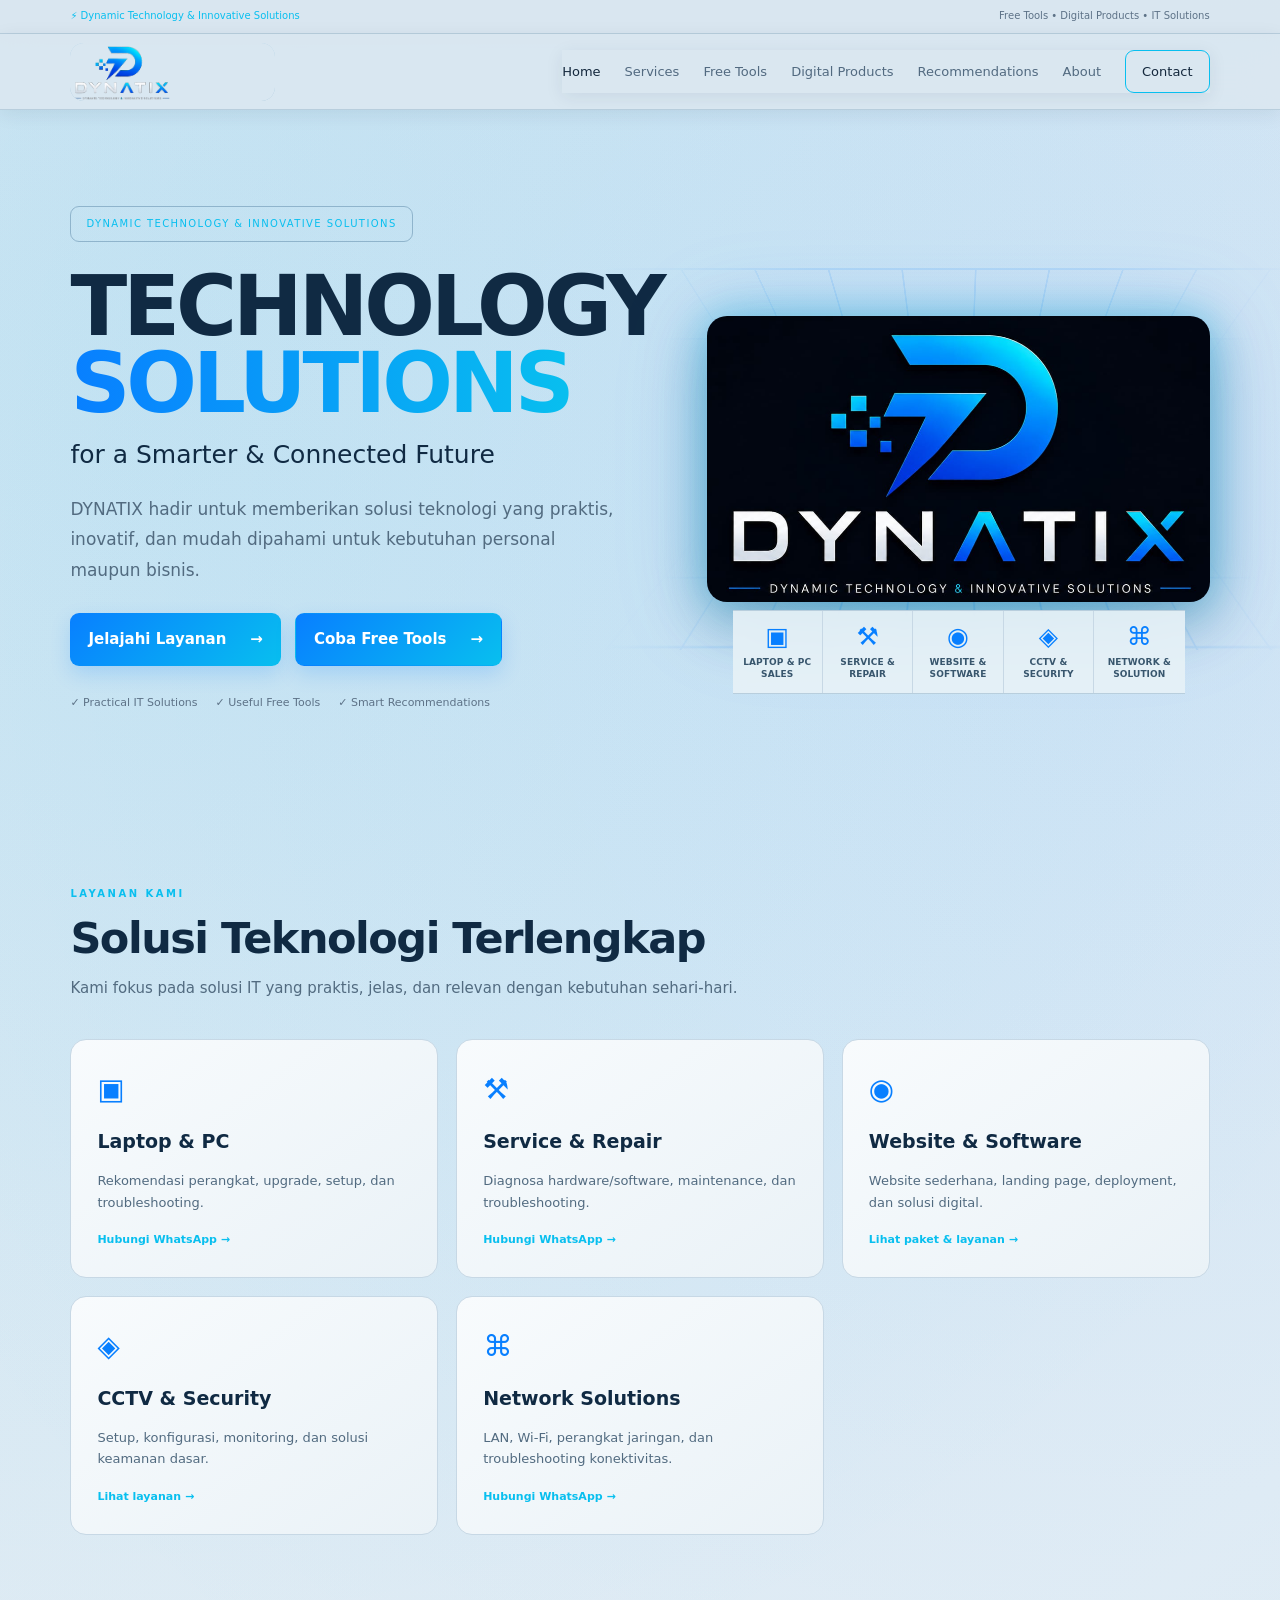
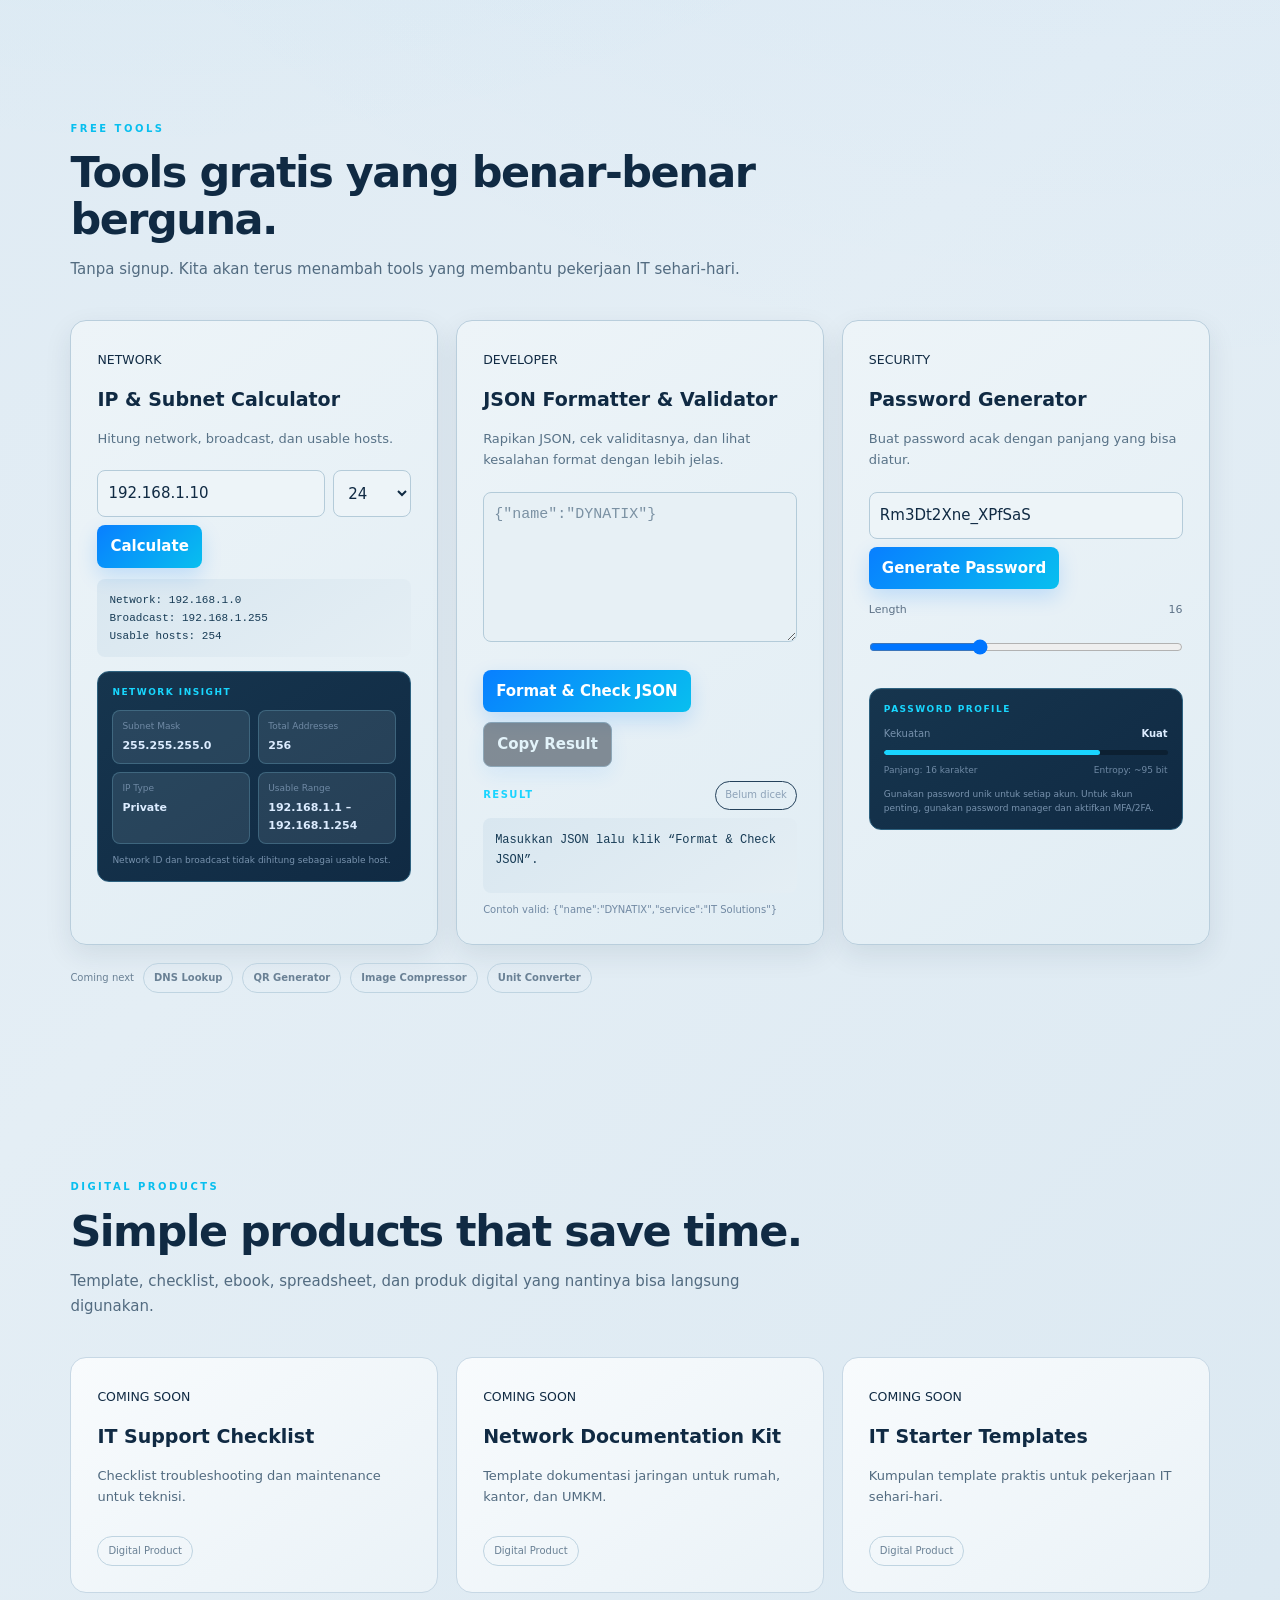
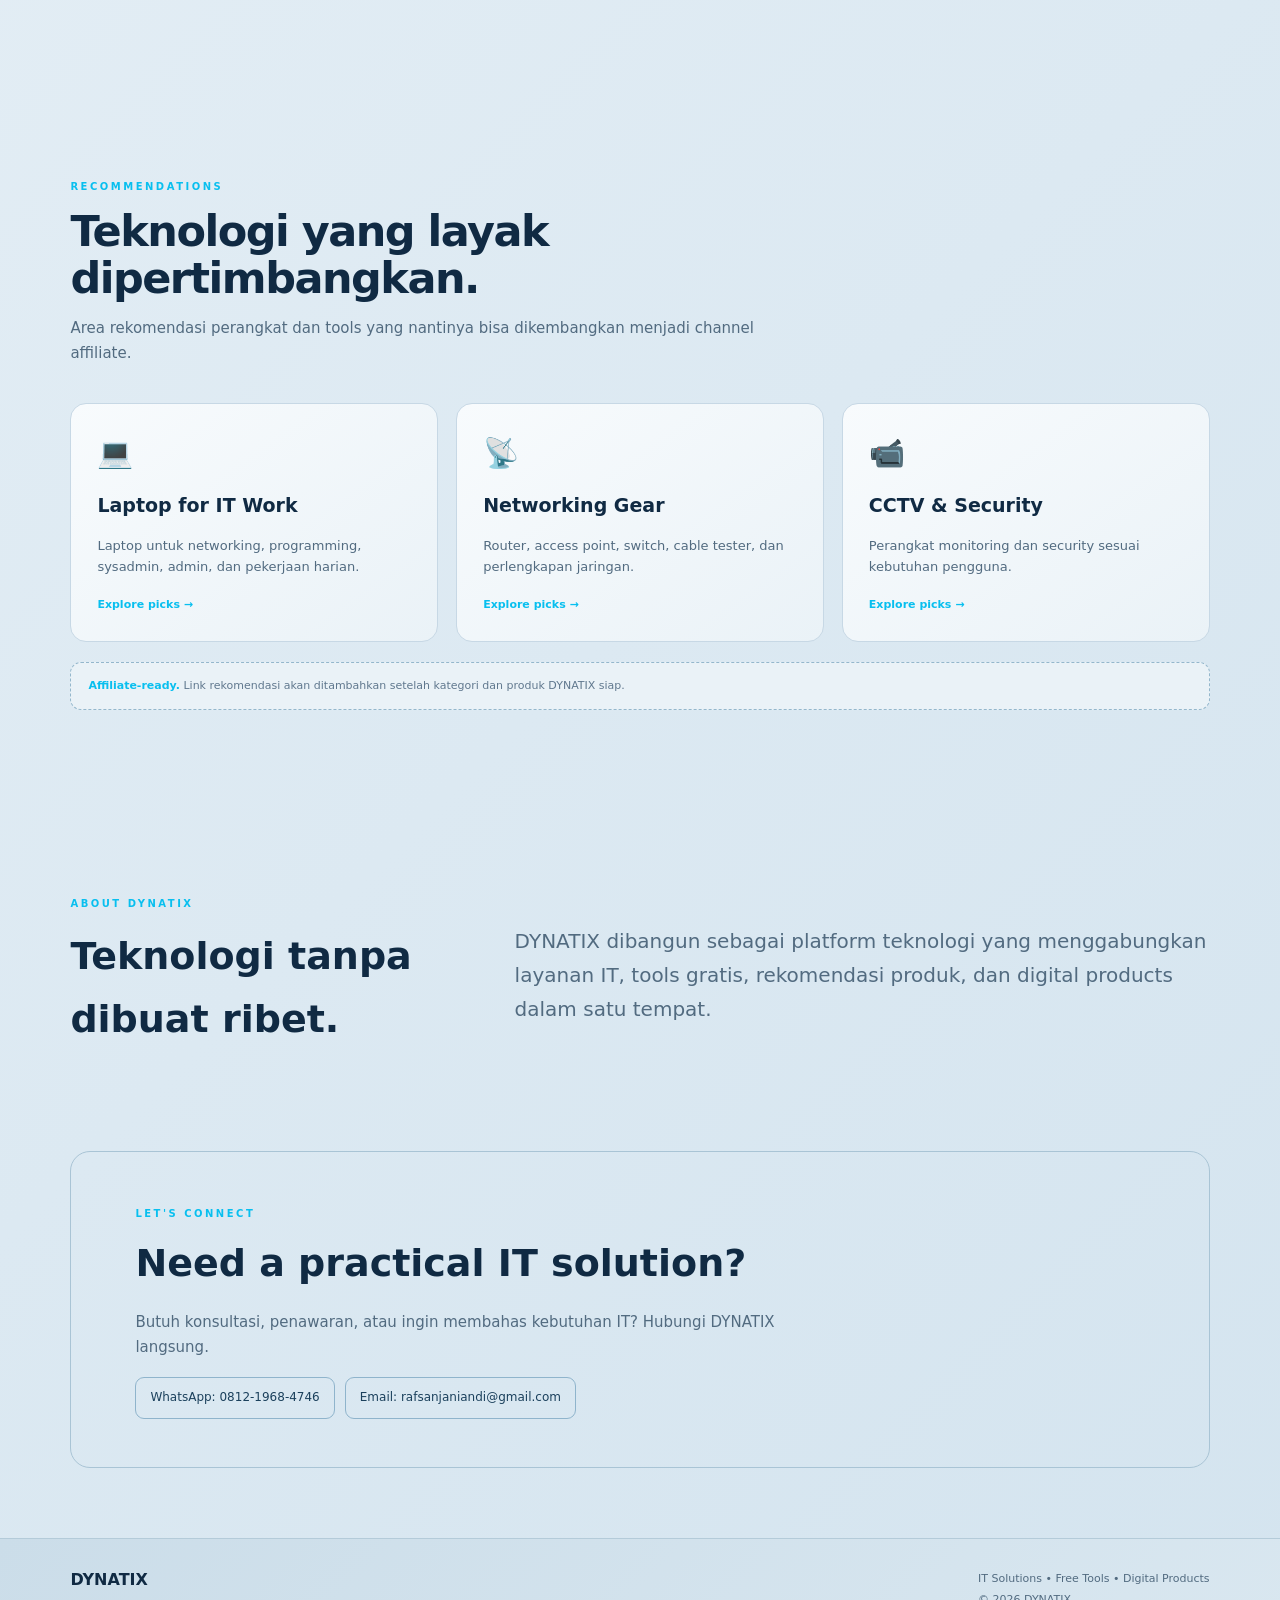
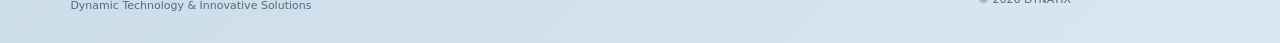
==== commit 0e1d6b1c: "Update index.html" ====
--- a/index.html
+++ b/index.html
@@ -42,7 +42,7 @@
 </style>
 </head><body>
 <div class="topbar"><span>⚡ Dynamic Technology & Innovative Solutions</span><span>Free Tools • Digital Products • IT Solutions</span></div>
-<header><a class="brand" href="#home"><img src="assets/dynatix-logo.jpg" alt="DYNATIX"></a><button id="menu" aria-label="Buka menu">☰</button><nav><a class="active" href="#home">Home</a><a href="#services">Services</a><a href="#tools">Free Tools</a><a href="#products">Digital Products</a><a href="#recommendations">Recommendations</a><a href="#about">About</a><a class="nav-contact" href="#contact">Contact</a></nav></header>
+<header><a class="brand" href="#home"><img src="assets/dynatix-logo-transparent.png" alt="DYNATIX"></a><button id="menu" aria-label="Buka menu">☰</button><nav><a class="active" href="#home">Home</a><a href="#services">Services</a><a href="#tools">Free Tools</a><a href="#products">Digital Products</a><a href="#recommendations">Recommendations</a><a href="#about">About</a><a class="nav-contact" href="#contact">Contact</a></nav></header>
 <main>
 <section id="home" class="hero"><div class="hero-copy"><small>DYNAMIC TECHNOLOGY & INNOVATIVE SOLUTIONS</small><h1>Technology<br><span>Solutions</span></h1><h2>for a Smarter & Connected Future</h2><p>DYNATIX hadir untuk memberikan solusi teknologi yang praktis, inovatif, dan mudah dipahami untuk kebutuhan personal maupun bisnis.</p><div class="actions"><a class="btn primary" href="#services">Jelajahi Layanan <b>→</b></a><a class="btn secondary" href="#tools">Coba Free Tools <b>→</b></a></div><div class="trust-row"><span>✓ Practical IT Solutions</span><span>✓ Useful Free Tools</span><span>✓ Smart Recommendations</span></div></div><div class="hero-visual"><div class="circuit circuit-a"></div><div class="circuit circuit-b"></div><div class="glow"></div><img class="hero-logo" src="assets/dynatix-logo.jpg" alt="DYNATIX — Dynamic Technology & Innovative Solutions"><div class="hero-services">
 <a class="service-link" href="https://wa.me/6281219684746?text=Halo%20DYNATIX%2C%20saya%20ingin%20konsultasi%20Laptop%20%26%20PC." target="_blank" rel="noopener"><i>▣</i><span>LAPTOP & PC<br>SALES</span></a>
@@ -330,4 +330,4 @@
   updatePassProfile();
 })();
 </script>
-</body></html>+</body></html>
--- a/style.css
+++ b/style.css
@@ -1,4 +1,4 @@
-*{box-sizing:border-box}html{scroll-behavior:smooth}body{margin:0;background:#030914;color:#eef6ff;font:15px/1.65 system-ui,-apple-system,Segoe UI,sans-serif}a{text-decoration:none;color:inherit}button,input,select,textarea{font:inherit}.topbar{height:34px;padding:0 5.5%;display:flex;align-items:center;justify-content:space-between;border-bottom:1px solid #11233a;background:#040b16;color:#7289a4;font-size:10px}.topbar span:first-child{color:#1bd6ff}header{height:76px;padding:8px 5.5%;position:sticky;top:0;z-index:20;display:flex;align-items:center;justify-content:space-between;background:#030914e8;border-bottom:1px solid #12263d;backdrop-filter:blur(18px)}.brand{display:block;width:205px;height:58px;overflow:hidden}.brand img{width:100%;height:100%;object-fit:contain;object-position:left center;display:block}nav{display:flex;align-items:center;gap:24px;color:#b8c8dc;font-size:13px}nav a{position:relative;padding:7px 0}nav a:hover,nav a.active{color:#fff}.nav-contact{border:1px solid #17c9ff;border-radius:9px;padding:10px 16px!important;color:#eefbff!important}#menu{display:none;background:none;border:0;color:#fff;font-size:25px}.hero{min-height:680px;padding:25px 5.5% 60px;display:grid;grid-template-columns:1fr 1.05fr;gap:45px;align-items:center;position:relative;overflow:hidden;background:radial-gradient(circle at 75% 45%,#006dff18,transparent 33%),linear-gradient(180deg,#040c18,#030914)}.hero-copy{max-width:620px}.hero-copy>small{display:inline-block;padding:9px 15px;border:1px solid #236189;border-radius:9px;color:#19d4ff;font-size:10px;letter-spacing:1.4px}.hero h1{font-size:clamp(58px,6.5vw,90px);line-height:.92;text-transform:uppercase;letter-spacing:-4px;margin:27px 0 12px}.hero h1 span{background:linear-gradient(90deg,#0d8cff,#18d7ff);-webkit-background-clip:text;color:transparent}.hero h2{font-size:25px;font-weight:500;margin:0 0 18px}.hero-copy>p{max-width:560px;color:#9eb1c9;font-size:17px;line-height:1.8}.actions{display:flex;gap:14px;margin:28px 0}.btn{display:inline-flex;align-items:center;justify-content:space-between;gap:24px;padding:13px 18px;border-radius:9px;font-weight:800}.primary{background:linear-gradient(100deg,#087fff,#15cfff);color:#02101e;box-shadow:0 10px 30px #008cff22}.secondary{border:1px solid #22608a;color:#f1f8ff;background:#06101c}.trust-row{display:flex;gap:18px;flex-wrap:wrap;color:#71869e;font-size:11px}.hero-visual{position:relative;min-height:520px;display:flex;align-items:center;justify-content:center}.hero-logo{position:relative;z-index:3;width:min(650px,100%);height:auto;max-height:390px;object-fit:contain;border-radius:0;box-shadow:none;filter:drop-shadow(0 25px 45px #0008)}.glow{position:absolute;width:370px;height:90px;bottom:105px;border-radius:50%;background:#00bfff38;filter:blur(28px);z-index:1}.circuit{position:absolute;width:80%;height:65%;opacity:.22;background-image:linear-gradient(90deg,#087cff 1px,transparent 1px),linear-gradient(#087cff 1px,transparent 1px);background-size:42px 42px;mask-image:linear-gradient(90deg,transparent,#000 30%,#000 70%,transparent);transform:perspective(300px) rotateX(50deg);z-index:0}.circuit-b{transform:perspective(300px) rotateX(-50deg);opacity:.12}.hero-services{position:absolute;z-index:4;bottom:45px;left:5%;right:5%;display:grid;grid-template-columns:repeat(5,1fr);border-top:1px solid #1d3b56;border-bottom:1px solid #1d3b56;background:#030914aa;backdrop-filter:blur(5px)}.hero-services div{min-height:78px;display:flex;flex-direction:column;align-items:center;justify-content:center;text-align:center;border-right:1px solid #21394f}.hero-services div:last-child{border-right:0}.hero-services i{font-style:normal;color:#0e9cff;font-size:25px;line-height:1;margin-bottom:7px}.hero-services span{font-size:9px;line-height:1.45;color:#d9e7f5}.floating-card{display:none!important}.section{padding:90px 5.5%;background:#050d19}.section.dark{background:#030812}.section-head{max-width:770px}.section-head small,.about small,.contact small{color:#1bd5ff;letter-spacing:2.5px;font-weight:800;font-size:10px}.section-head h2{font-size:43px;line-height:1.08;margin:10px 0 12px;letter-spacing:-1.5px}.section-head p{color:#879bb3;max-width:720px}.cards{display:grid;gap:18px;margin-top:38px}.services-grid,.tools-grid,.product-grid,.recommendation-grid{grid-template-columns:repeat(3,1fr)}.cards article{padding:26px;border:1px solid #162c43;border-radius:16px;background:linear-gradient(145deg,#09192b,#050d18);transition:.2s}.cards article:hover{transform:translateY(-4px);border-color:#1879ac;box-shadow:0 18px 50px #0004}.service-icon,.rec-icon{color:#0eaaff;font-size:29px}.cards h3{margin:12px 0 6px;font-size:19px}.cards p{color:#879bb3;font-size:13px}.cards article a,.service-link span{font-size:11px;color:#1bd4ff;font-weight:800}.service-link{display:block;cursor:pointer}.service-link:hover .service-icon{transform:translateY(-2px);filter:drop-shadow(0 0 8px #0eaaff)}.tool-card{background:#071322!important}.tool-card input,.tool-card select,.tool-card textarea{width:100%;margin:8px 0;padding:10px;border:1px solid #203750;border-radius:8px;background:#040a13;color:#eef6ff}.tool-card textarea{height:115px;resize:vertical}.tool-card button{padding:9px 13px;border:0;border-radius:8px;background:#14c9ff;color:#02101b;font-weight:800;cursor:pointer}.tool-row{display:grid;grid-template-columns:1fr 78px;gap:8px}.tool-card pre{padding:12px;min-height:75px;background:#040a12;color:#8ee8ff;border-radius:8px;font-size:11px;white-space:pre-wrap}.range{display:flex;justify-content:space-between;color:#8498ae;font-size:11px;margin-top:12px}.planned{display:flex;align-items:center;gap:9px;flex-wrap:wrap;margin-top:18px}.planned span{font-size:10px;color:#62788f}.planned b,.tag{font-size:10px;color:#8197ae;border:1px solid #18334c;border-radius:99px;padding:6px 10px}.tag{display:inline-block;margin-top:15px}.affiliate-note{margin-top:20px;padding:14px 17px;border:1px dashed #20506e;border-radius:11px;color:#7890a9;font-size:11px;background:#061322}.affiliate-note b{color:#19d5ff}.about{display:grid;grid-template-columns:.7fr 1.3fr;gap:70px;align-items:center;background:#06111e}.about h2{font-size:38px;margin:10px 0}.about>p{font-size:20px;line-height:1.7;color:#a4b5c9}.contact{margin:0 5.5% 70px;padding:48px 5%;border:1px solid #16405e;border-radius:20px;display:flex;align-items:center;justify-content:space-between;gap:25px;background:radial-gradient(circle at 85% 50%,#00cfff18,transparent 35%),#071323}.contact h2{font-size:38px;margin:8px 0}.contact p{max-width:680px;color:#8fa2b8}.contact-links{display:flex;gap:10px;flex-wrap:wrap;margin-top:18px}.contact-links a{padding:10px 14px;border:1px solid #1d5677;border-radius:9px;color:#dff7ff;font-size:12px}.contact-links a:hover{border-color:#19d4ff;color:#19d4ff}footer{padding:28px 5.5%;display:flex;justify-content:space-between;gap:25px;border-top:1px solid #13283f;color:#70859d;font-size:11px}footer b{display:block;color:#fff;font-size:16px}footer span{display:block;margin-top:3px}@media(max-width:1000px){nav{gap:14px}.hero{grid-template-columns:1fr}.hero-copy{max-width:750px}.hero-visual{min-height:520px}.services-grid,.tools-grid,.product-grid,.recommendation-grid{grid-template-columns:repeat(2,1fr)}.about{grid-template-columns:1fr}.contact{flex-direction:column;align-items:flex-start}}@media(max-width:720px){.topbar{display:none}header{height:68px;padding:7px 5%}.brand{width:160px;height:52px}#menu{display:block}nav{display:none;position:absolute;top:68px;right:5%;padding:16px;flex-direction:column;align-items:stretch;gap:4px;width:220px;background:#06111f;border:1px solid #17334b;border-radius:12px;box-shadow:0 20px 50px #0008}.hero{padding:65px 5% 40px}.hero h1{font-size:55px;letter-spacing:-2px}.hero h2{font-size:21px}.hero-copy>p{font-size:14px}.actions{flex-direction:column}.hero-visual{min-height:450px}.hero-logo{width:100%;max-height:280px}.hero-services{left:0;right:0;bottom:25px}.hero-services div{min-height:70px}.hero-services i{font-size:19px}.hero-services span{font-size:7px}section{padding:70px 5%}.section-head h2{font-size:34px}.services-grid,.tools-grid,.product-grid,.recommendation-grid{grid-template-columns:1fr}.about>p{font-size:16px}.contact{margin:0 5% 50px;padding:32px 24px}.contact h2{font-size:32px}footer{padding:24px 5%;flex-direction:column}}
+*{box-sizing:border-box}html{scroll-behavior:smooth}body{margin:0;background:#E8F0F7;color:#14283D;font:15px/1.65 system-ui,-apple-system,Segoe UI,sans-serif}a{text-decoration:none;color:inherit}button,input,select,textarea{font:inherit}.topbar{height:34px;padding:0 5.5%;display:flex;align-items:center;justify-content:space-between;border-bottom:1px solid #C7D8E5;background:#F4F8FB;color:#5D7287;font-size:10px}.topbar span:first-child{color:#08BFEF}header{height:76px;padding:8px 5.5%;position:sticky;top:0;z-index:20;display:flex;align-items:center;justify-content:space-between;background:#F4F8FBEE;border-bottom:1px solid #C7D8E5;backdrop-filter:blur(18px)}.brand{display:block;width:205px;height:58px;overflow:hidden}.brand img{width:100%;height:100%;object-fit:contain;object-position:left center;display:block}nav{display:flex;align-items:center;gap:24px;color:#526A80;font-size:13px}nav a{position:relative;padding:7px 0}nav a:hover,nav a.active{color:#14283D}.nav-contact{border:1px solid #08BFEF;border-radius:9px;padding:10px 16px!important;color:#14283D!important}#menu{display:none;background:none;border:0;color:#14283D;font-size:25px}.hero{min-height:680px;padding:78px 5.5% 60px;display:grid;grid-template-columns:1fr 1.05fr;gap:45px;align-items:center;position:relative;overflow:hidden;background:radial-gradient(circle at 75% 45%,#087FFF12,transparent 33%),linear-gradient(180deg,#EAF2F7,#E8F0F7)}.hero-copy{max-width:620px}.hero-copy>small{display:inline-block;padding:9px 15px;border:1px solid #8FB4CC;border-radius:9px;color:#08BFEF;font-size:10px;letter-spacing:1.4px}.hero h1{font-size:clamp(58px,6.5vw,90px);line-height:.92;text-transform:uppercase;letter-spacing:-4px;margin:27px 0 12px}.hero h1 span{background:linear-gradient(90deg,#087FFF,#08BFEF);-webkit-background-clip:text;color:transparent}.hero h2{font-size:25px;font-weight:500;margin:0 0 18px}.hero-copy>p{max-width:560px;color:#5D7287;font-size:17px;line-height:1.8}.actions{display:flex;gap:14px;margin:28px 0}.btn{display:inline-flex;align-items:center;justify-content:space-between;gap:24px;padding:13px 18px;border-radius:9px;font-weight:800}.primary{background:linear-gradient(100deg,#087FFF,#08BFEF);color:#F8FBFD;box-shadow:0 10px 30px #087FFF22}.secondary{border:1px solid #8FB4CC;color:#14283D;background:#F8FBFD}.trust-row{display:flex;gap:18px;flex-wrap:wrap;color:#5D7287;font-size:11px}.hero-visual{position:relative;min-height:520px;display:flex;align-items:center;justify-content:center}.hero-logo{position:relative;z-index:3;width:min(650px,100%);height:auto;max-height:390px;object-fit:contain;border-radius:0;box-shadow:none;filter:drop-shadow(0 25px 45px #0008)}.glow{position:absolute;width:370px;height:90px;bottom:105px;border-radius:50%;background:#08BFEF38;filter:blur(28px);z-index:1}.circuit{position:absolute;width:80%;height:65%;opacity:.22;background-image:linear-gradient(90deg,#087FFF 1px,transparent 1px),linear-gradient(#087FFF 1px,transparent 1px);background-size:42px 42px;mask-image:linear-gradient(90deg,transparent,#000 30%,#000 70%,transparent);transform:perspective(300px) rotateX(50deg);z-index:0}.circuit-b{transform:perspective(300px) rotateX(-50deg);opacity:.12}.hero-services{position:absolute;z-index:4;bottom:25px;left:5%;right:5%;display:grid;grid-template-columns:repeat(5,1fr);border-top:1px solid #B8D0DF;border-bottom:1px solid #B8D0DF;background:#F4F8FBCC;backdrop-filter:blur(5px)}.hero-services div{min-height:78px;display:flex;flex-direction:column;align-items:center;justify-content:center;text-align:center;border-right:1px solid #C7D8E5}.hero-services div:last-child{border-right:0}.hero-services i{font-style:normal;color:#087FFF;font-size:25px;line-height:1;margin-bottom:7px}.hero-services span{font-size:9px;line-height:1.45;color:#38566D}.floating-card{display:none!important}.section{padding:90px 5.5%;background:#EAF2F7}.section.dark{background:#DCE8F1}.section-head{max-width:770px}.section-head small,.about small,.contact small{color:#08BFEF;letter-spacing:2.5px;font-weight:800;font-size:10px}.section-head h2{font-size:43px;line-height:1.08;margin:10px 0 12px;letter-spacing:-1.5px}.section-head p{color:#647B90;max-width:720px}.cards{display:grid;gap:18px;margin-top:38px}.services-grid,.tools-grid,.product-grid,.recommendation-grid{grid-template-columns:repeat(3,1fr)}.cards article{padding:26px;border:1px solid #C7D8E5;border-radius:16px;background:linear-gradient(145deg,#F8FBFD,#EAF2F7);transition:.2s}.cards article:hover{transform:translateY(-4px);border-color:#087FFF;box-shadow:0 18px 50px #0004}.service-icon,.rec-icon{color:#087FFF;font-size:29px}.cards h3{margin:12px 0 6px;font-size:19px}.cards p{color:#647B90;font-size:13px}.cards article a,.service-link span{font-size:11px;color:#08BFEF;font-weight:800}.service-link{display:block;cursor:pointer}.service-link:hover .service-icon{transform:translateY(-2px);filter:drop-shadow(0 0 8px #087FFF)}.tool-card{background:#EAF2F7!important}.tool-card input,.tool-card select,.tool-card textarea{width:100%;margin:8px 0;padding:10px;border:1px solid #B5CBD9;border-radius:8px;background:#F8FBFD;color:#14283D}.tool-card textarea{height:115px;resize:vertical}.tool-card button{padding:9px 13px;border:0;border-radius:8px;background:#08BFEF;color:#F8FBFD;font-weight:800;cursor:pointer}.tool-row{display:grid;grid-template-columns:1fr 78px;gap:8px}.tool-card pre{padding:12px;min-height:75px;background:#DCE8F1;color:#067FA8;border-radius:8px;font-size:11px;white-space:pre-wrap}.range{display:flex;justify-content:space-between;color:#5D7287;font-size:11px;margin-top:12px}.planned{display:flex;align-items:center;gap:9px;flex-wrap:wrap;margin-top:18px}.planned span{font-size:10px;color:#6A8195}.planned b,.tag{font-size:10px;color:#6A8195;border:1px solid #BFD4E1;border-radius:99px;padding:6px 10px}.tag{display:inline-block;margin-top:15px}.affiliate-note{margin-top:20px;padding:14px 17px;border:1px dashed #94B7CC;border-radius:11px;color:#60788E;font-size:11px;background:#EAF2F7}.affiliate-note b{color:#08BFEF}.about{display:grid;grid-template-columns:.7fr 1.3fr;gap:70px;align-items:center;background:#DCE8F1}.about h2{font-size:38px;margin:10px 0}.about>p{font-size:20px;line-height:1.7;color:#4E657A}.contact{margin:0 5.5% 70px;padding:48px 5%;border:1px solid #A9C4D5;border-radius:20px;display:flex;align-items:center;justify-content:space-between;gap:25px;background:radial-gradient(circle at 85% 50%,#08BFEF18,transparent 35%),#F8FBFD}.contact h2{font-size:38px;margin:8px 0}.contact p{max-width:680px;color:#60788E}.contact-links{display:flex;gap:10px;flex-wrap:wrap;margin-top:18px}.contact-links a{padding:10px 14px;border:1px solid #8FB4CC;border-radius:9px;color:#1B405C;font-size:12px}.contact-links a:hover{border-color:#08BFEF;color:#08BFEF}footer{padding:28px 5.5%;display:flex;justify-content:space-between;gap:25px;border-top:1px solid #B8D0DF;color:#60788E;font-size:11px}footer b{display:block;color:#14283D;font-size:16px}footer span{display:block;margin-top:3px}@media(max-width:1000px){nav{gap:14px}.hero{grid-template-columns:1fr}.hero-copy{max-width:750px}.hero-visual{min-height:520px}.services-grid,.tools-grid,.product-grid,.recommendation-grid{grid-template-columns:repeat(2,1fr)}.about{grid-template-columns:1fr}.contact{flex-direction:column;align-items:flex-start}}@media(max-width:720px){.topbar{display:none}header{height:68px;padding:7px 5%}.brand{width:160px;height:52px}#menu{display:block}nav{display:none;position:absolute;top:68px;right:5%;padding:16px;flex-direction:column;align-items:stretch;gap:4px;width:220px;background:#F8FBFD;border:1px solid #C7D8E5;border-radius:12px;box-shadow:0 20px 50px #0008}.hero{padding:65px 5% 40px}.hero h1{font-size:55px;letter-spacing:-2px}.hero h2{font-size:21px}.hero-copy>p{font-size:14px}.actions{flex-direction:column}.hero-visual{min-height:450px}.hero-logo{width:100%;max-height:280px}.hero-services{left:0;right:0;bottom:25px}.hero-services div{min-height:70px}.hero-services i{font-size:19px}.hero-services span{font-size:7px}section{padding:70px 5%}.section-head h2{font-size:34px}.services-grid,.tools-grid,.product-grid,.recommendation-grid{grid-template-columns:1fr}.about>p{font-size:16px}.contact{margin:0 5% 50px;padding:32px 24px}.contact h2{font-size:32px}footer{padding:24px 5%;flex-direction:column}}
 /* garis cyan saat hover */
 .hero-services .service-link::after{
   content:"";
@@ -11,7 +11,7 @@
   background:linear-gradient(
     90deg,
     transparent,
-    #16d4ff,
+    #08BFEF,
     transparent
   );
 
@@ -27,8 +27,8 @@
   background:
     linear-gradient(
       180deg,
-      rgba(8,145,255,.08),
-      rgba(8,145,255,.02)
+      rgba(8,127,255,.09),
+      rgba(8,191,239,.04)
     );
 
   transform:translateY(-2px);
@@ -39,7 +39,7 @@
     translateY(-2px)
     scale(1.1);
 
-  color:#5be6ff;
+  color:#06AEDD;
 
   filter:
     drop-shadow(
@@ -49,7 +49,7 @@
 }
 
 .hero-services .service-link:hover span{
-  color:#fff;
+  color:#14283D;
 
   text-shadow:
     0 0 8px
@@ -175,7 +175,7 @@
 .hero-services{
   position:absolute;
   z-index:4;
-  bottom:45px;
+  bottom:25px;
   left:5%;
   right:5%;
 
@@ -184,10 +184,10 @@
 
   min-height:82px;
 
-  border-top:1px solid #1d3b56;
-  border-bottom:1px solid #1d3b56;
-
-  background:rgba(3,9,20,.67);
+  border-top:1px solid #B8D0DF;
+  border-bottom:1px solid #B8D0DF;
+
+  background:rgba(248,251,253,.84);
   backdrop-filter:blur(6px);
 }
 
@@ -206,7 +206,7 @@
   position:relative;
   overflow:hidden;
 
-  border-right:1px solid #21394f;
+  border-right:1px solid #C7D8E5;
 
   cursor:pointer;
 
@@ -236,7 +236,7 @@
   font-size:25px;
   line-height:1;
 
-  color:#0eafff;
+  color:#087FFF;
 
   animation:dynatixServiceFloat 3.8s ease-in-out infinite;
 
@@ -254,7 +254,7 @@
   align-items:flex-start;
   justify-content:center;
 
-  color:#d9e7f5;
+  color:#38566D;
 
   font-size:9px;
   line-height:1.35;
@@ -309,12 +309,12 @@
 .hero-services .service-link:hover i{
   animation-play-state:paused;
   transform:scale(1.1) translateY(-1px);
-  color:#5be6ff;
+  color:#06AEDD;
   filter:drop-shadow(0 0 9px rgba(22,212,255,.72));
 }
 
 .hero-services .service-link:hover span{
-  color:#ffffff;
+  color:#14283D;
   text-shadow:0 0 8px rgba(22,212,255,.32);
 }
 
@@ -332,7 +332,7 @@
   background:linear-gradient(
     90deg,
     transparent,
-    #16d4ff,
+    #08BFEF,
     transparent
   );
 
@@ -397,9 +397,695 @@
   }
 }
 
-/* Service Web - compact hero */
-.hero{
-    min-height:0 !important;
-    padding-top:42px !important;
-    padding-bottom:38px !important;
-}
+
+/* ===== DYNATIX BRIGHT TECH THEME — final palette ===== */
+body{background:#E8F0F7;color:#14283D}
+.topbar{background:#F4F8FB;color:#5D7287;border-color:#C7D8E5}
+header{background:rgba(244,248,251,.94);border-color:#C7D8E5}
+nav{color:#526A80}
+nav a:hover,nav a.active{color:#14283D}
+.hero{background:radial-gradient(circle at 75% 45%,rgba(8,127,255,.08),transparent 33%),linear-gradient(180deg,#F4F8FB,#E8F0F7)}
+.section{background:#EAF2F7}
+.section.dark{background:#DCE8F1}
+.cards article{background:linear-gradient(145deg,#F8FBFD,#EAF2F7);border-color:#C7D8E5}
+.tool-card{background:#F8FBFD!important}
+.tool-card input,.tool-card select,.tool-card textarea{background:#FFFFFF;color:#14283D;border-color:#B5CBD9}
+.tool-card pre{background:#DCE8F1;color:#067FA8}
+.contact{background:radial-gradient(circle at 85% 50%,rgba(8,191,239,.10),transparent 35%),#F8FBFD;border-color:#A9C4D5}
+.about{background:#DCE8F1}
+footer{border-color:#C7D8E5;color:#60788E}
+footer b{color:#14283D}
+.hero-services{background:rgba(248,251,253,.84);border-color:#B8D0DF}
+.hero-services .service-link{border-color:#C7D8E5}
+.hero-services .service-link span{color:#38566D}
+.hero-services .service-link:hover{background:linear-gradient(180deg,rgba(8,127,255,.09),rgba(8,191,239,.04));box-shadow:inset 0 -2px 0 rgba(8,191,239,.55)}
+nav a{color:#526A80}
+.nav-contact{color:#14283D!important;border-color:#08BFEF}
+.secondary{background:#F8FBFD;color:#14283D;border-color:#8FB4CC}
+
+/* =========================================================
+   DYNATIX — SOFT SLATE TECH THEME
+   Tambahkan PALING BAWAH style.css
+   Jangan hapus CSS lama
+   ========================================================= */
+
+/* ---------- GLOBAL ---------- */
+
+html,
+body {
+  background:
+    radial-gradient(
+      circle at 12% 8%,
+      rgba(8, 191, 239, 0.10),
+      transparent 30%
+    ),
+    radial-gradient(
+      circle at 88% 12%,
+      rgba(8, 127, 255, 0.08),
+      transparent 32%
+    ),
+    linear-gradient(
+      135deg,
+      #d9e7f2 0%,
+      #e4eef5 45%,
+      #d4e4ef 100%
+    ) !important;
+
+  color: #102a43 !important;
+}
+
+
+/* ---------- HEADER / NAV ---------- */
+
+header,
+nav,
+.topbar,
+.navbar {
+  background: rgba(218, 231, 241, 0.94) !important;
+
+  border-color: #b8cedd !important;
+
+  box-shadow:
+    0 4px 18px rgba(16, 42, 67, 0.08) !important;
+}
+
+
+/* ---------- MAIN AREA ---------- */
+
+main,
+section,
+.page,
+.hero,
+.tools-section {
+  background: transparent !important;
+}
+
+
+/* ---------- GENERAL TEXT ---------- */
+
+h1,
+h2,
+h3,
+h4,
+h5,
+h6 {
+  color: #102a43 !important;
+}
+
+p {
+  color: #526b80 !important;
+}
+
+
+/* ---------- EYEBROW / LABEL ---------- */
+
+.eyebrow,
+.label {
+  color: #0878c9 !important;
+
+  background: rgba(8, 191, 239, 0.08) !important;
+
+  border-color: #8bcde3 !important;
+}
+
+
+/* =========================================================
+   CARDS
+   ========================================================= */
+
+.card,
+.tool-card,
+.tool,
+.panel,
+.pricing .card,
+.service-card {
+  background:
+    linear-gradient(
+      145deg,
+      rgba(248, 251, 253, 0.96),
+      rgba(231, 240, 246, 0.96)
+    ) !important;
+
+  color: #102a43 !important;
+
+  border-color: #b9cedc !important;
+
+  box-shadow:
+    0 10px 28px rgba(16, 42, 67, 0.09) !important;
+}
+
+
+/* Card hover */
+
+.card:hover,
+.tool-card:hover,
+.tool:hover,
+.service-card:hover {
+  border-color: #5ccbe8 !important;
+
+  box-shadow:
+    0 14px 34px rgba(8, 127, 255, 0.12),
+    0 0 20px rgba(8, 191, 239, 0.06) !important;
+}
+
+
+/* Card text */
+
+.card p,
+.card li,
+.tool-card p,
+.tool p,
+.service-card p {
+  color: #526b80 !important;
+}
+
+
+/* =========================================================
+   BUTTONS
+   ========================================================= */
+
+button,
+.btn,
+.price-btn {
+  background:
+    linear-gradient(
+      135deg,
+      #087fff,
+      #08bfeF
+    ) !important;
+
+  color: #ffffff !important;
+
+  border-color: transparent !important;
+
+  box-shadow:
+    0 8px 20px rgba(8, 127, 255, 0.18) !important;
+}
+
+
+button:hover,
+.btn:hover,
+.price-btn:hover {
+  box-shadow:
+    0 10px 26px rgba(8, 127, 255, 0.25),
+    0 0 18px rgba(8, 191, 239, 0.10) !important;
+}
+
+
+/* Secondary button */
+
+.btn.alt {
+  background: #edf4f8 !important;
+
+  color: #102a43 !important;
+
+  border-color: #8eb7cb !important;
+}
+
+
+/* =========================================================
+   INPUT / SELECT / TEXTAREA
+   ========================================================= */
+
+input,
+textarea,
+select {
+  background: #edf4f8 !important;
+
+  color: #102a43 !important;
+
+  border-color: #b4cbd9 !important;
+}
+
+input::placeholder,
+textarea::placeholder {
+  color: #7b91a3 !important;
+}
+
+input:focus,
+textarea:focus,
+select:focus {
+  border-color: #08bfeF !important;
+
+  box-shadow:
+    0 0 0 3px rgba(8, 191, 239, 0.12) !important;
+}
+
+
+/* =========================================================
+   FREE TOOLS
+   ========================================================= */
+
+/* Tool container */
+
+.tools,
+.tools-grid,
+.tool-grid {
+  background: transparent !important;
+}
+
+
+/* Tool cards */
+
+.tool-card {
+  background:
+    linear-gradient(
+      145deg,
+      #edf4f8,
+      #e1edf4
+    ) !important;
+}
+
+
+/* Tool titles */
+
+.tool-card h3,
+.tool h3 {
+  color: #102a43 !important;
+}
+
+
+/* Tool description */
+
+.tool-card p,
+.tool p {
+  color: #587287 !important;
+}
+
+
+/* =========================================================
+   RESULT / CODE / JSON
+   ========================================================= */
+
+pre,
+code,
+.result,
+.output,
+.tool-output,
+.json-result,
+.json-tool pre {
+  background:
+    linear-gradient(
+      145deg,
+      #d9e7f0,
+      #e4eef4
+    ) !important;
+
+  color: #173b55 !important;
+
+  border-color: #b6cedd !important;
+}
+
+
+/* JSON textarea */
+
+.json-tool textarea,
+.json-tool input {
+  background: #e7f0f5 !important;
+
+  color: #173b55 !important;
+
+  border-color: #b3cbd9 !important;
+}
+
+
+/* =========================================================
+   DARK / NAVY INFORMATION PANELS
+   ========================================================= */
+
+/*
+   Panel seperti NETWORK INSIGHT / PASSWORD PROFILE
+   sengaja tetap navy supaya ada kontras.
+*/
+
+.tool-insights,
+.insight-panel,
+.network-insight,
+.password-profile {
+  background:
+    linear-gradient(
+      145deg,
+      #16354e,
+      #102a43
+    ) !important;
+
+  color: #eaf7ff !important;
+
+  border-color: #2d617f !important;
+}
+
+
+/* Text di panel navy */
+
+.tool-insights h3,
+.tool-insights h4,
+.network-insight h3,
+.password-profile h3 {
+  color: #eaf7ff !important;
+}
+
+.tool-insights p,
+.network-insight p,
+.password-profile p {
+  color: #b9d8e8 !important;
+}
+
+
+/* Insight mini cards */
+
+.insight-grid > div {
+  background:
+    rgba(225, 241, 248, 0.10) !important;
+
+  border-color: rgba(132, 201, 225, 0.25) !important;
+}
+
+
+/* =========================================================
+   SERVICE BAR
+   ========================================================= */
+
+.services,
+.service-bar,
+.service-nav,
+.hero-services {
+  background:
+    rgba(231, 241, 247, 0.92) !important;
+
+  border-color: #b8cedd !important;
+}
+
+
+/* Service text */
+
+.services a,
+.service-bar a,
+.service-nav a,
+.hero-services a,
+.service-link {
+  color: #173b55 !important;
+}
+
+
+/* Service hover */
+
+.services a:hover,
+.service-bar a:hover,
+.service-nav a:hover,
+.hero-services a:hover,
+.service-link:hover {
+  color: #087fff !important;
+}
+
+
+/* =========================================================
+   WEBSITE / SOFTWARE PAGE
+   ========================================================= */
+
+/* Background halaman */
+
+body:has(.dev-panel),
+body:has(.pricing) {
+  background:
+    radial-gradient(
+      circle at 75% 20%,
+      rgba(8, 191, 239, 0.12),
+      transparent 35%
+    ),
+    linear-gradient(
+      135deg,
+      #d9e7f2,
+      #e8f1f6
+    ) !important;
+}
+
+
+/* Hero software */
+
+body:has(.dev-panel) .hero {
+  background: transparent !important;
+}
+
+
+/* Developer panel */
+
+.dev-panel {
+  background:
+    linear-gradient(
+      145deg,
+      #163b58,
+      #102a43
+    ) !important;
+
+  border-color: #39708d !important;
+
+  box-shadow:
+    0 16px 38px rgba(16, 42, 67, 0.16),
+    0 0 25px rgba(8, 191, 239, 0.06) !important;
+}
+
+
+/* Terminal */
+
+.terminal {
+  background: #0e263b !important;
+
+  border-color: #315a72 !important;
+}
+
+
+/* Pricing */
+
+.pricing {
+  background: transparent !important;
+}
+
+.pricing-head p {
+  color: #526b80 !important;
+}
+
+
+/* =========================================================
+   CCTV PAGE
+   ========================================================= */
+
+body:has(.cctv),
+body:has(.cctv-hero),
+body:has(.security-hero) {
+  background:
+    radial-gradient(
+      circle at 80% 15%,
+      rgba(8, 191, 239, 0.10),
+      transparent 35%
+    ),
+    linear-gradient(
+      135deg,
+      #d9e7f2,
+      #e8f1f6
+    ) !important;
+}
+
+
+/* CCTV cards */
+
+.cctv-card,
+.security-card,
+.cctv-panel {
+  background:
+    linear-gradient(
+      145deg,
+      #edf4f8,
+      #dfeaf2
+    ) !important;
+
+  border-color: #b5ccd9 !important;
+
+  color: #102a43 !important;
+
+  box-shadow:
+    0 10px 28px rgba(16, 42, 67, 0.09) !important;
+}
+
+
+/* CCTV accent */
+
+.cctv-card:hover,
+.security-card:hover {
+  border-color: #08bfeF !important;
+}
+
+
+/* =========================================================
+   FOOTER
+   ========================================================= */
+
+footer {
+  background:
+    linear-gradient(
+      135deg,
+      #cbdde9,
+      #d9e7f0
+    ) !important;
+
+  color: #526b80 !important;
+
+  border-color: #b4cbd9 !important;
+}
+
+footer b,
+footer strong {
+  color: #102a43 !important;
+}
+
+
+/* =========================================================
+   RESPONSIVE
+   ========================================================= */
+
+@media (max-width: 768px) {
+
+  html,
+  body {
+    background:
+      linear-gradient(
+        180deg,
+        #dfeaf2,
+        #edf4f8
+      ) !important;
+  }
+
+  .card,
+  .tool-card,
+  .service-card {
+    box-shadow:
+      0 7px 20px rgba(16, 42, 67, 0.08) !important;
+  }
+}
+
+/* =========================================================
+   RESPONSIVE
+   ========================================================= */
+
+@media (max-width: 768px) {
+
+  header .logo img,
+  .navbar .logo img,
+  .logo img {
+    border-radius: 10px;
+
+    box-shadow:
+      0 8px 22px rgba(0, 40, 90, 0.25),
+      0 0 16px rgba(0, 180, 255, 0.25);
+  }
+
+  .hero img,
+  .hero .logo img {
+    border-radius: 13px;
+
+    box-shadow:
+      0 14px 32px rgba(0, 35, 80, 0.28),
+      0 0 22px rgba(0, 195, 255, 0.25);
+  }
+}
+
+/* =========================================================
+   DYNATIX LOGO — LIGHT TECH THEME
+   ========================================================= */
+
+/* ---------- LOGO KECIL NAVBAR ---------- */
+
+.brand {
+  position: relative;
+  border-radius: 14px;
+  overflow: hidden;
+  transition:
+    transform .3s ease,
+    box-shadow .3s ease;
+}
+
+.brand img {
+  width: 100%;
+  height: 100%;
+  object-fit: contain;
+  object-position: left center;
+  display: block;
+
+  border-radius: 14px;
+
+  /* efek depth + cyan glow */
+  box-shadow:
+    0 8px 20px rgba(16,42,67,.22),
+    0 0 18px rgba(8,191,239,.28),
+    0 0 34px rgba(8,127,255,.14);
+
+  transition:
+    transform .3s ease,
+    filter .3s ease;
+}
+
+.brand:hover {
+  transform: translateY(-2px);
+
+  box-shadow:
+    0 12px 28px rgba(16,42,67,.28),
+    0 0 22px rgba(8,191,239,.45),
+    0 0 42px rgba(8,127,255,.20);
+}
+
+.brand:hover img {
+  filter: brightness(1.08);
+}
+
+
+/* ---------- LOGO BESAR HERO ---------- */
+
+.hero-logo {
+  position: relative;
+
+  border-radius: 20px;
+
+  /* shadow lebih tegas */
+  filter:
+    drop-shadow(0 20px 30px rgba(16,42,67,.28))
+    drop-shadow(0 0 18px rgba(8,191,239,.35))
+    drop-shadow(0 0 38px rgba(8,127,255,.18));
+
+  transition:
+    transform .35s ease,
+    filter .35s ease;
+}
+
+.hero-logo:hover {
+  transform: translateY(-4px) scale(1.01);
+
+  filter:
+    drop-shadow(0 24px 38px rgba(16,42,67,.32))
+    drop-shadow(0 0 25px rgba(8,191,239,.58))
+    drop-shadow(0 0 55px rgba(8,127,255,.25));
+}
+
+
+/* ---------- MOBILE ---------- */
+
+@media (max-width:720px) {
+
+  .brand {
+    border-radius: 11px;
+  }
+
+  .brand img {
+    border-radius: 11px;
+
+    box-shadow:
+      0 7px 18px rgba(16,42,67,.20),
+      0 0 15px rgba(8,191,239,.25);
+  }
+
+  .hero-logo {
+    border-radius: 15px;
+
+    filter:
+      drop-shadow(0 14px 25px rgba(16,42,67,.25))
+      drop-shadow(0 0 18px rgba(8,191,239,.28));
+  }
+}
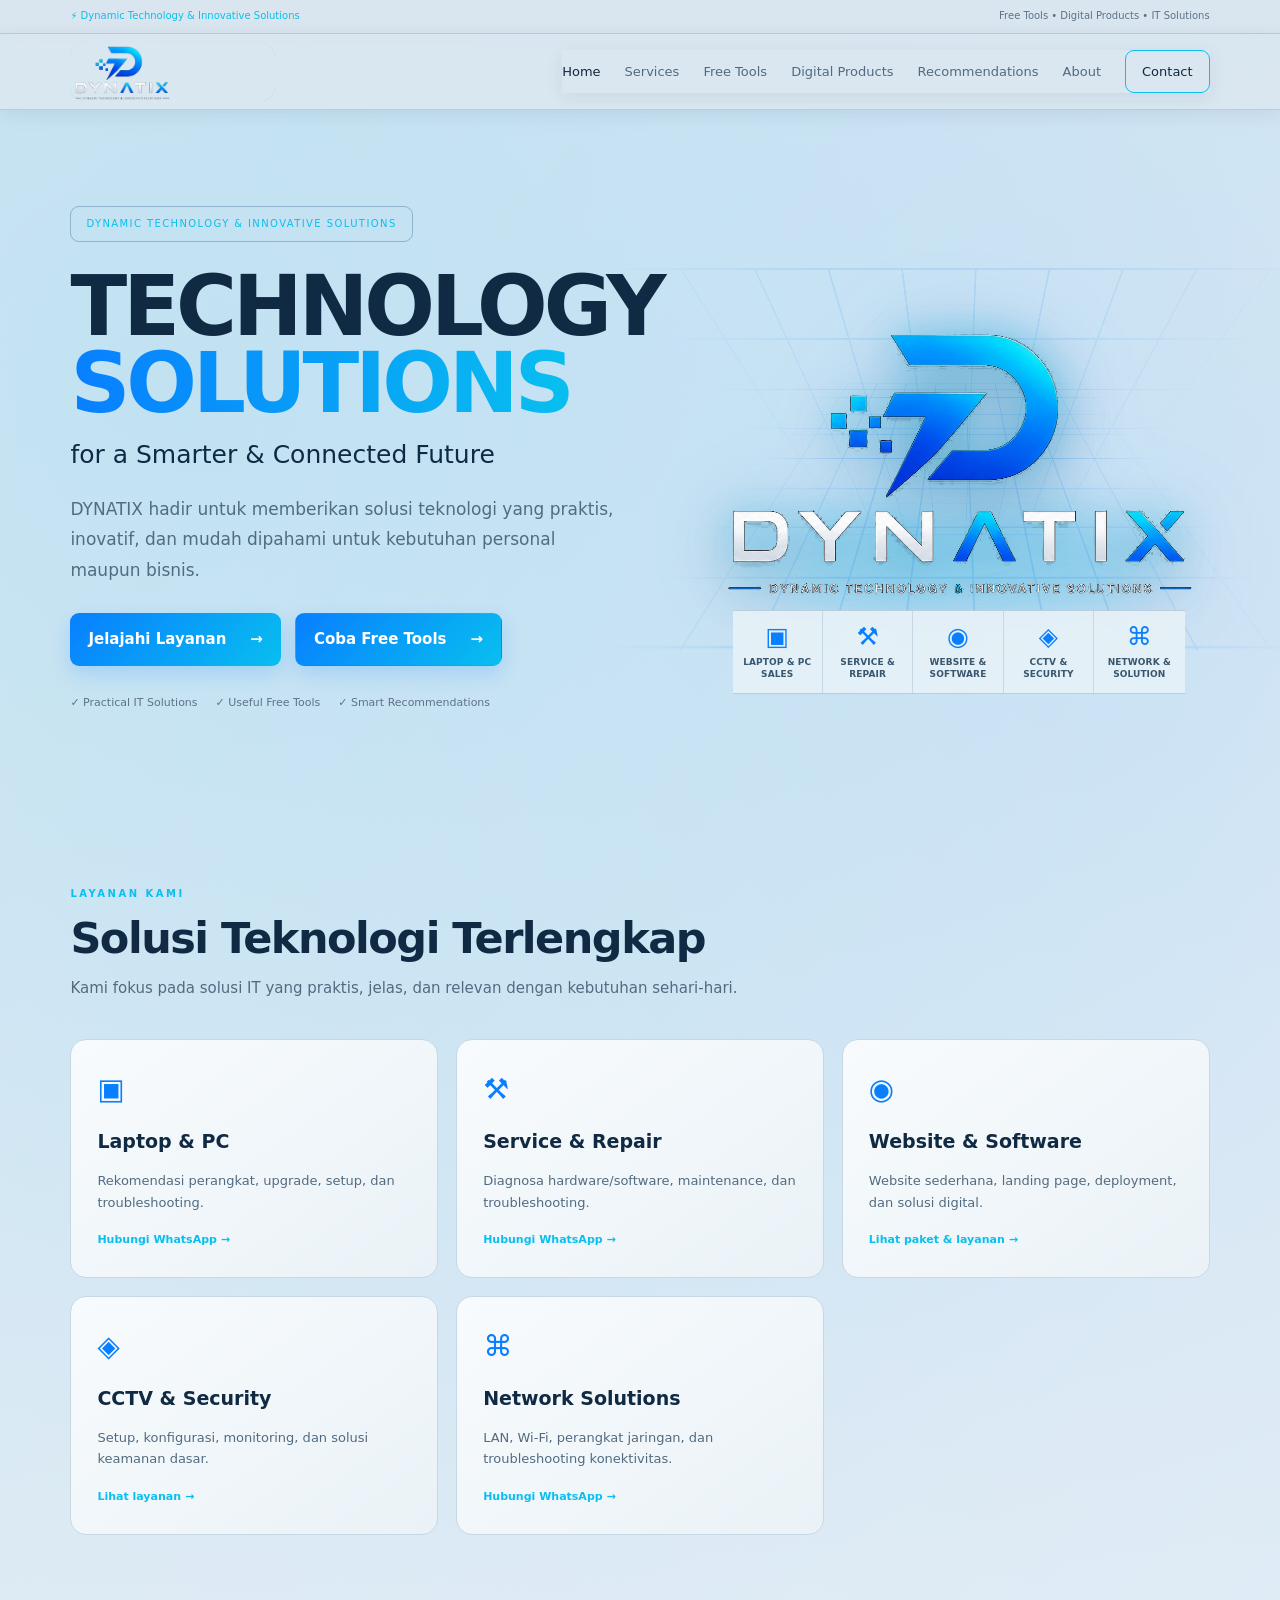
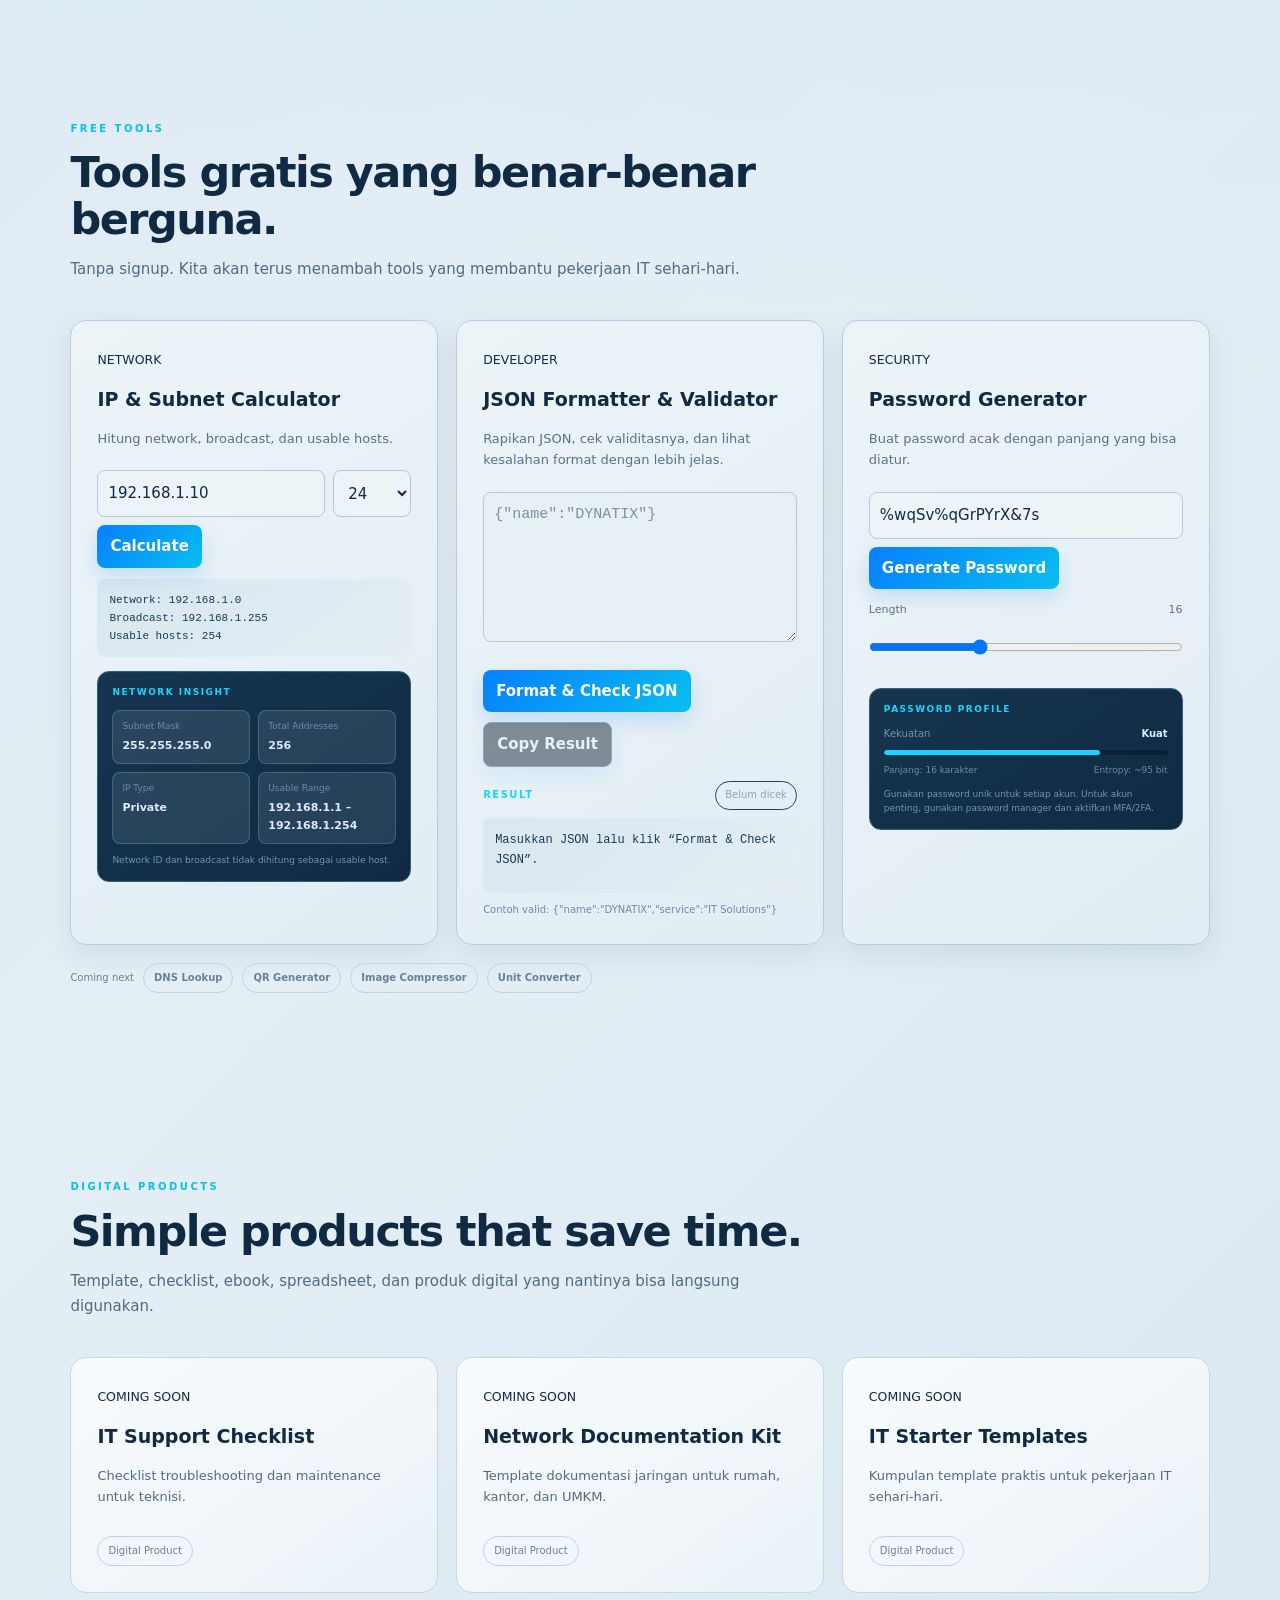
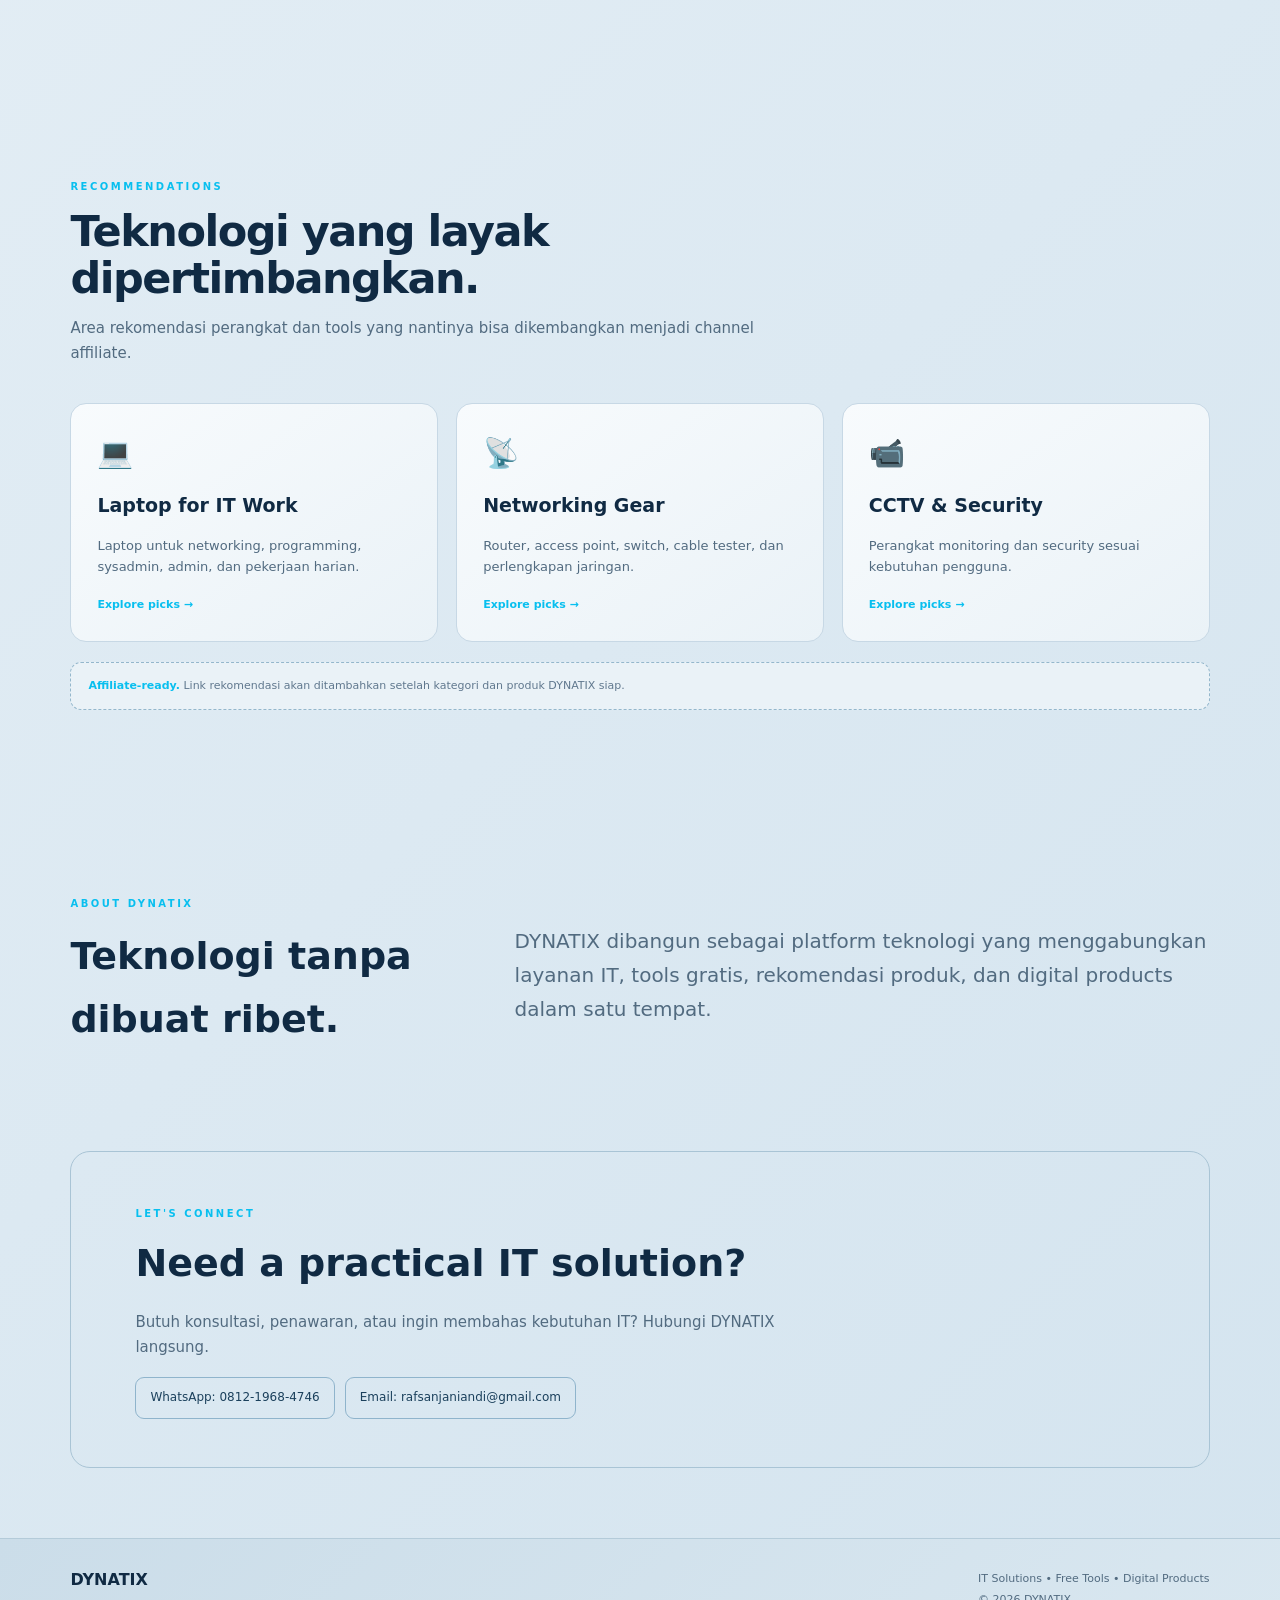
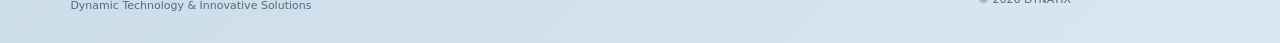
==== commit 1c57d9d2: "Update index.html" ====
--- a/index.html
+++ b/index.html
@@ -1,4 +1,4 @@
-<!doctype html><html lang="id"><head><meta charset="utf-8"><meta name="viewport" content="width=device-width,initial-scale=1"><meta name="description" content="DYNATIX — Dynamic Technology & Innovative Solutions. Practical IT services, free tools, digital products and technology recommendations."><meta name="robots" content="index,follow"><meta property="og:title" content="DYNATIX — Dynamic Technology & Innovative Solutions"><meta property="og:description" content="Solusi IT praktis, free tools, digital products, dan rekomendasi teknologi."><meta property="og:type" content="website"><title>DYNATIX — Dynamic Technology & Innovative Solutions</title><link rel="icon" href="assets/dynatix-logo.jpg"><link rel="stylesheet" href="style.css?v=20260814-2">
+<!doctype html><html lang="id"><head><meta charset="utf-8"><meta name="viewport" content="width=device-width,initial-scale=1"><meta name="description" content="DYNATIX — Dynamic Technology & Innovative Solutions. Practical IT services, free tools, digital products and technology recommendations."><meta name="robots" content="index,follow"><meta property="og:title" content="DYNATIX — Dynamic Technology & Innovative Solutions"><meta property="og:description" content="Solusi IT praktis, free tools, digital products, dan rekomendasi teknologi."><meta property="og:type" content="website"><title>DYNATIX — Dynamic Technology & Innovative Solutions</title><link rel="icon" href="assets/dynatix-logo-transparent.png"><link rel="stylesheet" href="style.css?v=20260814-2">
 <style id="dynatix-json-tool-style">
 .json-tool textarea{min-height:150px;resize:vertical;font-family:ui-monospace,SFMono-Regular,Consolas,"Liberation Mono",monospace;line-height:1.55}
 .json-actions{display:flex;gap:10px;flex-wrap:wrap;margin-top:12px}
@@ -44,7 +44,7 @@
 <div class="topbar"><span>⚡ Dynamic Technology & Innovative Solutions</span><span>Free Tools • Digital Products • IT Solutions</span></div>
 <header><a class="brand" href="#home"><img src="assets/dynatix-logo-transparent.png" alt="DYNATIX"></a><button id="menu" aria-label="Buka menu">☰</button><nav><a class="active" href="#home">Home</a><a href="#services">Services</a><a href="#tools">Free Tools</a><a href="#products">Digital Products</a><a href="#recommendations">Recommendations</a><a href="#about">About</a><a class="nav-contact" href="#contact">Contact</a></nav></header>
 <main>
-<section id="home" class="hero"><div class="hero-copy"><small>DYNAMIC TECHNOLOGY & INNOVATIVE SOLUTIONS</small><h1>Technology<br><span>Solutions</span></h1><h2>for a Smarter & Connected Future</h2><p>DYNATIX hadir untuk memberikan solusi teknologi yang praktis, inovatif, dan mudah dipahami untuk kebutuhan personal maupun bisnis.</p><div class="actions"><a class="btn primary" href="#services">Jelajahi Layanan <b>→</b></a><a class="btn secondary" href="#tools">Coba Free Tools <b>→</b></a></div><div class="trust-row"><span>✓ Practical IT Solutions</span><span>✓ Useful Free Tools</span><span>✓ Smart Recommendations</span></div></div><div class="hero-visual"><div class="circuit circuit-a"></div><div class="circuit circuit-b"></div><div class="glow"></div><img class="hero-logo" src="assets/dynatix-logo.jpg" alt="DYNATIX — Dynamic Technology & Innovative Solutions"><div class="hero-services">
+<section id="home" class="hero"><div class="hero-copy"><small>DYNAMIC TECHNOLOGY & INNOVATIVE SOLUTIONS</small><h1>Technology<br><span>Solutions</span></h1><h2>for a Smarter & Connected Future</h2><p>DYNATIX hadir untuk memberikan solusi teknologi yang praktis, inovatif, dan mudah dipahami untuk kebutuhan personal maupun bisnis.</p><div class="actions"><a class="btn primary" href="#services">Jelajahi Layanan <b>→</b></a><a class="btn secondary" href="#tools">Coba Free Tools <b>→</b></a></div><div class="trust-row"><span>✓ Practical IT Solutions</span><span>✓ Useful Free Tools</span><span>✓ Smart Recommendations</span></div></div><div class="hero-visual"><div class="circuit circuit-a"></div><div class="circuit circuit-b"></div><div class="glow"></div><img class="hero-logo" src="assets/dynatix-logo-transparent.png" alt="DYNATIX — Dynamic Technology & Innovative Solutions"><div class="hero-services">
 <a class="service-link" href="https://wa.me/6281219684746?text=Halo%20DYNATIX%2C%20saya%20ingin%20konsultasi%20Laptop%20%26%20PC." target="_blank" rel="noopener"><i>▣</i><span>LAPTOP & PC<br>SALES</span></a>
 <a class="service-link" href="https://wa.me/6281219684746?text=Halo%20DYNATIX%2C%20saya%20ingin%20konsultasi%20Service%20%26%20Repair." target="_blank" rel="noopener"><i>⚒</i><span>SERVICE &<br>REPAIR</span></a>
 <a class="service-link" href="service-web.html"><i>◉</i><span>WEBSITE &<br>SOFTWARE</span></a>
